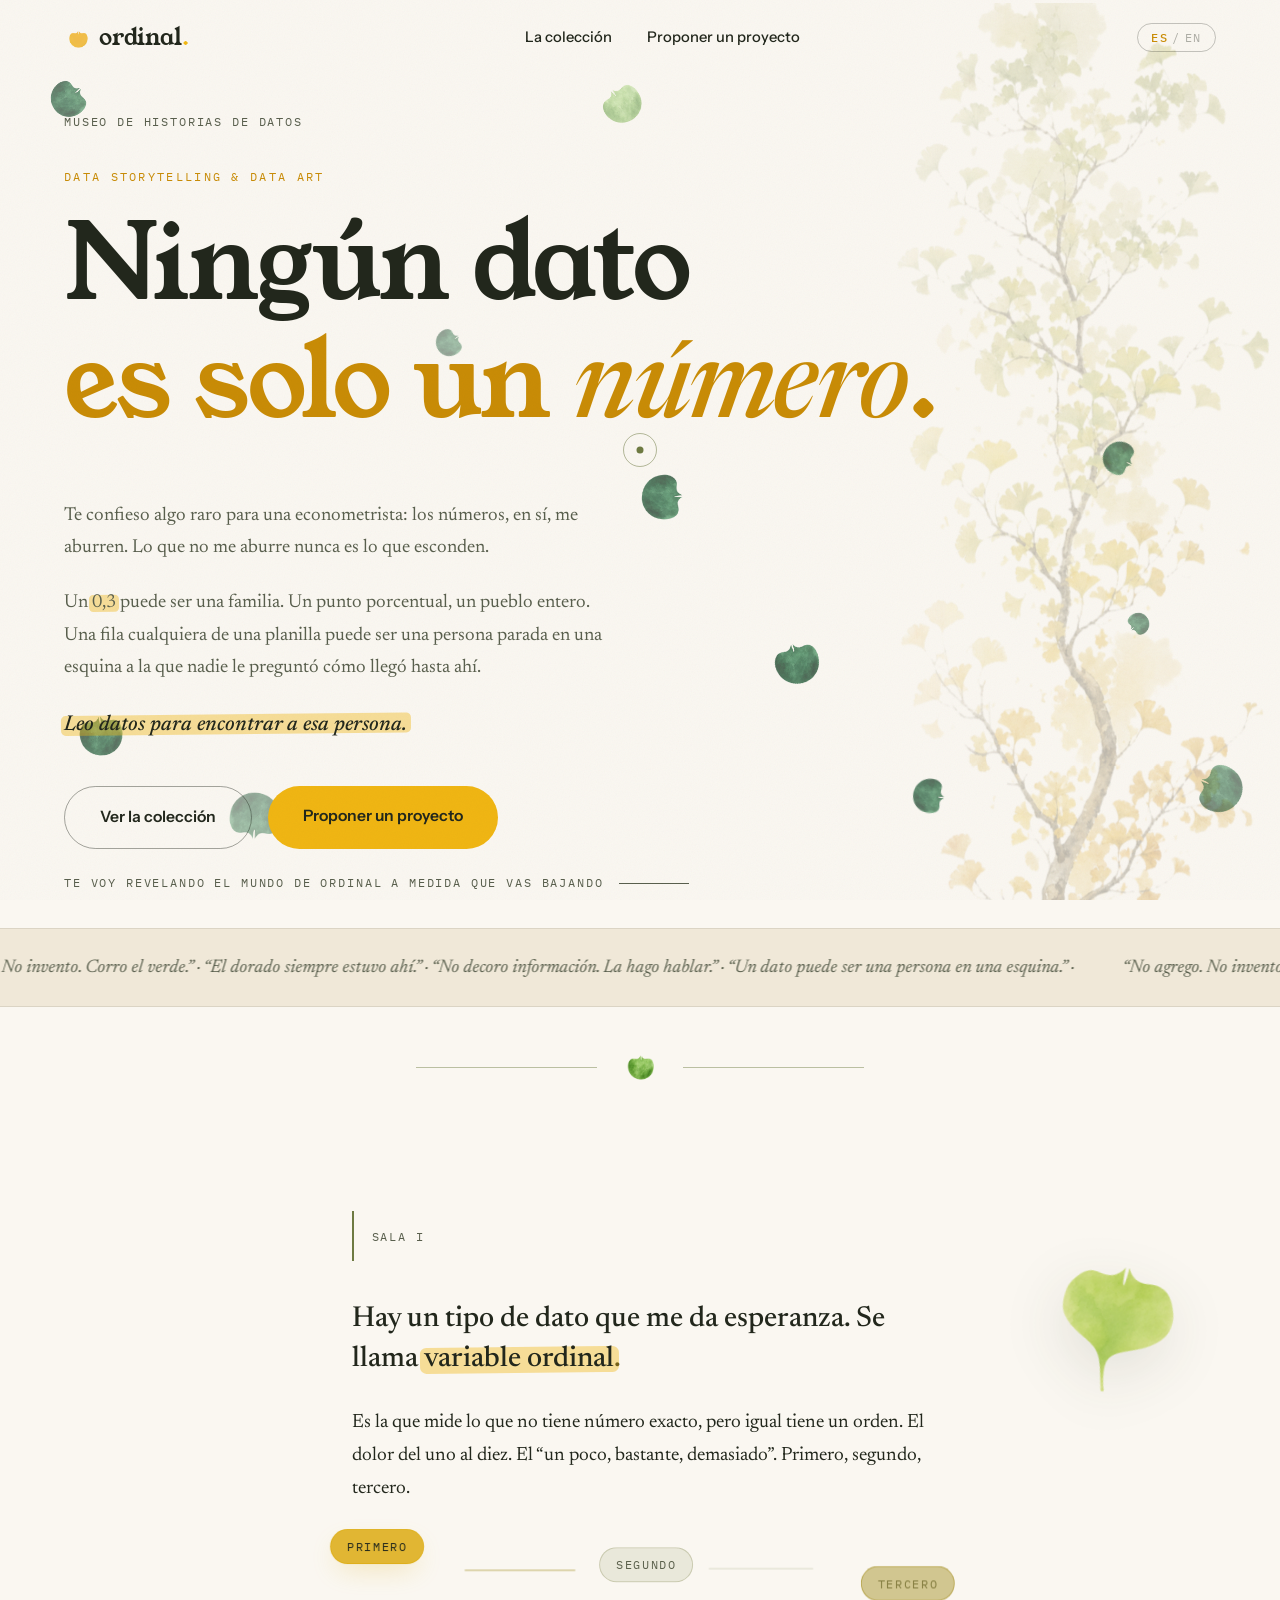
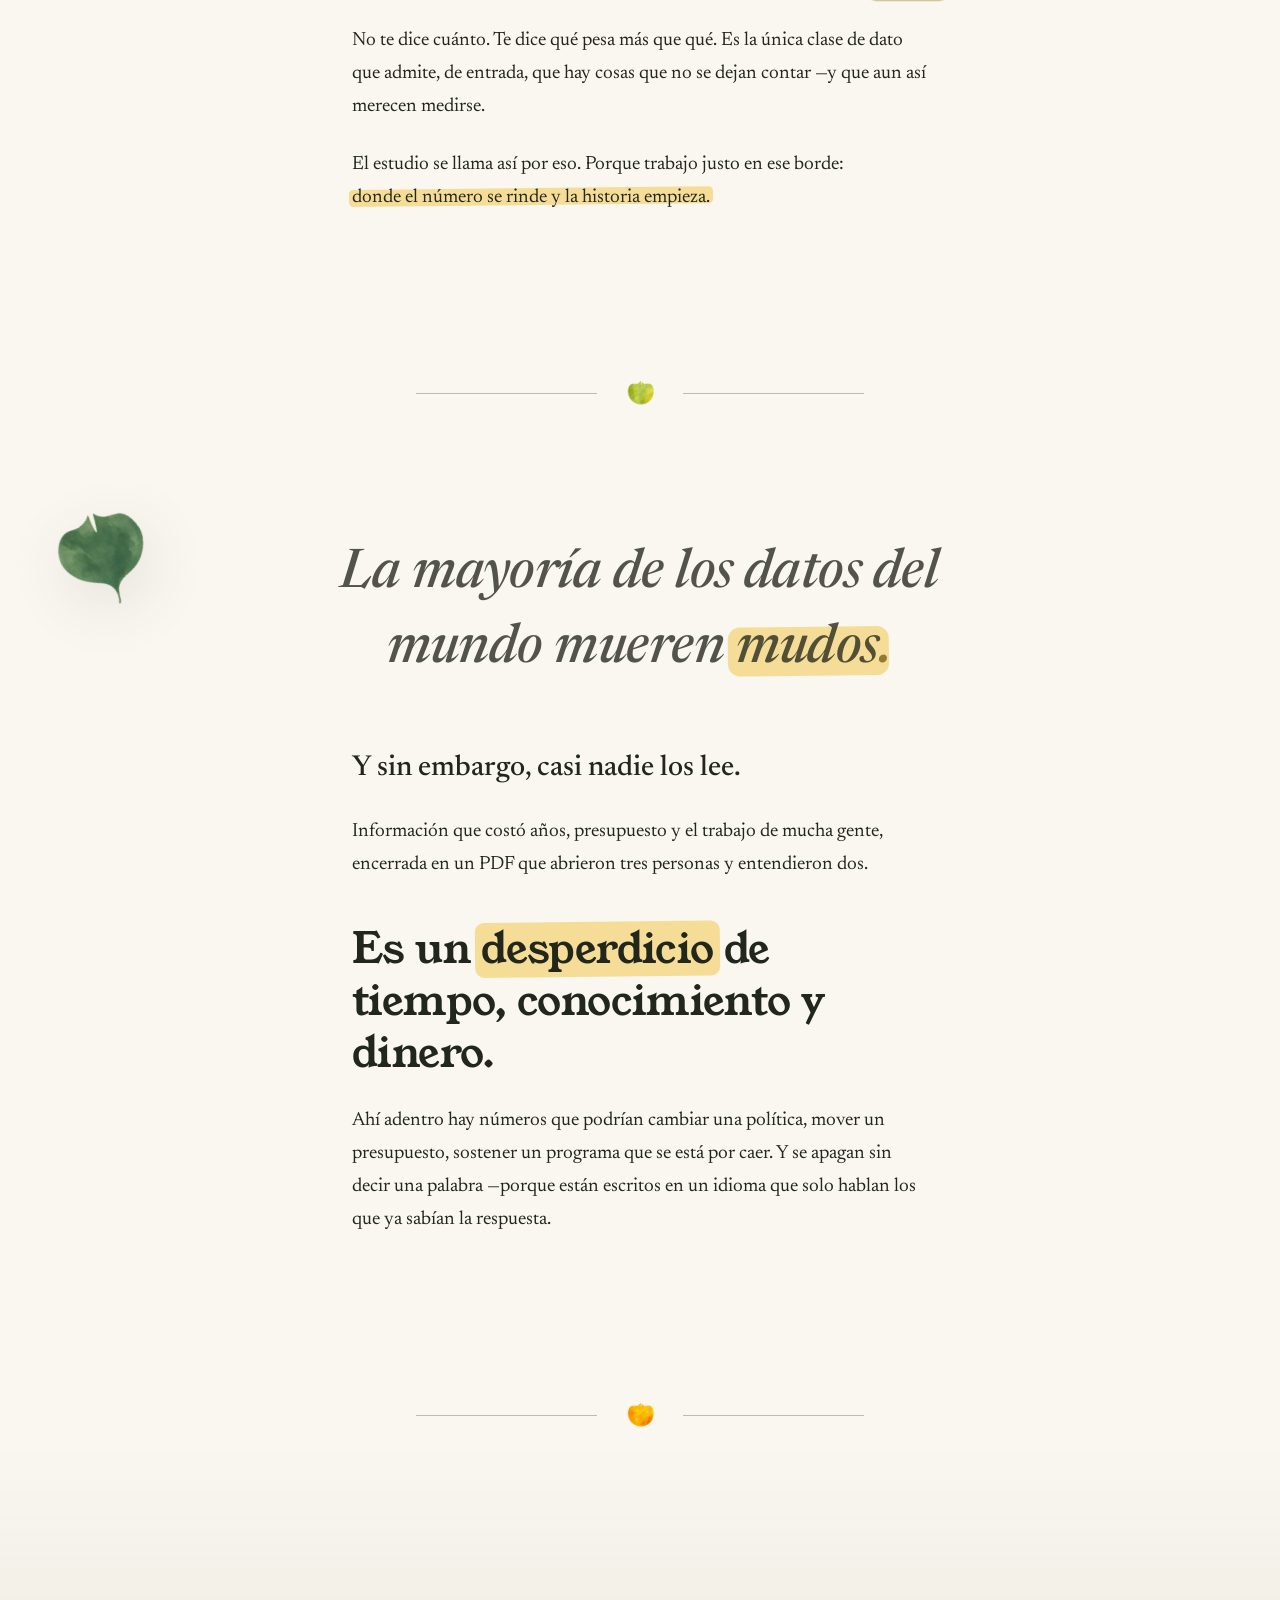
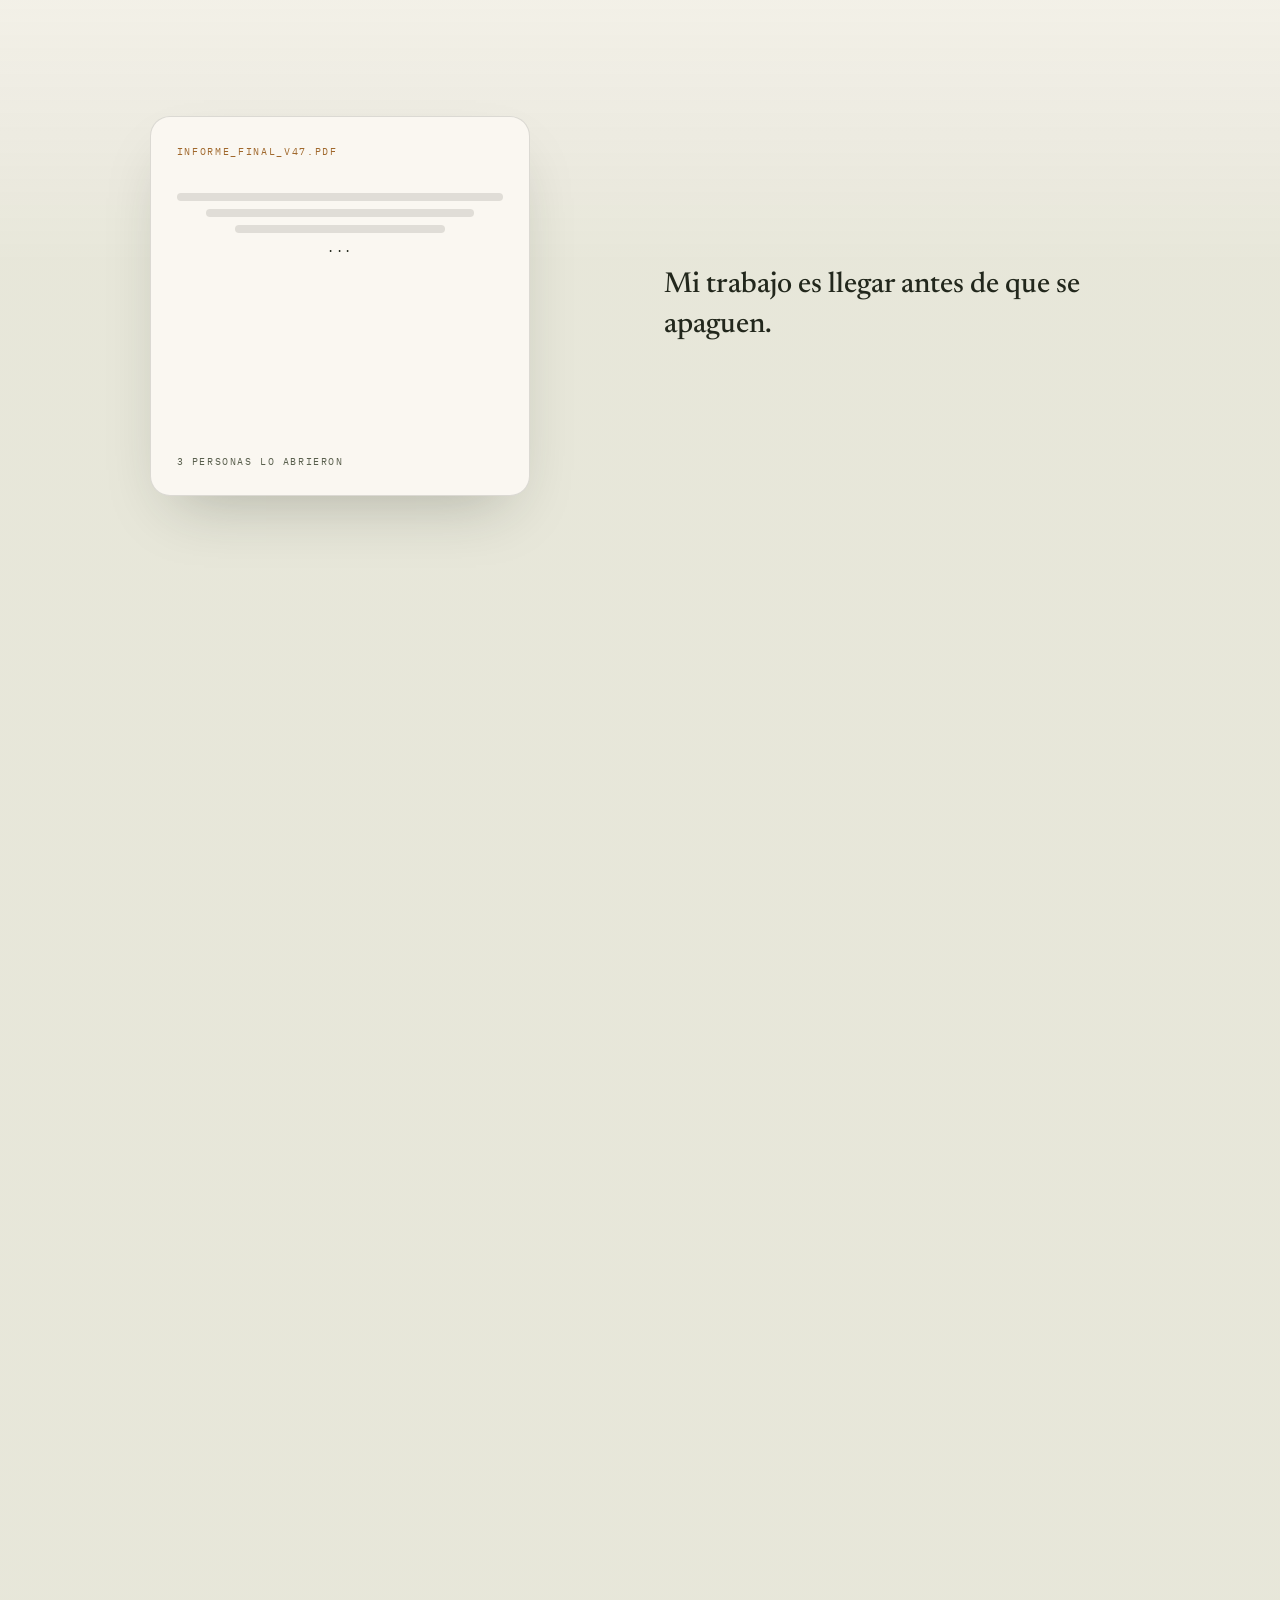
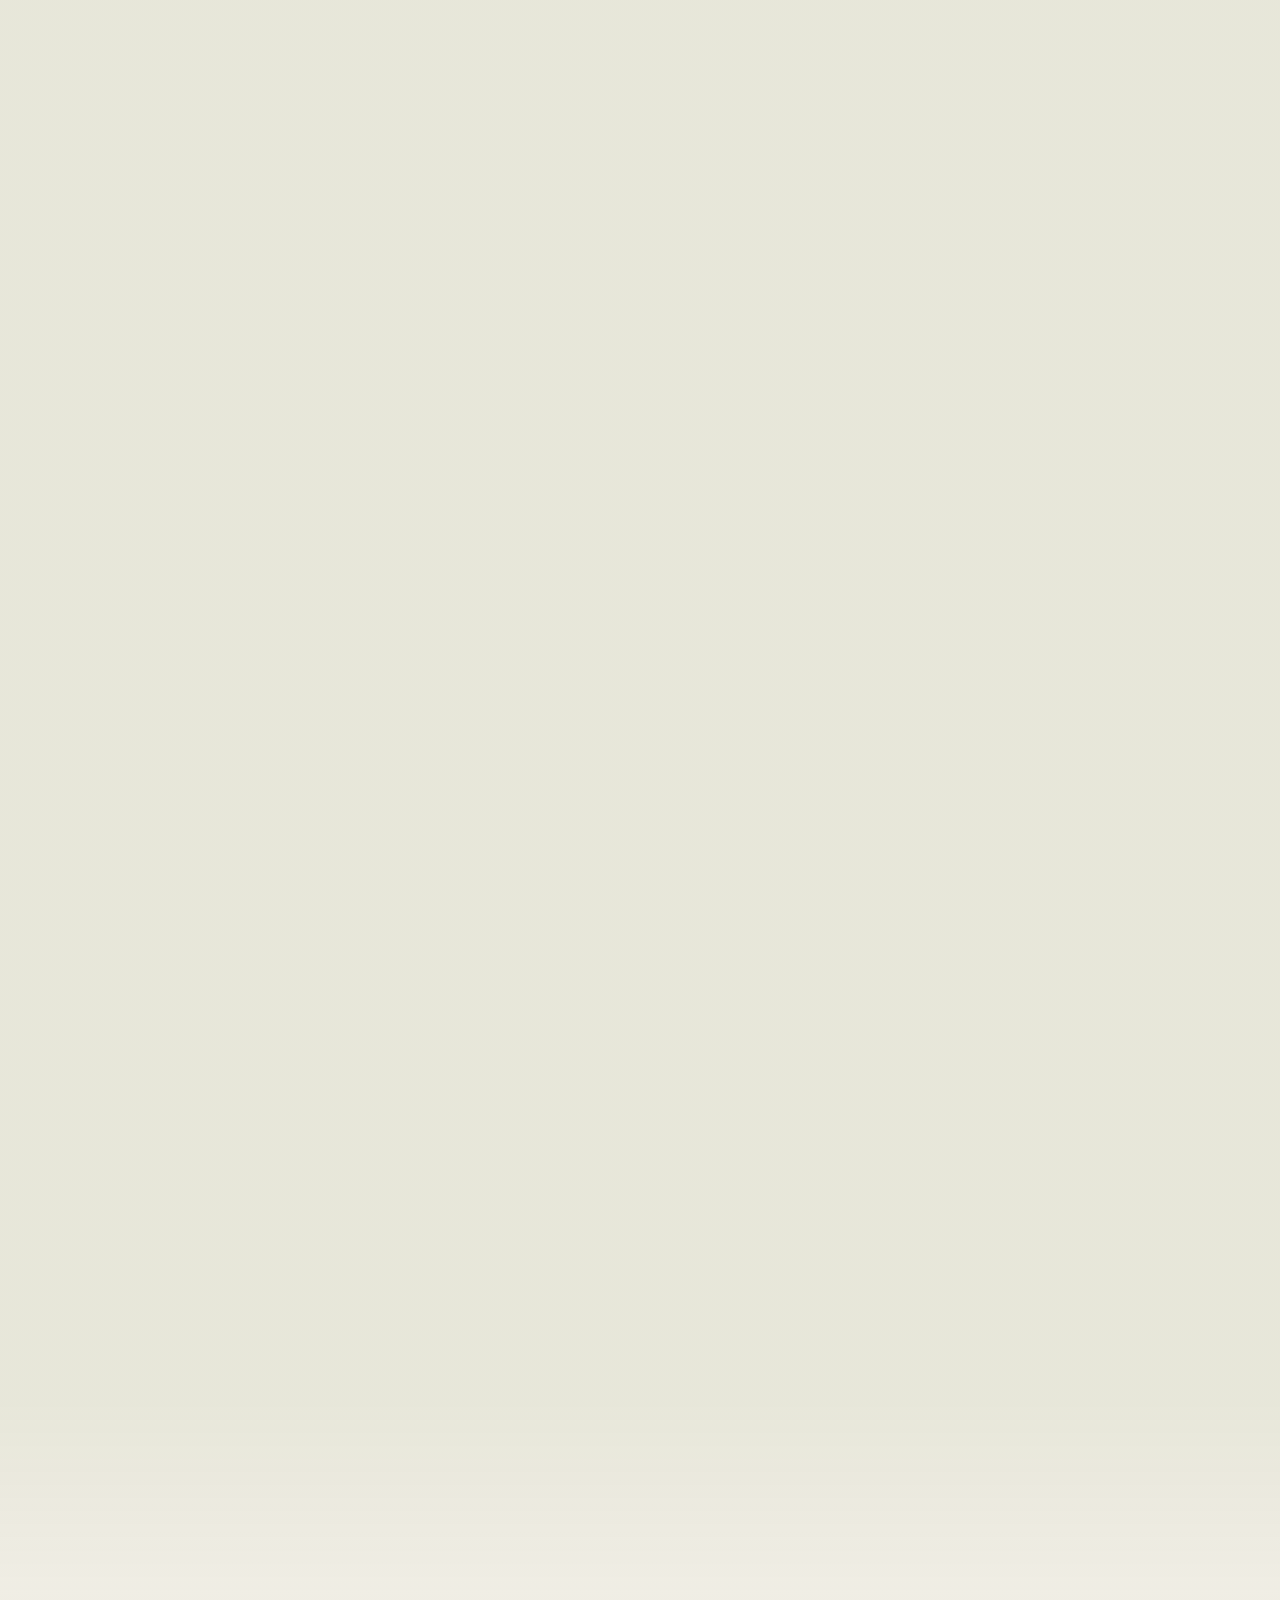
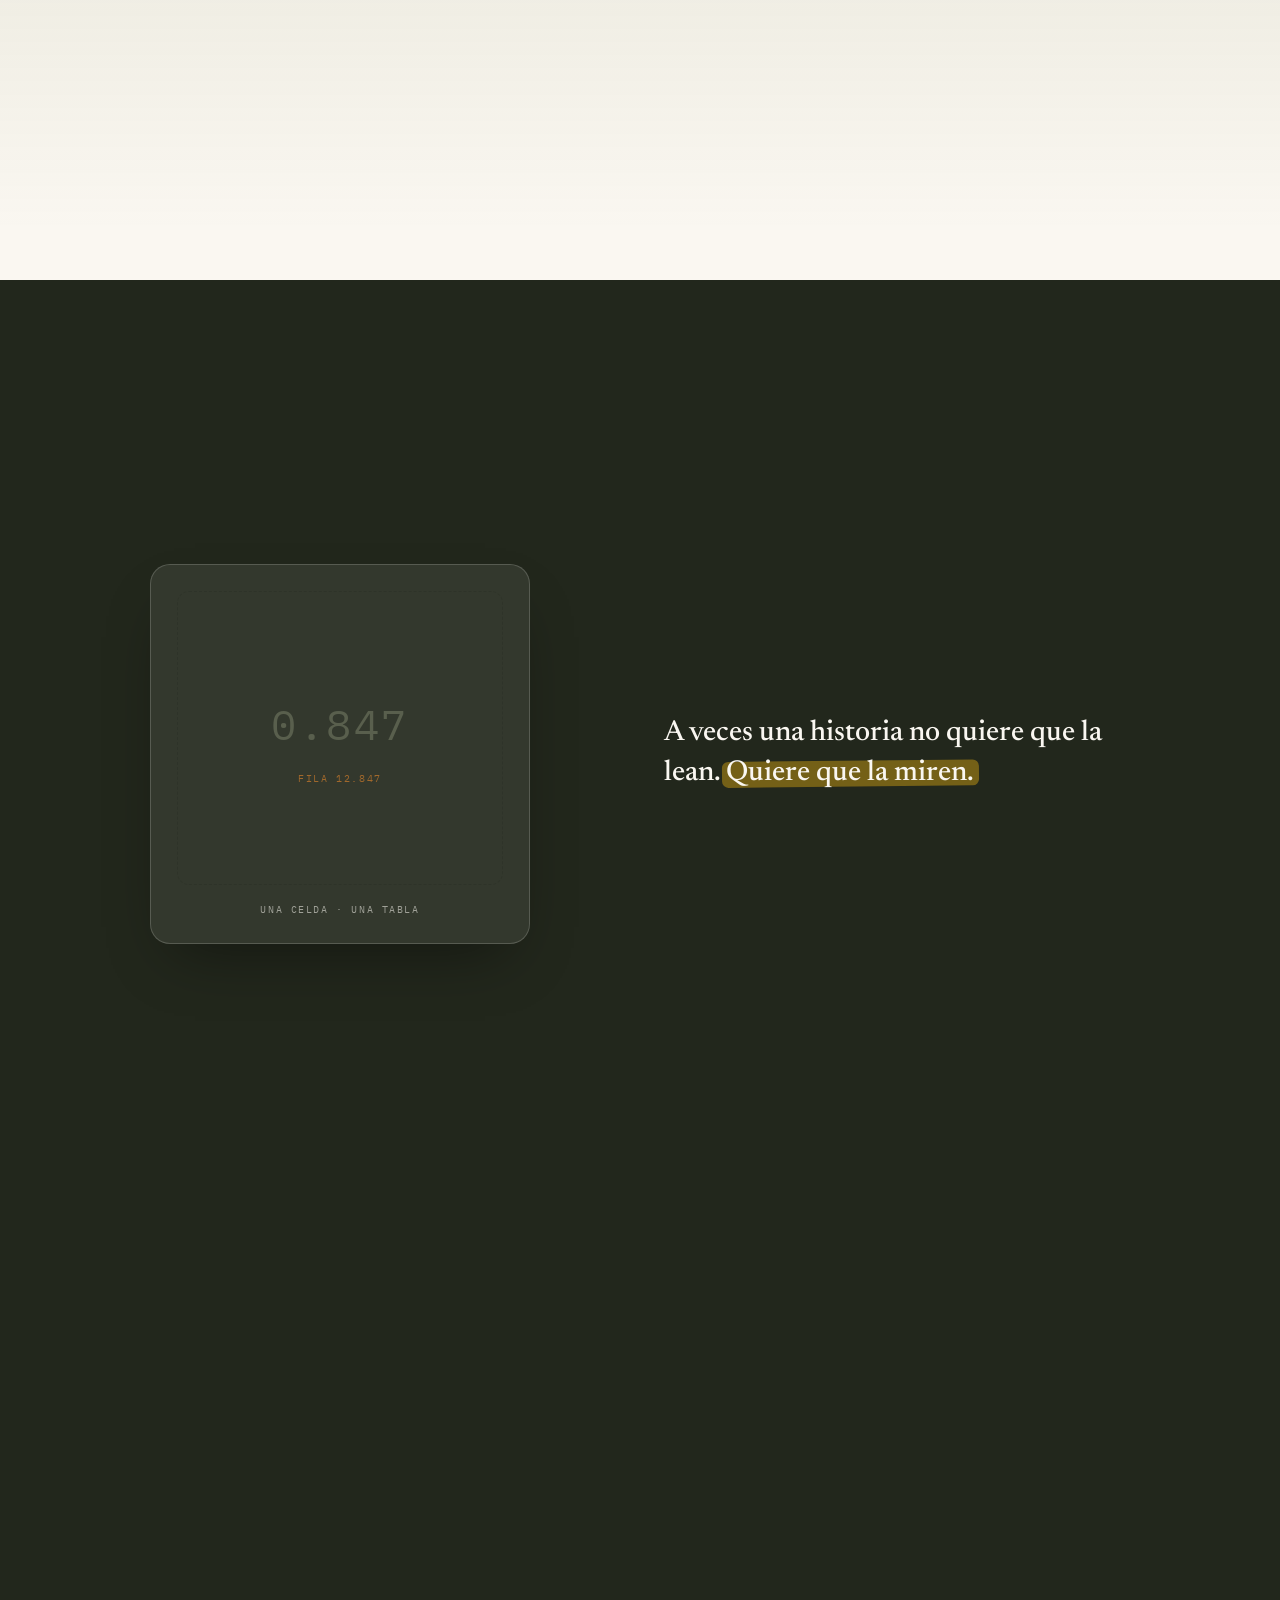
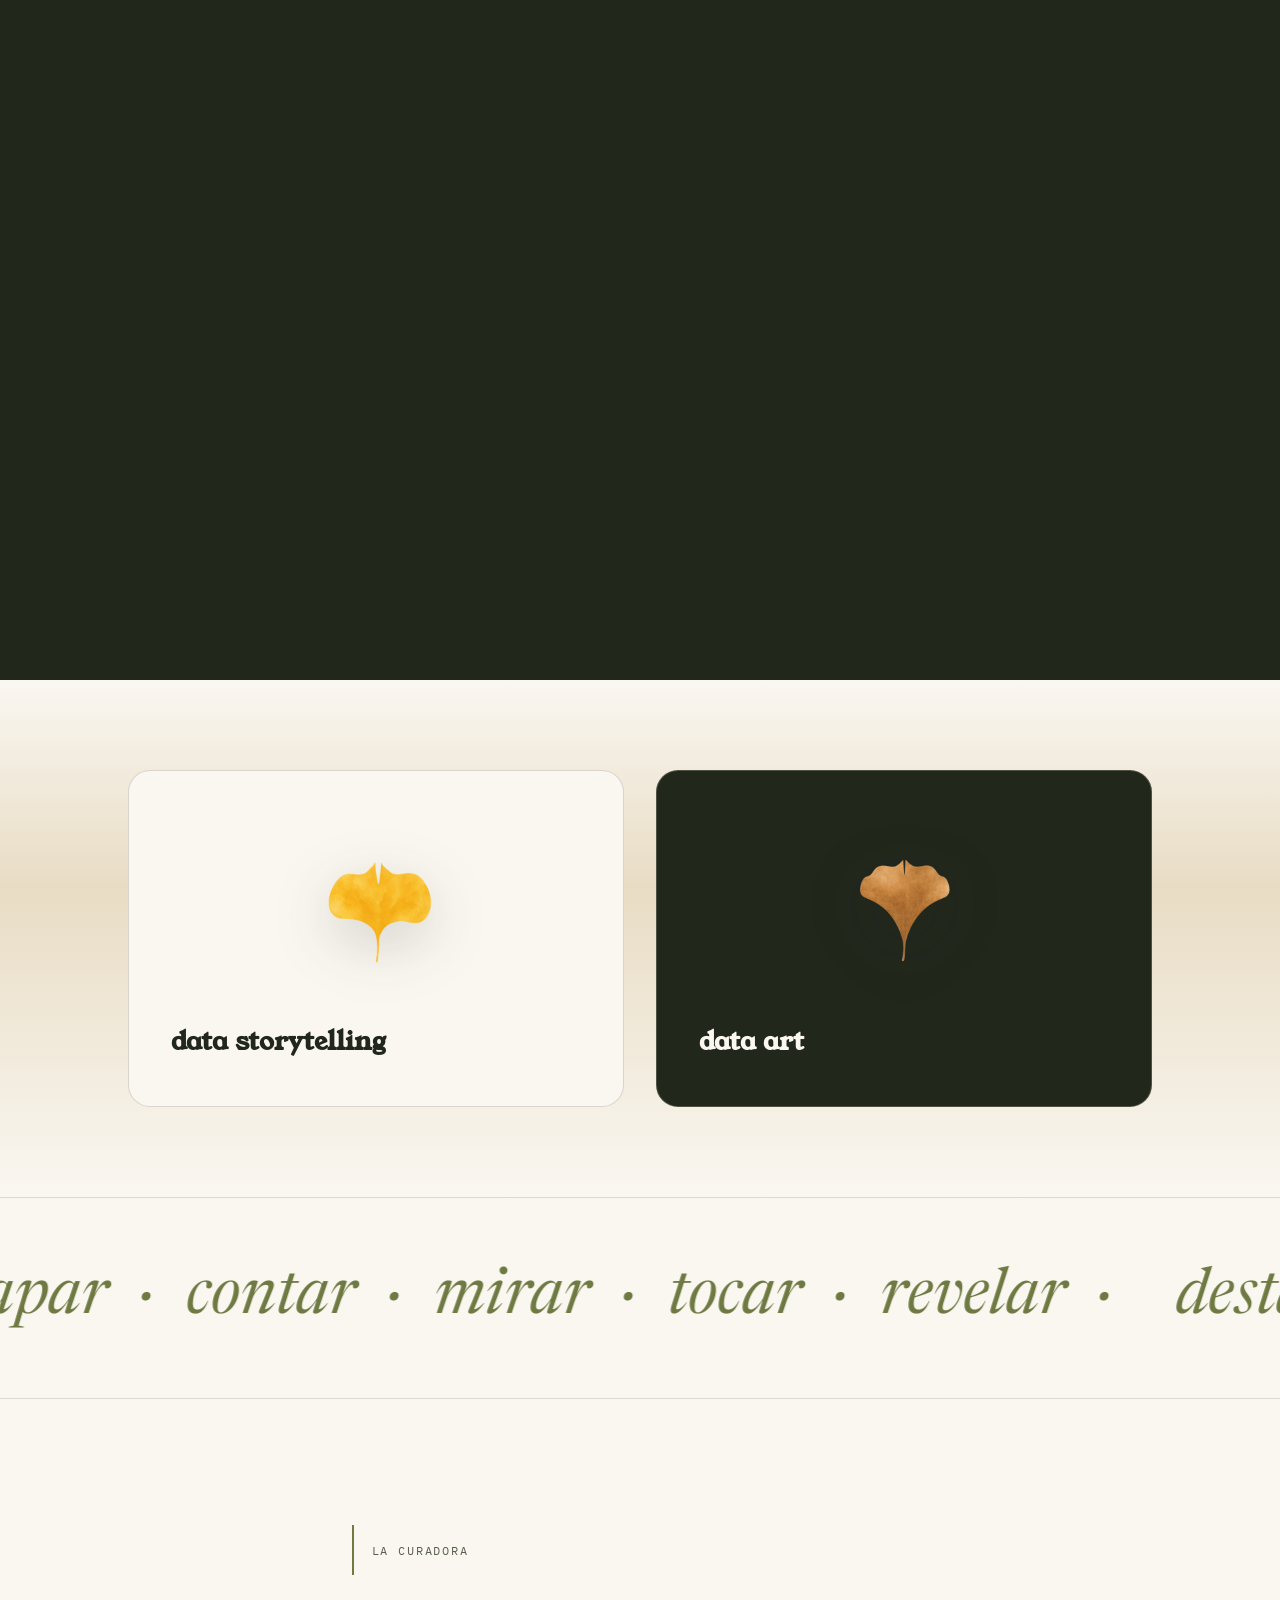
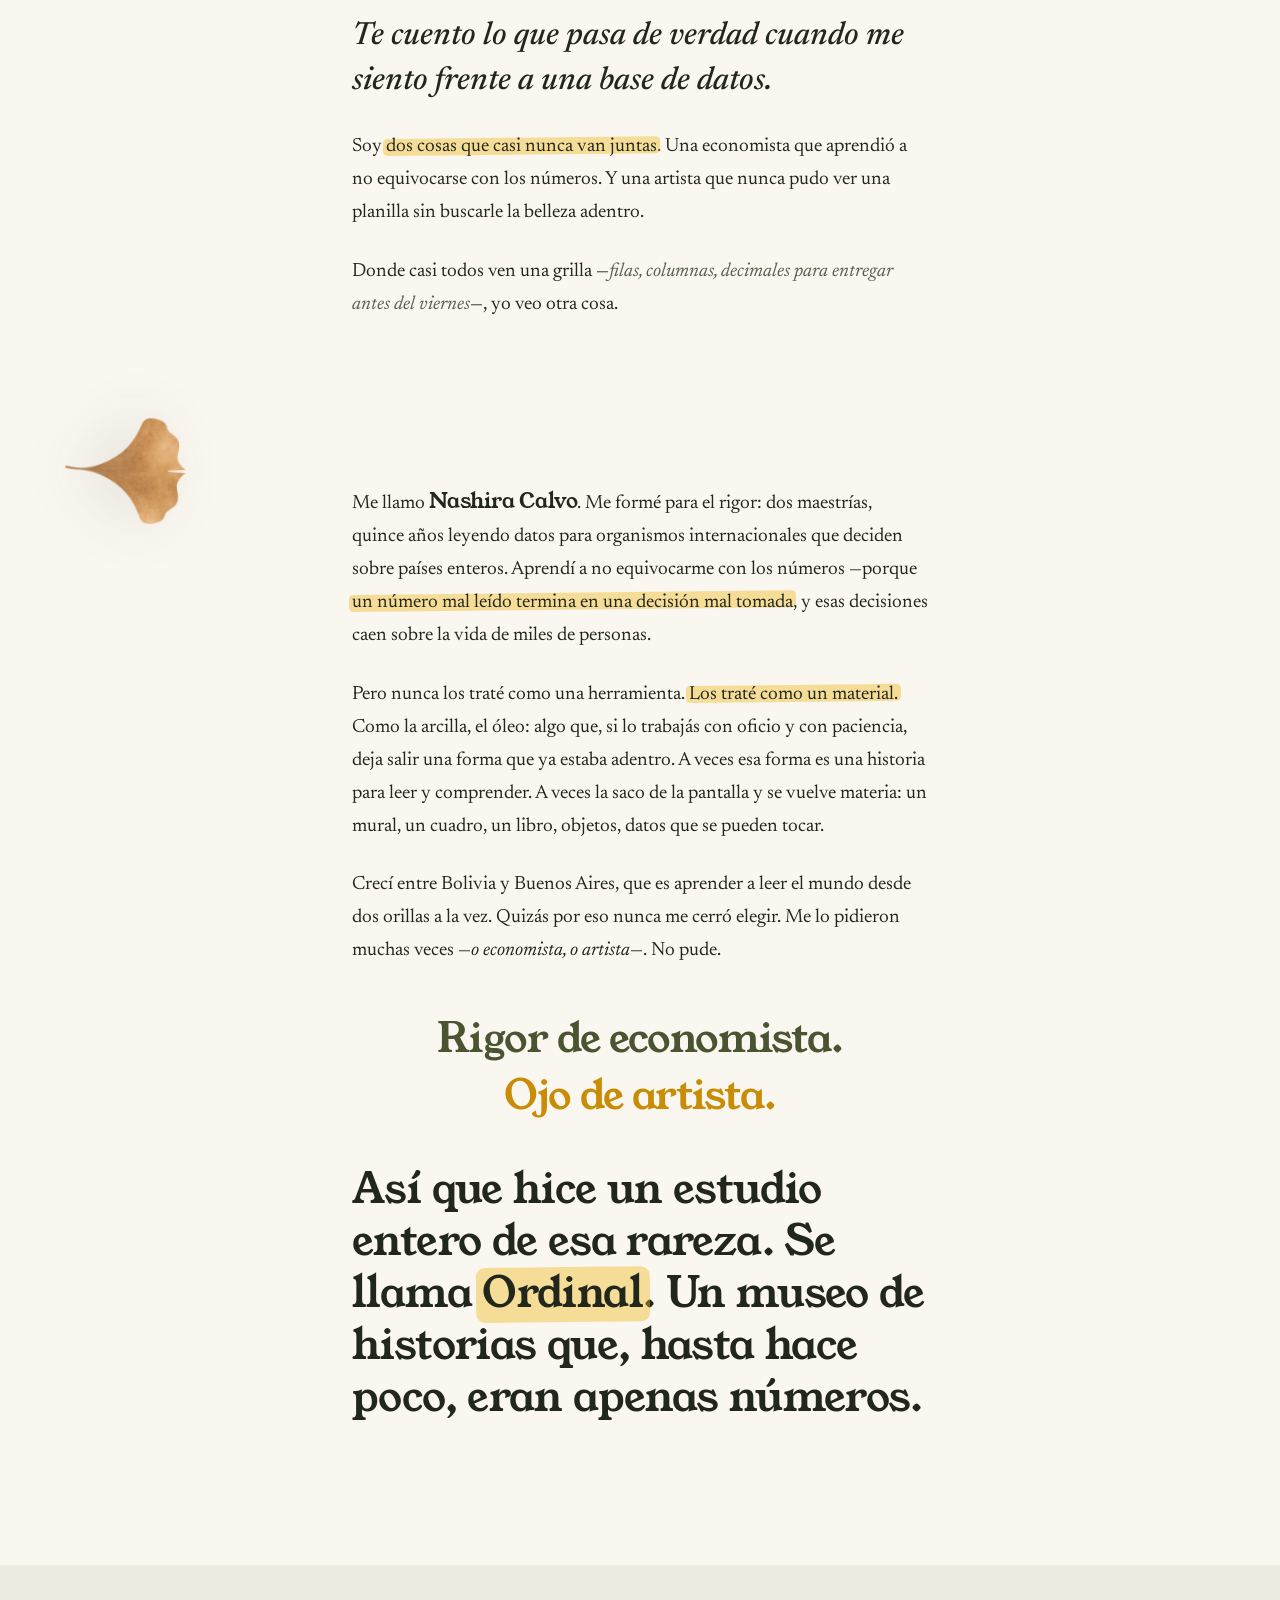
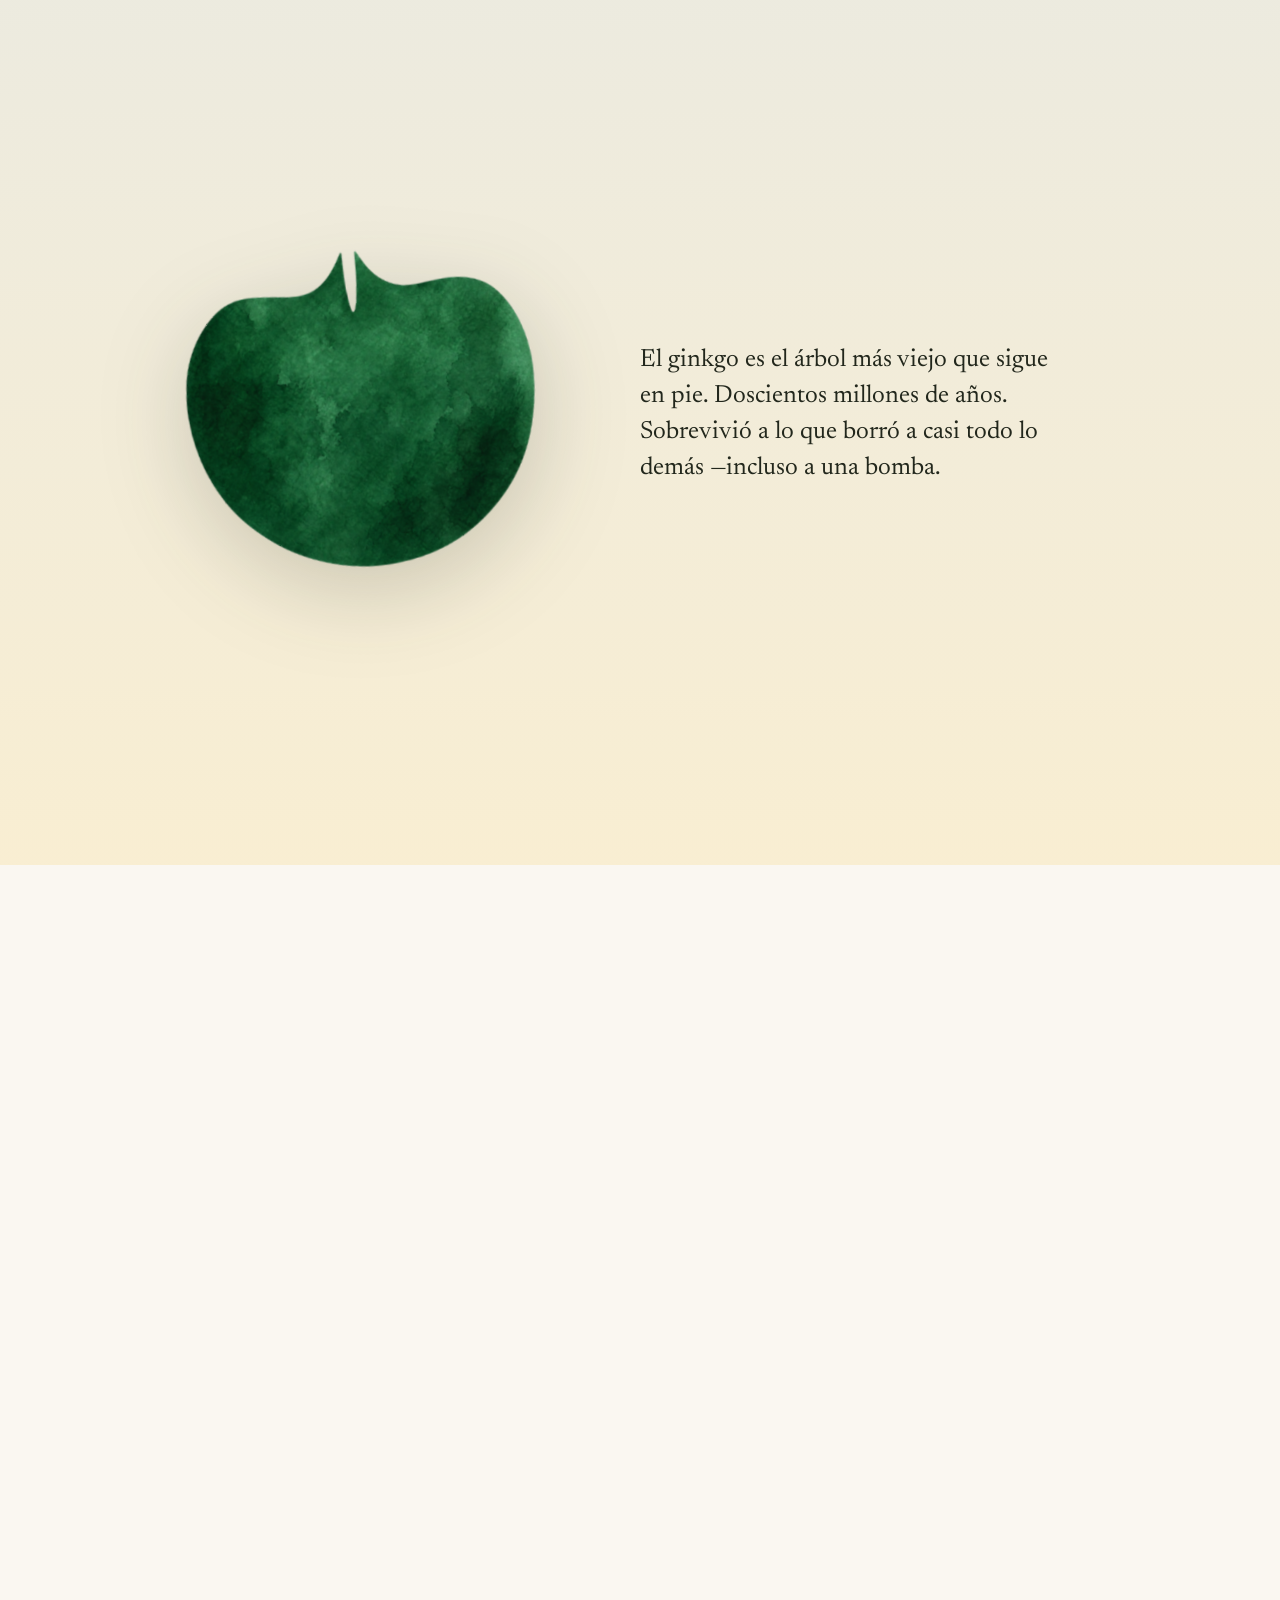
==== index.html @ ff8b252d "Initial commit: sitio Ordinal Studio (museo de historias de datos) Catálogo de colección con tres sa" ====
<!DOCTYPE html>
<html lang="es">
<head>
  <meta charset="UTF-8">
  <meta name="viewport" content="width=device-width, initial-scale=1.0">
  <title>ordinal — museo de historias de datos</title>
  <meta name="description" content="Ordinal es un museo de historias de datos. Data storytelling y data art: destapo lo que los números esconden y lo hago hablar.">
  <link rel="preconnect" href="https://fonts.googleapis.com">
  <link rel="preconnect" href="https://fonts.gstatic.com" crossorigin>
  <link href="https://fonts.googleapis.com/css2?family=Young+Serif&family=Newsreader:ital,opsz,wght@0,6..72,400..600;1,6..72,400..600&family=Instrument+Sans:wght@400;500;600&family=IBM+Plex+Mono:wght@400;500&display=swap" rel="stylesheet">
  <link rel="stylesheet" href="assets/css/main.css">
  <link rel="icon" type="image/svg+xml" href="assets/img/favicon.svg">
</head>
<body data-page="home">

  <div class="noise" aria-hidden="true"></div>
  <div class="tree-backdrop" aria-hidden="true">
    <img id="treeBackdropImg" src="assets/img/tree-transition.png" alt="">
  </div>
  <canvas id="leavesCanvas" aria-hidden="true"></canvas>
  <div class="progress" aria-hidden="true"><div class="progress__bar" id="progressBar"></div></div>
  <div class="cursor" aria-hidden="true"><div class="cursor__dot"></div><div class="cursor__ring"></div></div>

  <header class="nav" id="nav">
    <a class="nav__logo" href="index.html" aria-label="ordinal — inicio">
      <img class="nav__leaf" src="assets/img/logomark.png" alt="" aria-hidden="true">
      <span>ordinal<i>.</i></span>
    </a>
    <nav class="nav__links" id="navLinks">
      <a href="coleccion.html" data-i18n="nav.collection">La colección</a>
      <a href="proponer.html" data-i18n="nav.propose">Proponer un proyecto</a>
    </nav>
    <div class="nav__right">
      <button class="lang" id="langToggle" aria-label="Cambiar idioma / Switch language">
        <span data-lang-opt="es">ES</span><i>/</i><span data-lang-opt="en">EN</span>
      </button>
      <button class="burger" id="burger" aria-label="Menú"><span></span><span></span></button>
    </div>
  </header>

  <main id="main">

    <!-- ═══════════ ENTRADA AL MUSEO ═══════════ -->
    <section class="hero hero--museum" id="hero">
      <div class="hero__inner">
        <p class="hero__eyebrow mono reveal" data-i18n="hero.eyebrow">museo de historias de datos</p>
        <p class="hero__tag mono reveal" data-i18n="hero.tag">Data storytelling &amp; data art</p>
        <h1 class="hero__title">
          <span class="hline"><span class="hline__in" data-i18n="hero.l1">Ningún dato</span></span>
          <span class="hline hline--gold"><span class="hline__in" data-i18n-html="hero.l2">es solo un <em>número</em>.</span></span>
        </h1>
        <div class="hero__prologue reveal">
          <p data-i18n="hero.p1">Te confieso algo raro para una econometrista: los números, en sí, me aburren. Lo que no me aburre nunca es lo que esconden.</p>
          <p data-i18n-html="hero.p2">Un <span class="highlight">0,3</span> puede ser una familia. Un punto porcentual, un pueblo entero. Una fila cualquiera de una planilla puede ser una persona parada en una esquina a la que nadie le preguntó cómo llegó hasta ahí.</p>
          <p class="hero__prologue-end" data-i18n-html="hero.p3"><span class="highlight">Leo datos para encontrar a esa persona.</span></p>
        </div>
        <div class="hero__actions reveal">
          <a class="btn btn--outline-ink" href="coleccion.html" data-magnetic data-i18n="cta.b1">Ver la colección</a>
          <a class="btn btn--gold" href="proponer.html" data-magnetic data-i18n="cta.b2">Proponer un proyecto</a>
        </div>
      </div>
      <div class="hero__scroll mono" aria-hidden="true">
        <span data-i18n="hero.scroll">Te voy revelando el mundo de ordinal a medida que vas bajando</span>
        <span class="hero__scroll-line"></span>
      </div>
    </section>

    <div class="quotes" aria-hidden="true">
      <div class="quotes__track" id="quotesTrack">
        <span data-i18n="quotes">“No agrego. No invento. Corro el verde.” · “El dorado siempre estuvo ahí.” · “No decoro información. La hago hablar.” · “Un dato puede ser una persona en una esquina.” · </span>
      </div>
    </div>

    <!-- ═══════════ variable ordinal ═══════════ -->
    <div class="divider" aria-hidden="true"><span></span><img src="assets/img/leaf-s2.png" alt=""><span></span></div>
    <section class="chapter chapter--museum" id="el-nombre">
      <div class="museum-plaque reveal" aria-hidden="true">
        <span class="mono" data-i18n="plaque.ordinal">Sala I</span>
      </div>
      <div class="fleaf fleaf--lg" data-drift="0.08" data-rot="0.6" style="right: 6vw; top: 4rem; width: clamp(120px, 14vw, 220px); --r0: 10deg; --r1: 22deg; --sway: 10s" aria-hidden="true">
        <img src="assets/img/leaf-green.png" alt="">
      </div>
      <div class="chapter__body">
        <p class="lead reveal" data-i18n-html="c1.p1">Hay un tipo de dato que me da esperanza. Se llama <span class="highlight">variable ordinal</span>.</p>
        <p class="reveal" data-i18n="c1.p2">Es la que mide lo que no tiene número exacto, pero igual tiene un orden. El dolor del uno al diez. El “un poco, bastante, demasiado”. Primero, segundo, tercero.</p>
        <div class="ordinal-scale reveal">
          <span class="ordinal-scale__tick" data-i18n="c1.s1" data-ordinal="0">primero</span>
          <span class="ordinal-scale__line" data-ordinal-line="0"></span>
          <span class="ordinal-scale__tick" data-i18n="c1.s2" data-ordinal="1">segundo</span>
          <span class="ordinal-scale__line" data-ordinal-line="1"></span>
          <span class="ordinal-scale__tick" data-i18n="c1.s3" data-ordinal="2">tercero</span>
        </div>
        <p class="reveal" data-i18n="c1.p3">No te dice cuánto. Te dice qué pesa más que qué. Es la única clase de dato que admite, de entrada, que hay cosas que no se dejan contar —y que aun así merecen medirse.</p>
        <p class="reveal" data-i18n-html="c1.p4">El estudio se llama así por eso. Porque trabajo justo en ese borde: <span class="highlight">donde el número se rinde y la historia empieza.</span></p>
      </div>
    </section>

    <!-- ═══════════ datos mudos ═══════════ -->
    <div class="divider" aria-hidden="true"><span></span><img src="assets/img/leaf-s4.png" alt=""><span></span></div>
    <section class="chapter chapter--tomb" id="el-problema">
      <div class="tomb">
        <p class="tomb__phrase reveal" data-i18n-html="c2.phrase">La mayoría de los datos del mundo mueren <span class="highlight">mudos</span>.</p>
      </div>
      <div class="fleaf" data-drift="-0.1" data-rot="-0.5" style="left: 3vw; top: 30%; width: clamp(90px, 10vw, 170px); --r0: -14deg; --r1: -2deg" aria-hidden="true">
        <img src="assets/img/leaf-dark.png" alt="">
      </div>
      <div class="fleaf" data-drift="0.12" data-rot="0.7" style="right: 4vw; bottom: 8%; width: clamp(100px, 12vw, 190px); --r0: 24deg; --r1: 38deg; --sway: 12s" aria-hidden="true">
        <img src="assets/img/leaf-brown.png" alt="">
      </div>
      <div class="chapter__body">
        <p class="lead reveal" data-i18n="c2.p1">Y sin embargo, casi nadie los lee.</p>
        <p class="reveal" data-i18n="c2.p2">Información que costó años, presupuesto y el trabajo de mucha gente, encerrada en un PDF que abrieron tres personas y entendieron dos.</p>
        <p class="big-serif reveal" data-i18n-html="c2.p3">Es un <span class="highlight">desperdicio</span> de tiempo, conocimiento y dinero.</p>
        <p class="reveal" data-i18n="c2.p4">Ahí adentro hay números que podrían cambiar una política, mover un presupuesto, sostener un programa que se está por caer. Y se apagan sin decir una palabra —porque están escritos en un idioma que solo hablan los que ya sabían la respuesta.</p>
      </div>
    </section>

    <!-- ═══════════ ala de lectura · data storytelling ═══════════ -->
    <div class="divider" aria-hidden="true"><span></span><img src="assets/img/leaf-s6.png" alt=""><span></span></div>
    <section class="story-pin story-pin--tint story-pin--wing" id="ala-lectura" data-steps="4">
      <div class="story-pin__sticky">
        <div class="story-pin__demo" aria-hidden="true">
          <div class="demo demo--pdf is-on" data-demo="0">
            <span class="demo__tag mono" data-i18n="demo.read.t0">informe_final_v47.pdf</span>
            <div class="demo__pdf">
              <i></i><i></i><i></i>
              <p class="mono">···</p>
            </div>
            <span class="demo__meta mono" data-i18n="demo.read.m0">3 personas lo abrieron</span>
          </div>
          <div class="demo demo--sheet" data-demo="1">
            <div class="demo__grid"></div>
            <span class="demo__meta mono" data-i18n="demo.read.m1">denso · técnico · ilegible</span>
          </div>
          <div class="demo demo--split" data-demo="2">
            <div class="demo__half demo__half--gray"><span class="mono">PDF</span></div>
            <div class="demo__half demo__half--gold"><span class="mono" data-i18n="demo.read.t2">historia</span></div>
          </div>
          <div class="demo demo--story" data-demo="3">
            <img src="assets/img/leaf-s6.png" alt="">
            <p data-i18n="demo.read.t3">El dato aprendió a hablar.</p>
          </div>
        </div>
        <div class="story-pin__rail">
          <article class="sstep is-on" data-step="0">
            <p class="lead" data-i18n="c3.p1">Mi trabajo es llegar antes de que se apaguen.</p>
          </article>
          <article class="sstep" data-step="1">
            <p data-i18n="c3.p2">Tomo ese dato —denso, técnico, ilegible— y le encuentro la historia que ya tenía adentro. No la invento. La destapo. Y la cuento de una forma que no necesita diccionario: que se entiende con el cuerpo, que deja ver el impacto que siempre estuvo en los números y que nadie se había detenido a mirar.</p>
          </article>
          <article class="sstep" data-step="2">
            <p class="big-serif" data-i18n-html="c3.p3">No decoro información. <span class="highlight">Hago que cuente una historia.</span></p>
          </article>
          <article class="sstep" data-step="3">
            <p data-i18n="c3.p4">Para organismos, instituciones y multilaterales que tienen algo enorme para decir, y están cansados de que no se escuche.</p>
            <span class="wing-badge mono reveal" data-i18n="c3.badge">data storytelling</span>
          </article>
        </div>
      </div>
    </section>

    <!-- ═══════════ ala de obra · data art ═══════════ -->
    <section class="story-pin story-pin--dark story-pin--wing" id="ala-obra" data-steps="4">
      <div class="story-pin__sticky">
        <div class="story-pin__demo" aria-hidden="true">
          <div class="demo demo--cell is-on" data-demo="0">
            <div class="demo__cell">
              <span class="demo__cell-val">0.847</span>
              <span class="demo__cell-row mono">fila 12.847</span>
            </div>
            <span class="demo__meta mono" data-i18n="demo.art.m0">una celda · una tabla</span>
          </div>
          <div class="demo demo--weight" data-demo="1">
            <div class="demo__weight">
              <span></span><span></span><span></span>
            </div>
            <span class="demo__meta mono" data-i18n="demo.art.m1">trasciende la pantalla</span>
          </div>
          <div class="demo demo--ceramic" data-demo="2">
            <div class="demo__tiles">
              <i></i><i></i><i></i><i></i><i></i><i></i><i></i><i></i><i></i>
            </div>
            <span class="demo__meta mono" data-i18n="demo.art.m2">contemplar · colgar · tocar</span>
          </div>
          <div class="demo demo--still" data-demo="3">
            <div class="demo__still">
              <img src="assets/img/leaf-s8.png" alt="">
            </div>
            <p class="demo__quote" data-i18n="demo.art.t3">abstracto → forma → sentido</p>
          </div>
        </div>
        <div class="story-pin__rail">
          <article class="sstep is-on" data-step="0">
            <p class="lead" data-i18n-html="c4.p1">A veces una historia no quiere que la lean. <span class="highlight">Quiere que la miren.</span></p>
          </article>
          <article class="sstep" data-step="1">
            <p data-i18n="c4.p2">Cuando la información es tan rica que quiere trascender la pantalla o la interactividad, le doy cuerpo. La vuelvo instalación: a veces algo que se contempla en silencio; otras, algo que podés acercar, colgar o tomar en las manos.</p>
          </article>
          <article class="sstep" data-step="2">
            <p class="big-serif" data-i18n="c4.p3">Ahí la econometría y el arte dejan de ser dos cosas distintas.</p>
          </article>
          <article class="sstep" data-step="3">
            <p data-i18n-html="c4.p4">Un conjunto de números que era una tabla deja de ser abstracto. <span class="highlight">Se convierte en forma, en color, en algo que podés observar y admirar</span> —conectando lo que ves con la información que hay detrás. Eso me parece mágico.</p>
            <span class="wing-badge wing-badge--dark mono" data-i18n="c4.badge">data art</span>
          </article>
        </div>
      </div>
    </section>

    <!-- ═══════════ las dos alas ═══════════ -->
    <section class="wings-preview" id="wings">
      <div class="wings-preview__inner">
        <a class="wing-card wing-card--read reveal" href="#ala-lectura">
          <div class="wing-card__frame">
            <img src="assets/img/leaf-gold.png" alt="" aria-hidden="true">
          </div>
          <div class="wing-card__txt">
            <strong data-i18n="c3.badge">data storytelling</strong>
          </div>
        </a>
        <a class="wing-card wing-card--art reveal" href="#ala-obra">
          <div class="wing-card__frame">
            <img src="assets/img/leaf-brown.png" alt="" aria-hidden="true">
          </div>
          <div class="wing-card__txt">
            <strong data-i18n="c4.badge">data art</strong>
          </div>
        </a>
      </div>
    </section>

    <div class="marquee" aria-hidden="true">
      <div class="marquee__track" id="marqueeTrack">
        <span data-i18n="marquee">destapar&ensp;·&ensp;contar&ensp;·&ensp;mirar&ensp;·&ensp;tocar&ensp;·&ensp;revelar&ensp;·&ensp;</span>
      </div>
    </div>

    <!-- ═══════════ la curadora ═══════════ -->
    <section class="chapter chapter--curator" id="quien-lee">
      <div class="museum-plaque reveal" aria-hidden="true">
        <span class="mono" data-i18n="plaque.curator">La curadora</span>
      </div>
      <div class="fleaf fleaf--lg" data-drift="-0.07" data-rot="0.4" style="left: 4vw; bottom: 12%; width: clamp(110px, 13vw, 200px); --r0: -20deg; --r1: -8deg; --sway: 13s" aria-hidden="true">
        <img src="assets/img/leaf-brown.png" alt="">
      </div>
      <div class="chapter__body chapter__body--curator">
        <p class="curator__hook reveal" data-i18n="c5.hook">Te cuento lo que pasa de verdad cuando me siento frente a una base de datos.</p>

        <p class="reveal" data-i18n-html="c5.p1">Soy <span class="highlight">dos cosas que casi nunca van juntas</span>. Una economista que aprendió a no equivocarse con los números. Y una artista que nunca pudo ver una planilla sin buscarle la belleza adentro.</p>

        <p class="reveal" data-i18n-html="c5.p2">Donde casi todos ven una grilla —<span class="curator__muted">filas, columnas, decimales para entregar antes del viernes</span>—, yo veo otra cosa.</p>

        <div class="curator__visions reveal">
          <p data-i18n="c5.v1">Veo a la persona que se fue de su pueblo.</p>
          <p data-i18n="c5.v2">La cosecha que no llegó.</p>
          <p data-i18n="c5.v3">La decisión que cambió mil vidas y terminó encogida en una celda gris.</p>
          <p class="curator__visions-end" data-i18n-html="c5.v4">Veo, casi siempre, <span class="highlight">una historia que alguien dejó a medio contar.</span></p>
        </div>

        <p class="reveal" data-i18n-html="c5.p3">Me llamo <strong>Nashira Calvo</strong>. Me formé para el rigor: dos maestrías, quince años leyendo datos para organismos internacionales que deciden sobre países enteros. Aprendí a no equivocarme con los números —porque <span class="highlight">un número mal leído termina en una decisión mal tomada</span>, y esas decisiones caen sobre la vida de miles de personas.</p>

        <p class="reveal" data-i18n-html="c5.p4">Pero nunca los traté como una herramienta. <span class="highlight">Los traté como un material.</span> Como la arcilla, el óleo: algo que, si lo trabajás con oficio y con paciencia, deja salir una forma que ya estaba adentro. A veces esa forma es una historia para leer y comprender. A veces la saco de la pantalla y se vuelve materia: un mural, un cuadro, un libro, objetos, datos que se pueden tocar.</p>

        <p class="reveal" data-i18n-html="c5.p5">Crecí entre Bolivia y Buenos Aires, que es aprender a leer el mundo desde dos orillas a la vez. Quizás por eso nunca me cerró elegir. Me lo pidieron muchas veces —<em>o economista, o artista</em>—. No pude.</p>

        <div class="curator__duo reveal">
          <span data-i18n="c5.duo1">Rigor de economista.</span>
          <span data-i18n="c5.duo2">Ojo de artista.</span>
        </div>

        <p class="big-serif reveal" data-i18n-html="c5.p6">Así que hice un estudio entero de esa rareza. Se llama <span class="highlight">Ordinal</span>. Un museo de historias que, hasta hace poco, eran apenas números.</p>
      </div>
    </section>

    <!-- ═══════════ ginkgo — scrollytelling de la hoja ═══════════ -->
    <section class="leafstory" id="una-ultima-cosa" data-steps="6">
      <div class="leafstory__sticky">
        <div class="leafstory__leaf" id="storyLeaf" aria-hidden="true">
          <img src="assets/img/leaf-s1.png" class="morph" alt="">
          <img src="assets/img/leaf-s2.png" class="morph" alt="">
          <img src="assets/img/leaf-s3.png" class="morph" alt="">
          <img src="assets/img/leaf-s4.png" class="morph" alt="">
          <img src="assets/img/leaf-s5.png" class="morph" alt="">
          <img src="assets/img/leaf-s6.png" class="morph" alt="">
        </div>
        <div class="leafstory__steps">
          <p class="lstep" data-step="0" data-i18n="c6.s1">El ginkgo es el árbol más viejo que sigue en pie. Doscientos millones de años. Sobrevivió a lo que borró a casi todo lo demás —incluso a una bomba.</p>
          <p class="lstep" data-step="1" data-i18n="c6.s2">Cada otoño se vuelve dorado, entero, casi de un día para el otro. Y casi todos creemos que el otoño le regala ese color.</p>
          <p class="lstep lstep--big" data-step="2" data-i18n="c6.s3">Mentira.</p>
          <p class="lstep" data-step="3" data-i18n="c6.s4">El dorado estuvo ahí siempre, abajo del verde, esperando. El árbol solo dejó de tapar lo que ya era.</p>
          <p class="lstep" data-step="4" data-i18n-html="c6.s5">En un organismo pasa exactamente lo mismo. El informe, la planilla, el PDF —todo ese verde técnico cubriendo lo que importa—. No agrego. No invento. No maquillo.<br><br><em>Corro el verde.</em></p>
          <p class="lstep lstep--final" data-step="5" data-i18n-html="c6.s6">Y aparece lo que siempre estuvo ahí: el impacto detrás de cada número, la historia que costó años reunir y que casi nadie alcanzó a leer.<br><strong>Eso es leer ordinal.</strong></p>
        </div>
      </div>
    </section>

    <!-- ═══════════ CTA ═══════════ -->
    <section class="cta" id="contacto">
      <p class="cta__q reveal" data-i18n="cta.q">¿Tenés un dato con una historia adentro, esperando que alguien la lea antes de que se apague?</p>
      <p class="cta__fav reveal" data-i18n="cta.fav">Esa es, exactamente, mi parte favorita.</p>
      <div class="cta__btns reveal">
        <a class="btn btn--ink" href="coleccion.html" data-magnetic data-i18n="cta.b1">Ver la colección</a>
        <a class="btn btn--gold" href="proponer.html" data-magnetic data-i18n="cta.b2">Proponer un proyecto</a>
      </div>
    </section>

  </main>

  <footer class="footer">
    <div class="footer__top">
      <img class="footer__mark" src="assets/img/logomark.png" alt="" aria-hidden="true">
      <a class="footer__logo" href="index.html">ordinal<i>.</i></a>
      <p class="footer__tag" data-i18n="footer.tag">Un museo de historias de datos. Corre el verde para que veas el dorado que ya tenías.</p>
    </div>
    <div class="footer__cols">
      <nav class="footer__nav">
        <a href="coleccion.html" data-i18n="nav.collection">La colección</a>
        <a href="proponer.html" data-i18n="nav.propose">Proponer un proyecto</a>
        <a href="https://nashiracalvo.com" target="_blank" rel="noopener">nashiracalvo.com</a>
      </nav>
    </div>
    <p class="footer__copy mono">© <span id="year">2026</span> ordinal studio — <span data-i18n="footer.rights">todas las hojas reservadas</span></p>
  </footer>

  <script src="assets/js/i18n.js"></script>
  <script src="assets/js/main.js"></script>
</body>
</html>
---- assets/css/main.css ----
/* ════════════════════════════════════════════════════════════
   ordinal. — museo de historias de datos
   Sistema de diseño inspirado en el ginkgo biloba:
   el verde (clorofila) se corre y revela el dorado.
   ════════════════════════════════════════════════════════════ */

/* ── Tokens ───────────────────────────────────────────────── */
:root {
  /* Paleta oficial ordinal */
  --paper: #faf7f1;      /* fondo · papel */
  --tan: #e8dcc4;        /* panel · tan */
  --ink: #22271c;        /* tinta · corteza */
  --ink-soft: #595f4d;
  --green: #6e7a42;      /* secundario · verano */
  --green-deep: #4b5430;
  --gold: #f0b613;       /* primario · otoño */
  --gold-bright: #f6c937;
  --gold-deep: #c98c06;  /* énfasis · otoño profundo */
  --amber: #b97f35;
  --rust: #a0682c;       /* hoja marrón */

  /* JS interpola estas según el scroll (verde → dorado) */
  --accent: #6e7a42;
  --accent-soft: rgba(110, 122, 66, 0.14);

  /* Tipografía: Young Serif (display, hermana del wordmark) +
     Newsreader (texto editorial e itálicas) + Instrument Sans (UI) */
  --serif: "Young Serif", "Iowan Old Style", Georgia, serif;
  --text: "Newsreader", "Iowan Old Style", Georgia, serif;
  --sans: "Instrument Sans", -apple-system, sans-serif;
  --mono: "IBM Plex Mono", monospace;

  --measure: 36rem;
  --pad: clamp(1.25rem, 5vw, 5rem);
  --ease-out: cubic-bezier(0.22, 1, 0.36, 1);
}

/* ── Reset ────────────────────────────────────────────────── */
*, *::before, *::after { box-sizing: border-box; margin: 0; padding: 0; }
html { scroll-behavior: smooth; }
body {
  font-family: var(--text);
  font-size: clamp(1.05rem, 1rem + 0.3vw, 1.2rem);
  line-height: 1.72;
  color: var(--ink);
  background: var(--paper);
  overflow-x: hidden;
  -webkit-font-smoothing: antialiased;
}
img, svg { display: block; max-width: 100%; }
a { color: inherit; }
em { font-family: var(--text); font-style: italic; }
::selection { background: var(--gold); color: var(--ink); }

.mono {
  font-family: var(--mono);
  font-size: 0.72rem;
  letter-spacing: 0.16em;
  text-transform: uppercase;
}

/* Young Serif solo existe en 400: nada de negritas sintéticas */
.nav__logo, .chapter__title, .path-card__txt strong, .card__t, .pstep__t,
.signal__t, .episode__t, .footer__logo, .section__title, .stat__n,
.hero__title, .phero__title, .cta__q, .pcta__t, .big-serif { font-weight: 400 !important; }

/* ── Textura de papel ─────────────────────────────────────── */
.noise {
  position: fixed; inset: 0; z-index: 80; pointer-events: none;
  opacity: 0.05; mix-blend-mode: multiply;
  background-image: url("data:image/svg+xml,%3Csvg xmlns='http://www.w3.org/2000/svg' width='180' height='180'%3E%3Cfilter id='n'%3E%3CfeTurbulence type='fractalNoise' baseFrequency='0.85' numOctaves='3' stitchTiles='stitch'/%3E%3C/filter%3E%3Crect width='100%25' height='100%25' filter='url(%23n)'/%3E%3C/svg%3E");
}

/* ── Canvas de hojas que caen ─────────────────────────────── */
#leavesCanvas {
  position: fixed; inset: 0; z-index: 1;
  pointer-events: none; width: 100%; height: 100%;
}

/* ── Barra de progreso (clorofila → dorado) ───────────────── */
.progress {
  position: fixed; top: 0; left: 0; right: 0; height: 3px;
  z-index: 110; background: transparent;
}
.progress__bar {
  height: 100%; width: 0%;
  background: linear-gradient(90deg, var(--green) 0%, var(--gold) 100%);
  transition: width 80ms linear;
}

/* ── Cursor ───────────────────────────────────────────────── */
.cursor { display: none; }
@media (hover: hover) and (pointer: fine) {
  .cursor { display: block; position: fixed; inset: 0; z-index: 120; pointer-events: none; }
  .cursor__dot, .cursor__ring {
    position: absolute; top: 0; left: 0; border-radius: 50%;
    transform: translate(-50%, -50%);
  }
  .cursor__dot { width: 7px; height: 7px; background: var(--accent); }
  .cursor__ring {
    width: 34px; height: 34px;
    border: 1px solid var(--accent); opacity: 0.5;
    transition: width 0.3s var(--ease-out), height 0.3s var(--ease-out), opacity 0.3s;
  }
  .cursor.is-hover .cursor__ring { width: 56px; height: 56px; opacity: 0.9; }
  body.has-cursor, body.has-cursor a, body.has-cursor button { cursor: none; }
}

/* ── Navegación ───────────────────────────────────────────── */
.nav {
  position: fixed; top: 0; left: 0; right: 0; z-index: 100;
  display: flex; align-items: center; justify-content: space-between;
  padding: 1.1rem var(--pad);
  transition: transform 0.45s var(--ease-out), background 0.3s, box-shadow 0.3s;
}
.nav.is-scrolled {
  background: color-mix(in srgb, var(--paper) 82%, transparent);
  backdrop-filter: blur(14px);
  -webkit-backdrop-filter: blur(14px);
  box-shadow: 0 1px 0 rgba(27, 33, 23, 0.08);
}
.nav.is-hidden { transform: translateY(-110%); }
.nav__logo {
  display: flex; align-items: center; gap: 0.5rem;
  font-family: var(--serif); font-weight: 500; font-size: 1.45rem;
  text-decoration: none; letter-spacing: -0.01em;
}
.nav__logo i { font-style: normal; color: var(--gold); }
.nav__leaf { width: 1.7rem; height: auto; transition: transform 0.5s var(--ease-out); }
.nav__logo:hover .nav__leaf { transform: rotate(-18deg); }
.nav__links { display: flex; gap: 2.2rem; }
.nav__links a {
  font-family: var(--sans);
  font-size: 0.92rem; font-weight: 500; text-decoration: none;
  position: relative; padding: 0.2rem 0;
}
.nav__links a::after {
  content: ""; position: absolute; left: 0; bottom: 0;
  width: 100%; height: 1.5px; background: var(--gold);
  transform: scaleX(0); transform-origin: right;
  transition: transform 0.35s var(--ease-out);
}
.nav__links a:hover::after, .nav__links a.is-active::after { transform: scaleX(1); transform-origin: left; }
.nav__podcast { font-family: var(--text) !important; font-style: italic; font-size: 1rem !important; }
.nav__dot {
  display: inline-block; width: 6px; height: 6px; border-radius: 50%;
  background: var(--rust); margin-left: 2px; vertical-align: super;
  animation: pulse 2.4s ease-in-out infinite;
}
@keyframes pulse { 0%,100% { opacity: 1; transform: scale(1);} 50% { opacity: 0.35; transform: scale(0.7);} }
.nav__right { display: flex; align-items: center; gap: 1.2rem; }
.lang {
  font-family: var(--mono); font-size: 0.72rem; letter-spacing: 0.12em;
  background: none; border: 1px solid color-mix(in srgb, var(--ink) 25%, transparent);
  border-radius: 99px; padding: 0.38rem 0.85rem; cursor: pointer;
  color: var(--ink); transition: border-color 0.3s;
}
.lang:hover { border-color: var(--gold); }
.lang i { font-style: normal; opacity: 0.35; margin: 0 0.25rem; }
.lang [data-lang-opt] { opacity: 0.35; transition: opacity 0.3s, color 0.3s; }
.lang [data-lang-opt].is-on { opacity: 1; color: var(--gold-deep); font-weight: 500; }
.burger { display: none; }

/* ── El árbol de fondo (home): se recorre con el scroll ───── */
.tree-backdrop {
  position: fixed; top: 0; bottom: 0; right: clamp(-12rem, -6vw, -2rem);
  z-index: 0; pointer-events: none; overflow: hidden;
  width: clamp(340px, 44vw, 760px);
}
.tree-backdrop img {
  width: 100%; height: auto;
  opacity: var(--tree-opacity, 0.32);
  will-change: transform, opacity;
  transition: opacity 0.45s ease;
  /* se desvanece hacia el texto para no pelear con la lectura */
  -webkit-mask-image: linear-gradient(90deg, transparent, #000 38%);
  mask-image: linear-gradient(90deg, transparent, #000 38%);
}

/* ── Anotaciones a mano (tinta sobre el texto) ────────────── */
.circled { position: relative; white-space: nowrap; }
.circled::after {
  content: ""; position: absolute; inset: -0.42em -0.55em -0.5em;
  background: url("../img/chart-2.png") center / 100% 100% no-repeat;
  opacity: 0; transform: scale(0.65) rotate(-4deg);
  transition: opacity 0.6s var(--ease-out), transform 0.6s var(--ease-out);
  transition-delay: 0.7s; pointer-events: none;
}
.reveal.is-in .circled::after { opacity: 0.9; transform: scale(1) rotate(0); }

.highlight { position: relative; z-index: 0; white-space: nowrap; }
.highlight::before {
  content: ""; position: absolute; z-index: -1;
  inset: 0.1em -0.18em 0 -0.14em;
  background: var(--gold);
  opacity: 0.4; border-radius: 0.22em;
  transform: scaleX(0) rotate(-0.6deg); transform-origin: left center;
  transition: transform 0.8s var(--ease-out) 0.55s;
}
.reveal.is-in .highlight::before { transform: scaleX(1) rotate(-0.6deg); }
.sstep.is-on .highlight::before { transform: scaleX(1) rotate(-0.6deg); }

/* ── Hojas acuarela flotantes ─────────────────────────────── */
.fleaf {
  position: absolute; pointer-events: none; z-index: 0;
  will-change: transform;
}
.fleaf img {
  width: 100%; height: auto;
  animation: leafSway var(--sway, 9s) ease-in-out infinite alternate;
  filter: drop-shadow(0 18px 28px rgba(34, 39, 28, 0.12));
}
@keyframes leafSway {
  from { transform: rotate(var(--r0, -6deg)) translateY(0); }
  to   { transform: rotate(var(--r1, 7deg)) translateY(-14px); }
}
.chapter .fleaf, .section .fleaf { opacity: 0.85; }

/* ── Hero ─────────────────────────────────────────────────── */
.hero {
  min-height: 100svh; position: relative; z-index: 2;
  display: flex; flex-direction: column; justify-content: center;
  padding: 7rem var(--pad) 5rem;
  overflow: hidden;
}
.hero__inner { position: relative; z-index: 1; }
.hero__inner { max-width: 64rem; }
.hero__eyebrow { color: var(--ink-soft); margin-bottom: 2.2rem; }
.hero__title {
  font-family: var(--serif); font-weight: 400;
  font-size: clamp(2.6rem, 8.2vw, 7.2rem);
  line-height: 1.04; letter-spacing: -0.025em;
}
.hline { display: block; overflow: hidden; padding-bottom: 0.08em; }
.hline__in {
  display: block; transform: translateY(115%);
  animation: riseUp 1.1s var(--ease-out) forwards;
}
.hline:nth-child(2) .hline__in { animation-delay: 0.16s; }
.hline:nth-child(3) .hline__in { animation-delay: 0.34s; }
@keyframes riseUp { to { transform: translateY(0); } }
.hline--gold .hline__in { color: var(--gold-deep); }
.hline em { font-weight: 500; }
.hero__sub {
  margin-top: 2.4rem; max-width: 30rem;
  font-size: 1.05rem; color: var(--ink-soft);
}
.hero__scroll {
  position: absolute; bottom: 2.2rem; left: var(--pad);
  display: flex; align-items: center; gap: 1rem; color: var(--ink-soft);
}
.hero__scroll-line {
  width: 70px; height: 1px; background: var(--ink-soft);
  position: relative; overflow: hidden;
}
.hero__scroll-line::after {
  content: ""; position: absolute; inset: 0;
  background: var(--gold); transform: translateX(-100%);
  animation: slideLine 2.2s ease-in-out infinite;
}
@keyframes slideLine { 40%, 100% { transform: translateX(100%); } }

.hero__actions {
  display: flex; flex-wrap: wrap; gap: 1rem; margin-top: 2.6rem;
}

/* ── Hero museo ───────────────────────────────────────────── */
.hero--museum .hero__tag {
  color: var(--gold-deep); margin-bottom: 1.4rem;
  letter-spacing: 0.2em;
}
.hero__prologue {
  margin-top: 2.8rem; max-width: 34rem;
  display: flex; flex-direction: column; gap: 1.4rem;
  font-size: clamp(1.05rem, 1.8vw, 1.18rem); line-height: 1.72;
  color: var(--ink-soft);
}
.hero__prologue-end {
  font-family: var(--text); font-style: italic; font-weight: 500;
  color: var(--ink); font-size: clamp(1.15rem, 2vw, 1.35rem);
}

/* ── Placas del museo ─────────────────────────────────────── */
.museum-plaque {
  max-width: var(--measure); margin: 0 auto 2.4rem;
  padding: 0.55rem 1.1rem;
  border-left: 2px solid var(--accent);
  color: var(--ink-soft);
}
.chapter--museum { padding-top: clamp(4rem, 10vh, 7rem); }

/* ── Sala de datos mudos ──────────────────────────────────── */
.chapter--tomb { overflow: hidden; }
.tomb {
  display: flex; justify-content: center; align-items: center;
  max-width: 52rem; margin: 0 auto clamp(2.5rem, 7vh, 5rem);
  padding: 0 var(--pad);
}
.tomb__phrase {
  font-family: var(--text); font-style: italic; font-weight: 500;
  font-size: clamp(1.55rem, 4.8vw, 3.4rem);
  line-height: 1.38; text-align: center; letter-spacing: -0.01em;
  color: color-mix(in srgb, var(--ink) 78%, transparent);
  will-change: transform, opacity;
  max-width: 46rem;
}
.tomb__phrase .highlight {
  font-style: italic;
  white-space: nowrap;
}

/* ── Alas del museo (scrollytelling) ──────────────────────── */
.story-pin--wing { position: relative; }
.wing-label {
  position: absolute; top: clamp(5rem, 10vh, 7rem); left: var(--pad);
  z-index: 3; color: var(--gold-deep);
  writing-mode: vertical-rl; transform: rotate(180deg);
  letter-spacing: 0.22em; opacity: 0.7;
}
.wing-label--dark { color: var(--gold-bright); opacity: 0.55; }
.wing-badge {
  display: inline-block; margin-top: 2rem;
  border: 1px solid color-mix(in srgb, var(--ink) 30%, transparent);
  border-radius: 99px; padding: 0.5rem 1.2rem;
  color: var(--gold-deep); letter-spacing: 0.18em;
}
.wing-badge--dark {
  border-color: color-mix(in srgb, var(--paper) 35%, transparent);
  color: var(--gold-bright);
}

/* ── Preview de las dos alas ──────────────────────────────── */
.wings-preview {
  position: relative; z-index: 2;
  padding: clamp(4rem, 10vh, 7rem) var(--pad);
  background: linear-gradient(180deg, var(--paper), var(--tan) 40%, var(--paper));
}
.wings-preview__inner {
  max-width: 64rem; margin: 0 auto;
  display: grid; grid-template-columns: repeat(2, 1fr);
  gap: clamp(1rem, 3vw, 2rem);
}
.wing-card {
  display: flex; flex-direction: column; gap: 1.6rem;
  padding: clamp(1.8rem, 4vw, 2.6rem);
  border-radius: 22px; text-decoration: none;
  border: 1.5px solid color-mix(in srgb, var(--ink) 16%, transparent);
  background: var(--paper);
  transition: transform 0.5s var(--ease-out), box-shadow 0.5s, border-color 0.4s, background 0.4s;
  overflow: hidden; position: relative;
}
.wing-card::before {
  content: ""; position: absolute; inset: 0;
  background: radial-gradient(circle at 80% 20%, var(--accent-soft), transparent 55%);
  opacity: 0; transition: opacity 0.5s;
}
.wing-card:hover {
  transform: translateY(-10px);
  box-shadow: 0 28px 60px -20px rgba(34, 39, 28, 0.28);
  border-color: var(--gold);
}
.wing-card:hover::before { opacity: 1; }
.wing-card--art { background: var(--ink); color: var(--paper); border-color: color-mix(in srgb, var(--paper) 20%, transparent); }
.wing-card--art:hover { background: color-mix(in srgb, var(--ink) 92%, var(--gold)); border-color: var(--gold); }
.wing-card__frame {
  position: relative; z-index: 1;
  display: flex; justify-content: center; align-items: center;
  min-height: clamp(120px, 18vw, 180px);
}
.wing-card__frame img {
  width: clamp(90px, 14vw, 140px); height: auto;
  transition: transform 0.6s var(--ease-out);
  filter: drop-shadow(0 16px 28px rgba(34, 39, 28, 0.18));
}
.wing-card:hover .wing-card__frame img { transform: rotate(-12deg) scale(1.1); }
.wing-card__txt {
  position: relative; z-index: 1;
  display: flex; flex-direction: column; gap: 0.35rem;
}
.wing-card__txt .mono { color: var(--ink-soft); font-size: 0.65rem; }
.wing-card--art .wing-card__txt .mono { color: color-mix(in srgb, var(--paper) 60%, transparent); }
.wing-card__txt strong {
  font-family: var(--serif); font-size: clamp(1.2rem, 2.4vw, 1.65rem);
}

/* ── Demos ala de obra ────────────────────────────────────── */
.demo--cell { align-items: center; text-align: center; }
.demo__cell {
  flex: 1; display: flex; flex-direction: column; align-items: center;
  justify-content: center; gap: 0.6rem;
  border: 1px dashed color-mix(in srgb, var(--ink) 22%, transparent);
  border-radius: 12px; padding: 2rem 1rem; width: 100%;
}
.demo__cell-val {
  font-family: var(--mono); font-size: clamp(1.8rem, 4vw, 2.6rem);
  color: var(--ink-soft); letter-spacing: 0.06em;
}
.demo__cell-row { font-size: 0.62rem; color: var(--rust); }
.demo--weight { align-items: center; }
.demo__weight {
  flex: 1; display: flex; flex-direction: column; align-items: center;
  justify-content: center; gap: 0.5rem; width: 100%;
}
.demo__weight span {
  display: block; border-radius: 99px;
  background: color-mix(in srgb, var(--ink) 12%, transparent);
  animation: weightPulse 2.4s ease-in-out infinite;
}
.demo__weight span:nth-child(1) { width: 72%; height: 10px; animation-delay: 0s; }
.demo__weight span:nth-child(2) { width: 88%; height: 14px; animation-delay: 0.3s; }
.demo__weight span:nth-child(3) { width: 100%; height: 18px; animation-delay: 0.6s; }
@keyframes weightPulse {
  0%, 100% { opacity: 0.35; transform: scaleX(0.96); }
  50% { opacity: 0.85; transform: scaleX(1); }
}
.demo--ceramic { align-items: center; }
.demo__tiles {
  flex: 1; display: grid; grid-template-columns: repeat(3, 1fr);
  gap: 0.45rem; width: 100%; padding: 0.5rem 0;
}
.demo__tiles i {
  aspect-ratio: 0.72; border-radius: 6px;
  background: linear-gradient(145deg,
    color-mix(in srgb, var(--gold) 70%, var(--paper)),
    color-mix(in srgb, var(--amber) 55%, var(--tan)));
  box-shadow: inset 0 1px 0 rgba(255,255,255,0.35), 0 4px 12px rgba(34,39,28,0.12);
  animation: tileGlow 3s ease-in-out infinite;
}
.demo__tiles i:nth-child(odd) { animation-delay: 0.4s; }
.demo__tiles i:nth-child(3n) { background: linear-gradient(145deg, var(--tan), var(--amber)); }
@keyframes tileGlow {
  0%, 100% { transform: translateY(0); filter: brightness(1); }
  50% { transform: translateY(-3px); filter: brightness(1.08); }
}
.demo--still { align-items: center; text-align: center; background: color-mix(in srgb, var(--gold) 8%, var(--ink)) !important; }
.demo__still {
  flex: 1; display: flex; align-items: center; justify-content: center;
}
.demo__still img {
  width: 130px; animation: leafSway 11s ease-in-out infinite alternate;
  filter: drop-shadow(0 20px 40px rgba(0,0,0,0.35));
}
.story-pin--dark .demo--still .demo__quote {
  font-size: 1.05rem; margin-top: 0.5rem;
}

/* ── Curadora ─────────────────────────────────────────────── */
.chapter--curator { padding-top: clamp(5rem, 12vh, 9rem); }
.chapter__body--curator { max-width: 38rem; }
.chapter__body--curator > * + * { margin-top: 1.75rem; }
.chapter__body--curator strong {
  font-family: var(--serif); font-weight: 400;
  font-size: 1.08em; letter-spacing: -0.01em;
}
.curator__hook {
  font-family: var(--text); font-style: italic; font-weight: 500;
  font-size: clamp(1.4rem, 2.8vw, 2rem);
  line-height: 1.42; color: var(--ink);
  margin-bottom: 0.5rem !important;
}
.curator__muted {
  color: var(--ink-soft);
  font-style: italic;
}
.curator__visions {
  margin: 0.35rem 0 0.25rem !important;
  padding: 0;
  display: flex; flex-direction: column; gap: 0.4rem;
}
.curator__visions p {
  font-family: var(--text); font-style: italic;
  font-size: clamp(1.08rem, 2vw, 1.28rem);
  line-height: 1.48; color: var(--ink-soft);
  opacity: 0; transform: translateX(-12px);
  transition: opacity 0.7s var(--ease-out), transform 0.7s var(--ease-out);
}
.reveal.is-in .curator__visions p:nth-child(1) { opacity: 1; transform: none; transition-delay: 0.1s; }
.reveal.is-in .curator__visions p:nth-child(2) { opacity: 1; transform: none; transition-delay: 0.28s; }
.reveal.is-in .curator__visions p:nth-child(3) { opacity: 1; transform: none; transition-delay: 0.46s; }
.reveal.is-in .curator__visions p:nth-child(4) { opacity: 1; transform: none; transition-delay: 0.64s; }
.curator__visions-end {
  color: var(--ink) !important; font-weight: 500;
  font-size: clamp(1.12rem, 2.1vw, 1.32rem) !important;
  margin-bottom: 0 !important;
}
.chapter__body--curator .curator__visions + .reveal { margin-top: 0.85rem !important; }
.chapter__body--curator .reveal + .curator__visions { margin-top: 0.5rem !important; }
.curator__duo {
  display: flex; flex-wrap: wrap; gap: 0.6rem 2.8rem;
  justify-content: center; align-items: baseline;
  margin: 3rem 0 1rem !important;
  text-align: center;
}
.curator__duo span {
  font-family: var(--serif);
  font-size: clamp(1.55rem, 3.8vw, 2.55rem);
  letter-spacing: -0.025em; line-height: 1.15;
}
.curator__duo span:first-child { color: var(--green-deep); }
.curator__duo span:last-child { color: var(--gold-deep); }
.chapter__body--curator .big-serif { margin-top: 2.8rem !important; }

/* ── Citas en movimiento (estilo Cora) ────────────────────── */
.quotes {
  position: relative; z-index: 2; overflow: hidden;
  padding: 1.4rem 0; margin-bottom: 0.5rem;
  border-top: 1px solid color-mix(in srgb, var(--ink) 10%, transparent);
  border-bottom: 1px solid color-mix(in srgb, var(--ink) 10%, transparent);
  background: color-mix(in srgb, var(--tan) 55%, var(--paper));
}
.quotes__track {
  display: flex; white-space: nowrap; width: max-content;
  font-family: var(--text); font-style: italic;
  font-size: clamp(0.95rem, 1.8vw, 1.15rem); color: var(--ink-soft);
  will-change: transform;
}
.quotes__track span { padding-right: 3rem; }

/* ── Scrollytelling con panel fijo (estilo Cora) ──────────── */
.story-pin { position: relative; z-index: 2; height: 400vh; }
.story-pin--tint { background: linear-gradient(180deg, transparent, var(--accent-soft) 12%, var(--accent-soft) 88%, transparent); }
.story-pin--dark { background: var(--ink); color: var(--paper); margin-top: 3rem; }
.story-pin--dark .big-serif, .story-pin--dark .lead--gold { color: var(--gold-bright); }
.story-pin--dark ::selection { background: var(--gold); color: var(--ink); }
.story-pin__sticky {
  position: sticky; top: 0; height: 100svh; overflow: hidden;
  display: grid; grid-template-columns: minmax(0, 1fr) minmax(0, 1fr);
  align-items: center; gap: clamp(1.5rem, 4vw, 3rem);
  padding: 6rem var(--pad) 3rem;
}
.story-pin__demo {
  position: relative; min-height: min(52vh, 420px);
  display: flex; align-items: center; justify-content: center;
}
.demo {
  position: absolute; inset: 0; margin: auto;
  width: min(100%, 380px); height: min(100%, 380px);
  border-radius: 20px; padding: 1.6rem;
  background: var(--paper); border: 1px solid color-mix(in srgb, var(--ink) 14%, transparent);
  box-shadow: 0 28px 60px -24px rgba(34, 39, 28, 0.28);
  opacity: 0; transform: translateY(28px) scale(0.96);
  transition: opacity 0.55s var(--ease-out), transform 0.55s var(--ease-out);
  display: flex; flex-direction: column; justify-content: center; gap: 1rem;
}
.story-pin--dark .demo {
  background: color-mix(in srgb, var(--paper) 8%, var(--ink));
  border-color: color-mix(in srgb, var(--paper) 18%, transparent);
  box-shadow: 0 28px 60px -24px rgba(0, 0, 0, 0.45);
}
.demo.is-on { opacity: 1; transform: translateY(0) scale(1); }
.demo__tag { color: var(--rust); font-size: 0.65rem; }
.demo__meta { color: var(--ink-soft); font-size: 0.62rem; margin-top: auto; }
.story-pin--dark .demo__meta { color: color-mix(in srgb, var(--paper) 55%, transparent); }
.demo__pdf { display: flex; flex-direction: column; gap: 0.5rem; align-items: center; padding: 1rem 0; }
.demo__pdf i { display: block; height: 8px; border-radius: 4px; background: color-mix(in srgb, var(--ink) 12%, transparent); width: 100%; }
.demo__pdf i:nth-child(2) { width: 82%; }
.demo__pdf i:nth-child(3) { width: 64%; }
.demo__grid {
  flex: 1; border-radius: 8px; overflow: hidden;
  background:
    linear-gradient(90deg, color-mix(in srgb, var(--ink) 8%, transparent) 1px, transparent 1px),
    linear-gradient(color-mix(in srgb, var(--ink) 8%, transparent) 1px, transparent 1px);
  background-size: 24px 24px;
  opacity: 0.7;
}
.demo__split { flex-direction: row; padding: 0; overflow: hidden; gap: 0; }
.demo__half {
  flex: 1; display: flex; align-items: center; justify-content: center;
  font-size: 0.72rem; min-height: 100%;
}
.demo__half--gray { background: color-mix(in srgb, var(--ink) 10%, var(--paper)); color: var(--ink-soft); }
.demo__half--gold { background: var(--gold); color: var(--ink); }
.demo--story { align-items: center; text-align: center; }
.demo--story img { width: 120px; margin: 0 auto; animation: leafSway 9s ease-in-out infinite alternate; }
.demo--story p { font-family: var(--serif); font-size: 1.15rem; line-height: 1.35; }
.demo__bars { display: flex; align-items: flex-end; gap: 6px; height: 140px; flex: 1; }
.demo__bars i { flex: 1; height: var(--h, 50%); background: color-mix(in srgb, var(--paper) 25%, transparent); border-radius: 4px 4px 0 0; }
.demo__metrics { display: grid; grid-template-columns: repeat(3, 1fr); gap: 0.5rem; flex: 1; align-content: center; }
.demo__metrics span {
  aspect-ratio: 1; display: flex; align-items: center; justify-content: center;
  border: 1px dashed color-mix(in srgb, var(--paper) 30%, transparent);
  border-radius: 10px; font-family: var(--mono); opacity: 0.45;
}
.demo--signals { flex-direction: row; gap: 0.6rem; padding: 1rem; }
.demo__sig { flex: 1; display: flex; flex-direction: column; gap: 0.5rem; align-items: center; }
.demo__sig canvas { width: 100%; height: 56px; }
.demo__sig .mono { font-size: 0.58rem; color: var(--gold-bright); }
.demo--calm { align-items: center; text-align: center; background: color-mix(in srgb, var(--gold) 12%, var(--ink)) !important; }
.demo__quote { font-family: var(--text); font-style: italic; font-size: 1.25rem; color: var(--gold-bright); }
.story-pin__rail { position: relative; min-height: 16rem; }
.sstep {
  position: absolute; inset: 0; margin: auto 0; height: fit-content;
  max-width: 28rem;
  opacity: 0; transform: translateY(32px);
  transition: opacity 0.55s var(--ease-out), transform 0.55s var(--ease-out);
  pointer-events: none;
}
.sstep.is-on { opacity: 1; transform: translateY(0); pointer-events: auto; }
.sstep > * + * { margin-top: 1.4rem; }
.sstep .path-card { margin-top: 2rem !important; }

/* ── Separador de partes (línea · hoja · línea) ───────────── */
.divider {
  position: relative; z-index: 2;
  display: flex; align-items: center; gap: 1.6rem;
  max-width: 36rem; margin: 0 auto;
  padding: clamp(1.5rem, 4vh, 3rem) var(--pad) 0;
}
.divider span {
  flex: 1; height: 1px;
  background: color-mix(in srgb, var(--accent) 45%, transparent);
  transition: background 0.4s;
}
.divider img {
  width: 34px; height: auto; flex-shrink: 0;
  animation: leafSway 9s ease-in-out infinite alternate;
  --r0: -8deg; --r1: 8deg;
}

/* ── Capítulos ────────────────────────────────────────────── */
.chapter { position: relative; z-index: 2; padding: clamp(6rem, 14vh, 11rem) var(--pad); }
.chapter--tint { background: linear-gradient(180deg, transparent, var(--accent-soft) 18%, var(--accent-soft) 82%, transparent); }
.chapter__head {
  position: relative; z-index: 1; max-width: 72rem; margin: 0 auto 3.2rem;
}
.chapter__title {
  position: relative;
  font-family: var(--serif); font-weight: 500;
  font-size: clamp(1.9rem, 4.4vw, 3.4rem); letter-spacing: -0.02em; line-height: 1.1;
}
.chapter__title small {
  display: block; font-family: var(--mono); font-weight: 400; font-style: normal;
  font-size: 0.72rem; letter-spacing: 0.16em; text-transform: uppercase;
  color: var(--ink-soft); margin-top: 0.9rem;
}
.chapter__body { max-width: var(--measure); margin: 0 auto; position: relative; z-index: 1; }
.chapter__body > * + * { margin-top: 1.6rem; }
.lead {
  font-family: var(--text); font-size: clamp(1.35rem, 2.4vw, 1.8rem);
  line-height: 1.4; font-weight: 500;
}
.lead--gold { color: var(--gold-deep); font-style: italic; }
.big-serif {
  font-family: var(--serif); font-size: clamp(1.6rem, 3.4vw, 2.6rem);
  line-height: 1.25; font-weight: 400; letter-spacing: -0.015em;
  margin-top: 2.6rem !important; margin-bottom: 1rem;
}

/* Capítulo oscuro (los datos que mirás de noche) */
.chapter--dark {
  background: var(--ink); color: var(--paper);
  margin-top: 4rem;
}
.chapter--dark .chapter__title small, .chapter--dark .lead--gold { color: var(--gold-bright); }
.chapter--dark .big-serif { color: var(--gold-bright); }
.chapter--dark ::selection { background: var(--gold); color: var(--ink); }

/* ── Escala ordinal ───────────────────────────────────────── */
.ordinal-scale {
  display: flex; align-items: center; gap: 0.9rem;
  margin: 2.6rem 0 !important; flex-wrap: wrap;
  position: relative;
}
.ordinal-scale__tick {
  font-family: var(--mono); font-size: 0.72rem; letter-spacing: 0.14em;
  text-transform: uppercase;
  border-radius: 99px; padding: 0.42rem 1rem; white-space: nowrap;
  will-change: transform, background-color, border-color, color, box-shadow;
  border: 1px solid color-mix(in srgb, var(--ink) 22%, transparent);
  color: var(--ink-soft);
  background: transparent;
  transition: box-shadow 0.35s var(--ease-out);
}
.ordinal-scale.is-live .ordinal-scale__tick {
  transition: none;
}
.ordinal-scale__tick:hover { transform: translateY(-3px) !important; }
.ordinal-scale__line {
  flex: 1; min-width: 28px; height: 2px; border-radius: 99px;
  background: color-mix(in srgb, var(--ink) 25%, transparent);
  will-change: transform, background-color, opacity;
  transform-origin: center;
}

/* ── lejos / cerca (capítulo ii) ──────────────────────────── */
.distance {
  display: flex; justify-content: space-between; align-items: center;
  max-width: 78rem; margin: clamp(3rem, 9vh, 6rem) auto;
  padding: 0 var(--pad); overflow: hidden;
}
.distance__word {
  font-family: var(--text); font-style: italic; font-weight: 400;
  font-size: clamp(3.4rem, 11vw, 9.5rem); line-height: 1;
  color: var(--green); will-change: transform;
}
.distance__word--gold { color: var(--gold); }

/* ── Tarjetas de camino ───────────────────────────────────── */
.path-card {
  display: flex; align-items: center; gap: 1.4rem;
  margin-top: 3.4rem !important; padding: 1.6rem 1.8rem;
  border: 1.5px solid var(--ink); border-radius: 18px;
  text-decoration: none; background: var(--paper);
  transition: transform 0.4s var(--ease-out), box-shadow 0.4s var(--ease-out), background 0.4s;
  will-change: transform;
}
.path-card:hover {
  background: var(--gold);
  box-shadow: 0 14px 40px -12px rgba(27, 33, 23, 0.35);
}
.path-card__leaf { width: 58px; flex-shrink: 0; }
.path-card__leaf img { width: 100%; height: auto; transition: transform 0.5s var(--ease-out); }
.path-card:hover .path-card__leaf img { transform: rotate(-16deg) scale(1.12); }
.path-card__txt { display: flex; flex-direction: column; gap: 0.3rem; flex: 1; }
.path-card__txt .mono { color: var(--ink-soft); }
.path-card:hover .path-card__txt .mono { color: var(--ink); }
.path-card__txt strong { font-family: var(--serif); font-size: clamp(1.15rem, 2vw, 1.5rem); font-weight: 500; }
.path-card__arrow {
  font-size: 1.6rem; transition: transform 0.35s var(--ease-out);
}
.path-card:hover .path-card__arrow { transform: translateX(8px); }
.path-card--dark { background: transparent; border-color: var(--paper); color: var(--paper); }
.path-card--dark .path-card__txt .mono { color: color-mix(in srgb, var(--paper) 65%, transparent); }
.path-card--dark:hover { background: var(--gold); color: var(--ink); border-color: var(--gold); }
.path-card--dark:hover .path-card__txt .mono { color: var(--ink); }

/* ── El cambio (empresas) ─────────────────────────────────── */
.shift {
  display: flex; flex-wrap: wrap; align-items: center; gap: 0.8rem 1.4rem;
  margin: 2.8rem 0 !important; font-family: var(--text);
  font-size: clamp(1.1rem, 2vw, 1.4rem);
}
.shift__arrow img { width: clamp(54px, 6vw, 90px); height: auto; }
.chapter--dark .shift__arrow img, .section--dark .shift__arrow img {
  filter: invert(0.88) sepia(0.45) saturate(2.2) hue-rotate(-12deg);
}
.shift__from { opacity: 0.5; text-decoration: line-through; text-decoration-color: var(--rust); text-decoration-thickness: 1px; }
.shift__arrow { color: var(--gold); font-size: 1.3em; }
.shift__to { color: var(--gold-bright); font-style: italic; font-weight: 500; }
.chapter:not(.chapter--dark) .shift__to { color: var(--gold-deep); }

/* ── Marquee ──────────────────────────────────────────────── */
.marquee {
  overflow: hidden; padding: clamp(2rem, 5vh, 3.4rem) 0;
  border-top: 1px solid color-mix(in srgb, var(--ink) 14%, transparent);
  border-bottom: 1px solid color-mix(in srgb, var(--ink) 14%, transparent);
  position: relative; z-index: 2; background: var(--paper);
}
.marquee__track {
  display: flex; white-space: nowrap; width: max-content;
  font-family: var(--text); font-style: italic; font-weight: 400;
  font-size: clamp(2rem, 5vw, 4rem); color: var(--accent);
  will-change: transform;
}
.marquee__track span { padding-right: 0.5em; }

/* ── El ciclo: 4 hojas acuarela ───────────────────────────── */
.cycle {
  position: relative; z-index: 2;
  padding: clamp(5rem, 12vh, 9rem) var(--pad);
  background: var(--tan);
  overflow: hidden;
}
.cycle__inner { max-width: 64rem; margin: 0 auto; text-align: center; }
.cycle__title {
  font-family: var(--text); font-style: italic; font-weight: 400;
  font-size: clamp(1.4rem, 2.8vw, 2.1rem); margin-bottom: 3.4rem;
}
.cycle__row {
  display: grid; grid-template-columns: repeat(4, 1fr);
  gap: clamp(1rem, 3vw, 2.5rem); align-items: end;
}
.cycle__hint { color: var(--ink-soft); margin: -2.2rem 0 3rem; }
.cycle__item {
  display: flex; flex-direction: column; align-items: center; gap: 1.1rem;
  background: none; border: none; padding: 0; cursor: pointer;
  font: inherit; color: inherit;
  opacity: 0; transform: translateY(44px) rotate(-5deg);
  transition: opacity 0.9s var(--ease-out), transform 0.9s var(--ease-out);
}
.cycle__item:nth-child(2) { transition-delay: 0.15s; }
.cycle__item:nth-child(3) { transition-delay: 0.3s; }
.cycle__item:nth-child(4) { transition-delay: 0.45s; }
.cycle.is-in .cycle__item { opacity: 1; transform: translateY(0) rotate(0); }
.cycle__item img {
  width: 100%; max-width: 170px; height: auto;
  filter: drop-shadow(0 16px 26px rgba(34, 39, 28, 0.16));
  transition: transform 0.5s var(--ease-out), filter 0.4s;
}
.cycle__item:hover img { transform: rotate(-8deg) translateY(-8px) scale(1.05); }
.cycle__item .mono {
  color: var(--ink-soft);
  border-bottom: 2px solid transparent; padding-bottom: 0.3rem;
  transition: color 0.3s, border-color 0.3s;
}
.cycle__item.is-active .mono { color: var(--gold-deep); border-color: var(--gold); }
.cycle__item.is-active img {
  filter: drop-shadow(0 22px 34px rgba(201, 140, 6, 0.35));
}
.cycle__item.is-pop img { animation: leafPop 0.7s var(--ease-out); }
@keyframes leafPop {
  0% { transform: scale(1) rotate(0); }
  35% { transform: scale(1.16) rotate(-9deg) translateY(-14px); }
  70% { transform: scale(0.97) rotate(4deg); }
  100% { transform: scale(1) rotate(0); }
}
.cycle__desc { position: relative; min-height: 6.5rem; margin-top: 3rem; }
.cycle__desc p {
  position: absolute; inset: 0; margin: 0 auto; height: fit-content;
  max-width: 32rem;
  font-family: var(--text); font-style: italic;
  font-size: clamp(1.05rem, 2vw, 1.3rem); line-height: 1.55;
  opacity: 0; transform: translateY(16px);
  transition: opacity 0.5s var(--ease-out), transform 0.5s var(--ease-out);
  pointer-events: none;
}
.cycle__desc p.is-on { opacity: 1; transform: translateY(0); }

/* ── Figura editorial (árbol enmarcado) ───────────────────── */
.figure {
  max-width: 30rem; margin: 4rem auto 0;
  border: 1px solid color-mix(in srgb, var(--ink) 18%, transparent);
  background: var(--paper); padding: 1rem 1rem 1.4rem;
  box-shadow: 0 24px 60px -28px rgba(34, 39, 28, 0.35);
  transform: rotate(-1.2deg);
  transition: transform 0.5s var(--ease-out);
}
.figure:hover { transform: rotate(0deg) scale(1.015); }
.figure__frame { overflow: hidden; }
.figure__frame img { width: 100%; height: auto; will-change: transform; }
.figure figcaption {
  font-family: var(--mono); font-size: 0.68rem; letter-spacing: 0.14em;
  text-transform: uppercase; color: var(--ink-soft);
  margin-top: 1rem; text-align: center;
}

/* ── Stats (capítulo v) ───────────────────────────────────── */
.stats {
  display: grid; grid-template-columns: repeat(2, 1fr); gap: 1.4rem;
  margin: 3rem 0 !important;
}
.stat {
  border-top: 2px solid var(--accent); padding-top: 1rem;
  display: flex; flex-direction: column; gap: 0.3rem;
  transition: border-color 0.4s;
}
.stat__n { font-family: var(--serif); font-size: clamp(2.4rem, 5vw, 3.8rem); line-height: 1; }
.stat__l { color: var(--ink-soft); }

/* ── Scrollytelling de la hoja (ginkgo) ───────────────────── */
.leafstory { position: relative; z-index: 2; height: 580vh; }
.leafstory__sticky {
  position: sticky; top: 0; height: 100svh; overflow: hidden;
  display: grid;
  grid-template-columns: minmax(0, 1fr) minmax(0, 1fr);
  align-items: center;
  padding: 0 var(--pad);
  background: linear-gradient(180deg,
    color-mix(in srgb, var(--green) 10%, var(--paper)),
    color-mix(in srgb, var(--gold) 14%, var(--paper)));
}
.leafstory__head {
  position: absolute; top: clamp(4.6rem, 9vh, 7rem); left: var(--pad); right: var(--pad);
}
.leafstory__head .chapter__title { font-size: clamp(1.6rem, 3.4vw, 2.6rem); }
.leafstory__leaf {
  position: relative;
  width: min(44vw, 56vh); aspect-ratio: 1; margin: 0 auto;
  will-change: transform;
}
.leafstory__leaf img {
  position: absolute; inset: 0; width: 100%; height: 100%;
  object-fit: contain;
  filter: drop-shadow(0 26px 50px rgba(34, 39, 28, 0.2));
  transition: opacity 0.1s linear;
}
/* la primera acuarela es ~3.5% más grande que el resto: se normaliza */
.leafstory__leaf img:first-child { transform: scale(0.962) translate(-0.4%, -0.2%); }
.leafstory__steps { position: relative; min-height: 16rem; }
.lstep {
  position: absolute; inset: 0; margin: auto 0; height: fit-content;
  max-width: 26rem;
  font-family: var(--text); font-size: clamp(1.15rem, 2.1vw, 1.55rem);
  line-height: 1.45;
  opacity: 0; transform: translateY(28px);
  transition: opacity 0.55s var(--ease-out), transform 0.55s var(--ease-out);
  pointer-events: none;
}
.lstep.is-on { opacity: 1; transform: translateY(0); }
.lstep--big { font-size: clamp(2.2rem, 5vw, 3.6rem); font-style: italic; }
.lstep--final strong { display: inline-block; margin-top: 0.5rem; color: var(--gold-deep); font-weight: 600; }
.lstep em { color: var(--green-deep); }

/* ── CTA ──────────────────────────────────────────────────── */
.cta {
  position: relative; z-index: 2; text-align: center;
  padding: clamp(7rem, 16vh, 12rem) var(--pad);
  background: var(--ink); color: var(--paper);
}
.cta__q {
  font-family: var(--serif); font-weight: 400;
  font-size: clamp(1.7rem, 4.2vw, 3.2rem); line-height: 1.25;
  max-width: 46rem; margin: 0 auto; letter-spacing: -0.015em;
}
.cta__fav {
  font-family: var(--text); font-style: italic;
  color: var(--gold-bright); font-size: clamp(1.1rem, 2vw, 1.5rem);
  margin-top: 1.6rem;
}
.cta__btns {
  display: flex; gap: 1.2rem; justify-content: center;
  margin-top: 3.2rem; flex-wrap: wrap;
}
.btn {
  display: inline-block; text-decoration: none;
  font-family: var(--sans); font-weight: 600; font-size: 0.98rem;
  padding: 1.05rem 2.2rem; border-radius: 99px;
  transition: transform 0.35s var(--ease-out), box-shadow 0.35s, background 0.3s, color 0.3s;
  will-change: transform;
}
.btn--gold { background: var(--gold); color: var(--ink); }
.btn--gold:hover { background: var(--gold-bright); box-shadow: 0 12px 34px -10px rgba(217, 166, 39, 0.55); }
.btn--ink { background: transparent; color: var(--paper); border: 1.5px solid color-mix(in srgb, var(--paper) 55%, transparent); }
.btn--ink:hover { border-color: var(--gold); color: var(--gold-bright); }
.btn--green { background: var(--green); color: var(--paper); }
.btn--green:hover { background: var(--green-deep); box-shadow: 0 12px 34px -10px rgba(47, 93, 58, 0.5); }
.btn--outline-ink { background: transparent; color: var(--ink); border: 1.5px solid color-mix(in srgb, var(--ink) 40%, transparent); }
.btn--outline-ink:hover { border-color: var(--gold-deep); color: var(--gold-deep); }

/* ── Footer ───────────────────────────────────────────────── */
.footer {
  position: relative; z-index: 2;
  background: var(--ink); color: var(--paper);
  padding: 4rem var(--pad) 2.4rem;
  border-top: 1px solid color-mix(in srgb, var(--paper) 12%, transparent);
}
.footer__top { display: flex; flex-wrap: wrap; gap: 1.4rem 3rem; align-items: center; margin-bottom: 3rem; }
.footer__mark { width: 46px; height: auto; animation: leafSway 8s ease-in-out infinite alternate; }
.footer__logo {
  font-family: var(--serif); font-size: 2rem; font-weight: 500; text-decoration: none;
}
.footer__logo i { font-style: normal; color: var(--gold); }
.footer__tag { font-family: var(--text); font-style: italic; opacity: 0.6; max-width: 28rem; }
.footer__cols { display: flex; flex-wrap: wrap; gap: 1.2rem 3rem; justify-content: space-between; margin-bottom: 2.6rem; }
.footer__nav { display: flex; gap: 1.8rem; flex-wrap: wrap; }
.footer__nav a { text-decoration: none; font-size: 0.92rem; opacity: 0.75; transition: opacity 0.3s, color 0.3s; }
.footer__nav a:hover { opacity: 1; color: var(--gold-bright); }
.footer__copy { opacity: 0.4; font-size: 0.68rem; }

/* ── Reveals genéricos ────────────────────────────────────── */
.reveal {
  opacity: 0; transform: translateY(34px);
  transition: opacity 0.9s var(--ease-out), transform 0.9s var(--ease-out);
}
.reveal.is-in { opacity: 1; transform: translateY(0); }

/* ════════════════════════════════════════════════════════════
   Páginas interiores
   ════════════════════════════════════════════════════════════ */
.phero {
  min-height: 86svh; position: relative; z-index: 2;
  display: flex; flex-direction: column; justify-content: flex-end;
  padding: 8rem var(--pad) 4.5rem;
  overflow: hidden;
}
.phero > *:not(.fleaf):not(.phero__canvas) { position: relative; z-index: 1; }
.pcta { overflow: hidden; }
.pcta > *:not(.fleaf) { position: relative; z-index: 1; }
.phero__eyebrow { color: var(--ink-soft); margin-bottom: 1.6rem; }
.phero__title {
  font-family: var(--serif); font-weight: 400;
  font-size: clamp(2.6rem, 8vw, 6.6rem); line-height: 1.03; letter-spacing: -0.025em;
  max-width: 60rem;
}
.phero__title em { color: var(--gold-deep); }
.phero__sub { margin-top: 2rem; max-width: 32rem; color: var(--ink-soft); font-size: 1.05rem; }
.phero__canvas { position: absolute; inset: 0; pointer-events: none; }
.phero--pattern::before {
  content: ""; position: absolute; inset: 0;
  background: url("../img/pattern.png") center / 640px repeat;
  opacity: 0.1; pointer-events: none;
  animation: patternDrift 60s linear infinite;
}
@keyframes patternDrift { to { background-position: 640px 640px; } }
.phero--dark { background: var(--ink); color: var(--paper); }
.phero--dark .phero__eyebrow, .phero--dark .phero__sub { color: color-mix(in srgb, var(--paper) 65%, transparent); }
.phero--dark .phero__title em { color: var(--gold-bright); }

.section { position: relative; z-index: 2; padding: clamp(5rem, 12vh, 9rem) var(--pad); }
.section--dark { background: var(--ink); color: var(--paper); }
.section--tint { background: var(--accent-soft); }
.section__inner { max-width: 72rem; margin: 0 auto; position: relative; z-index: 1; }
.section__kicker { color: var(--gold-deep); margin-bottom: 1.2rem; display: block; }
.section--dark .section__kicker { color: var(--gold-bright); }
.section__title {
  font-family: var(--serif); font-weight: 500;
  font-size: clamp(1.8rem, 4vw, 3rem); letter-spacing: -0.02em; line-height: 1.15;
  max-width: 38rem; margin-bottom: 1.8rem;
}
.section__txt { max-width: var(--measure); }
.section__txt > * + * { margin-top: 1.5rem; }

/* Servicios / qué hago */
.cards3 {
  display: grid; grid-template-columns: repeat(3, 1fr); gap: 1.4rem;
  margin-top: 3.4rem;
}
.card {
  border: 1px solid color-mix(in srgb, currentColor 18%, transparent);
  border-radius: 20px; padding: 2rem 1.7rem;
  display: flex; flex-direction: column; gap: 1rem;
  transition: transform 0.45s var(--ease-out), border-color 0.45s, background 0.45s;
  background: transparent;
}
.card:hover { transform: translateY(-8px); border-color: var(--gold); background: color-mix(in srgb, var(--gold) 7%, transparent); }
.card__num { font-family: var(--text); font-style: italic; font-size: 1.2rem; color: var(--gold-deep); }
.section--dark .card__num { color: var(--gold-bright); }
.card__t { font-family: var(--serif); font-size: 1.35rem; font-weight: 500; line-height: 1.25; }
.card__d { font-size: 0.95rem; line-height: 1.65; opacity: 0.78; }

/* Proceso */
.process { margin-top: 3.4rem; display: flex; flex-direction: column; }
.pstep {
  display: grid; grid-template-columns: 5rem 1fr 2fr; gap: 1.6rem; align-items: baseline;
  padding: 1.9rem 0; border-top: 1px solid color-mix(in srgb, currentColor 15%, transparent);
  transition: background 0.3s, padding-left 0.4s var(--ease-out);
}
.pstep:hover { padding-left: 1rem; background: color-mix(in srgb, var(--gold) 6%, transparent); }
.pstep__n { font-family: var(--mono); font-size: 0.78rem; letter-spacing: 0.15em; color: var(--gold-deep); }
.section--dark .pstep__n { color: var(--gold-bright); }
.pstep__t { font-family: var(--serif); font-size: clamp(1.3rem, 2.4vw, 1.8rem); font-weight: 500; }
.pstep__d { opacity: 0.78; font-size: 0.98rem; line-height: 1.65; }

/* Lista de confianza */
.trust { display: flex; flex-wrap: wrap; gap: 0.8rem; margin-top: 2.4rem; }
.trust span {
  font-family: var(--mono); font-size: 0.72rem; letter-spacing: 0.14em; text-transform: uppercase;
  border: 1px solid color-mix(in srgb, currentColor 25%, transparent);
  border-radius: 99px; padding: 0.5rem 1.1rem;
  transition: all 0.35s var(--ease-out);
}
.trust span:hover { border-color: var(--gold); color: var(--gold-deep); transform: translateY(-3px); }
.section--dark .trust span:hover { color: var(--gold-bright); }

/* Señales (empresas) */
.signals { display: grid; grid-template-columns: repeat(3, 1fr); gap: 1.4rem; margin-top: 3.4rem; }
.signal {
  border: 1px solid color-mix(in srgb, currentColor 16%, transparent);
  border-radius: 20px; padding: 1.7rem;
  transition: transform 0.45s var(--ease-out), border-color 0.45s;
}
.signal:hover { transform: translateY(-8px); border-color: var(--gold); }
.signal canvas { width: 100%; height: 74px; margin-bottom: 1.1rem; }
.signal__t { font-family: var(--serif); font-size: 1.2rem; font-weight: 500; margin-bottom: 0.4rem; }
.signal__d { font-size: 0.92rem; opacity: 0.75; line-height: 1.6; }

/* CTA interior */
.pcta {
  position: relative; z-index: 2; text-align: center;
  padding: clamp(6rem, 14vh, 10rem) var(--pad);
}
.pcta--gold { background: var(--gold); color: var(--ink); }
.pcta--gold ::selection { background: var(--ink); color: var(--gold); }
.pcta__t {
  font-family: var(--serif); font-size: clamp(1.8rem, 4.4vw, 3.4rem);
  line-height: 1.2; letter-spacing: -0.02em; max-width: 44rem; margin: 0 auto 2.6rem;
}
.pcta__t em { font-style: italic; }
.pcta .btn--ink { background: var(--ink); color: var(--paper); border: none; }
.pcta .btn--ink:hover { transform: translateY(-3px); box-shadow: 0 14px 36px -10px rgba(27,33,23,0.4); color: var(--gold-bright); }
.pcta__mail { display: block; margin-top: 1.6rem; font-family: var(--mono); font-size: 0.75rem; letter-spacing: 0.12em; opacity: 0.65; color: inherit; }

/* ════════════════════════════════════════════════════════════
   Podcast — With Purpose
   ════════════════════════════════════════════════════════════ */
.wave { display: flex; align-items: flex-end; gap: 5px; height: 110px; margin: 2.6rem 0 0; }
.wave i {
  flex: 1; max-width: 14px; background: var(--gold);
  border-radius: 99px; height: 18%;
  animation: waveMove 1.5s ease-in-out infinite;
  transform-origin: bottom;
}
.wave i:nth-child(4n)   { background: var(--green); animation-duration: 1.9s; }
.wave i:nth-child(4n+2) { background: var(--amber); animation-duration: 1.3s; }
.wave i:nth-child(4n+3) { background: var(--gold-deep); animation-duration: 2.2s; }
@keyframes waveMove { 0%, 100% { height: 16%; } 50% { height: var(--h, 80%); } }

.episodes { margin-top: 3rem; }
.episode {
  display: grid; grid-template-columns: 4.4rem 1fr auto; gap: 1.6rem; align-items: center;
  padding: 1.8rem 0; border-top: 1px solid color-mix(in srgb, currentColor 14%, transparent);
  transition: padding-left 0.4s var(--ease-out), background 0.3s;
}
.episode:hover { padding-left: 1rem; background: color-mix(in srgb, var(--gold) 6%, transparent); }
.episode__n { font-family: var(--text); font-style: italic; font-size: 1.7rem; color: var(--gold-deep); }
.episode__t { font-family: var(--serif); font-size: clamp(1.15rem, 2.2vw, 1.5rem); font-weight: 500; }
.episode__d { font-size: 0.9rem; opacity: 0.7; margin-top: 0.25rem; }
.episode__soon {
  font-family: var(--mono); font-size: 0.68rem; letter-spacing: 0.14em; text-transform: uppercase;
  border: 1px dashed color-mix(in srgb, currentColor 35%, transparent);
  border-radius: 99px; padding: 0.45rem 1rem; white-space: nowrap;
}

/* ════════════════════════════════════════════════════════════
   La Colección — catálogo de museo
   ════════════════════════════════════════════════════════════ */

/* ── Entrada al catálogo ──────────────────────────────────── */
.cat-entry {
  position: relative; z-index: 2;
  min-height: 78svh;
  display: flex; flex-direction: column; justify-content: flex-end;
  padding: 9rem var(--pad) 4rem;
  overflow: hidden;
}
.cat-entry__canvas { position: absolute; inset: 0; pointer-events: none; }
.cat-entry > *:not(.cat-entry__canvas) { position: relative; z-index: 1; }
.cat-entry__eyebrow { color: var(--gold-deep); margin-bottom: 1.6rem; }
.cat-entry__title {
  font-family: var(--serif); font-weight: 400;
  font-size: clamp(3rem, 11vw, 8rem); line-height: 0.96; letter-spacing: -0.03em;
}
.cat-entry__sub {
  margin-top: 1.2rem; max-width: 34rem;
  font-family: var(--text); font-style: italic;
  font-size: clamp(1.15rem, 2.2vw, 1.55rem); line-height: 1.45;
  color: var(--ink-soft);
}
.cat-entry__intro {
  margin-top: 2.4rem; max-width: 38rem;
  display: flex; flex-direction: column; gap: 1.3rem;
  font-size: clamp(1.02rem, 1.6vw, 1.15rem); line-height: 1.7; color: var(--ink-soft);
}
.cat-entry__q {
  font-family: var(--text); font-style: italic;
  color: var(--ink); font-size: clamp(1.1rem, 2vw, 1.35rem); line-height: 1.5;
}

/* ── Las tres puertas ─────────────────────────────────────── */
.doors {
  position: relative; z-index: 2;
  max-width: 78rem; margin: 0 auto;
  padding: clamp(3rem, 7vh, 5rem) var(--pad);
  display: grid; grid-template-columns: repeat(3, 1fr);
  gap: clamp(0.8rem, 2vw, 1.4rem);
}
.door {
  position: relative; isolation: isolate;
  display: flex; flex-direction: column;
  padding: clamp(1.6rem, 2.6vw, 2.2rem);
  min-height: clamp(13rem, 22vw, 17rem);
  border: 1px solid color-mix(in srgb, var(--ink) 16%, transparent);
  border-radius: 16px; text-decoration: none; background: var(--paper);
  transition: transform 0.45s var(--ease-out), box-shadow 0.45s, border-color 0.4s, background 0.4s;
  overflow: hidden;
}
.door::before {
  content: ""; position: absolute; inset: 0; z-index: -1;
  background: linear-gradient(160deg, var(--accent-soft), transparent 60%);
  opacity: 0; transition: opacity 0.5s;
}
.door:hover {
  transform: translateY(-7px);
  border-color: var(--gold);
  box-shadow: 0 26px 56px -22px rgba(34, 39, 28, 0.3);
}
.door:hover::before { opacity: 1; }
.door__kicker { color: var(--gold-deep); }
.door__name {
  font-family: var(--serif); font-size: clamp(1.4rem, 2.6vw, 2rem);
  line-height: 1.1; letter-spacing: -0.015em; margin-top: 1.4rem;
}
.door__sub {
  font-family: var(--text); font-style: italic; color: var(--ink-soft);
  font-size: clamp(0.98rem, 1.6vw, 1.12rem); margin-top: 0.5rem;
}
.door__count {
  margin-top: auto; padding-top: 1.6rem;
  color: var(--ink-soft); font-size: 0.66rem;
}
.door__arrow {
  position: absolute; top: clamp(1.6rem, 2.6vw, 2.2rem); right: clamp(1.6rem, 2.6vw, 2.2rem);
  font-size: 1.4rem; color: var(--gold-deep);
  transform: translateX(-4px); opacity: 0; transition: transform 0.4s var(--ease-out), opacity 0.4s;
}
.door:hover .door__arrow { transform: translateX(0); opacity: 1; }

/* ── Salas ────────────────────────────────────────────────── */
.room {
  position: relative; z-index: 2;
  padding: clamp(4.5rem, 11vh, 8rem) var(--pad);
  scroll-margin-top: 4rem;
  overflow: hidden;
}
.room--tint { background: var(--accent-soft); }
.room--earth {
  background: linear-gradient(180deg, #f1e7d3 0%, var(--tan) 100%);
}
.room--dark { background: var(--ink); color: var(--paper); }
.room--dark ::selection { background: var(--gold); color: var(--ink); }
.room__head { max-width: 46rem; margin: 0 auto 3.4rem; position: relative; z-index: 1; }
.room__label { color: var(--gold-deep); display: block; margin-bottom: 1.1rem; }
.room--dark .room__label { color: var(--gold-bright); }
.room__title {
  font-family: var(--serif); font-weight: 400;
  font-size: clamp(2rem, 5vw, 3.4rem); line-height: 1.08; letter-spacing: -0.025em;
}
.room__desc {
  margin-top: 1.4rem; max-width: 40rem;
  font-size: clamp(1rem, 1.6vw, 1.12rem); line-height: 1.68; color: var(--ink-soft);
}
.room--dark .room__desc { color: color-mix(in srgb, var(--paper) 72%, transparent); }

/* ── Lista de cartelas ────────────────────────────────────── */
.room__list { max-width: 46rem; margin: 0 auto; position: relative; z-index: 1; }
.cartela {
  display: grid; grid-template-columns: 4.5rem 1fr; gap: 0 1.6rem;
  padding: 2.4rem 0;
  border-top: 1px solid color-mix(in srgb, currentColor 16%, transparent);
}
.cartela:last-child { border-bottom: 1px solid color-mix(in srgb, currentColor 16%, transparent); }
.cartela__num {
  font-size: 0.82rem; color: var(--ink-soft); letter-spacing: 0.1em;
  padding-top: 0.35rem;
}
.room--dark .cartela__num { color: color-mix(in srgb, var(--paper) 55%, transparent); }
.cartela__body { display: flex; flex-direction: column; gap: 0.6rem; }
.cartela__title {
  font-family: var(--serif); font-weight: 400;
  font-size: clamp(1.3rem, 2.4vw, 1.7rem); line-height: 1.15; letter-spacing: -0.01em;
}
.cartela__tech {
  color: var(--gold-deep); font-size: 0.64rem; letter-spacing: 0.16em;
}
.room--dark .cartela__tech { color: var(--gold-bright); }
.cartela__desc {
  font-family: var(--sans); font-size: 0.94rem; line-height: 1.62;
  color: var(--ink-soft); max-width: 34rem;
}
.room--dark .cartela__desc { color: color-mix(in srgb, var(--paper) 75%, transparent); }
.cartela__state {
  align-self: flex-start; margin-top: 0.5rem;
  font-size: 0.62rem; letter-spacing: 0.16em;
  padding: 0.4rem 0.9rem; border-radius: 99px;
  border: 1px solid currentColor;
  display: inline-flex; align-items: center; gap: 0.55rem;
}
.cartela__state::before {
  content: ""; width: 6px; height: 6px; border-radius: 50%;
  background: currentColor;
}
.cartela__state--available { color: var(--green); }
.cartela__state--travel { color: var(--amber); }
.cartela__state--process {
  color: var(--ink-soft); border-style: dashed;
}
.room--dark .cartela__state--process { color: color-mix(in srgb, var(--paper) 55%, transparent); }
.cartela__cta {
  align-self: flex-start; margin-top: 0.4rem;
  font-family: var(--sans); font-weight: 600; font-size: 0.9rem;
  color: var(--gold-deep); text-decoration: none;
  display: inline-flex; align-items: center; gap: 0.5rem;
  transition: gap 0.3s var(--ease-out), color 0.3s;
}
.cartela__cta:hover { gap: 0.85rem; color: var(--gold); }
.cartela--available .cartela__title { position: relative; }

/* ── Obra destacada · Colección permanente ────────────────── */
.room--opera .room__head { margin-bottom: 1.5rem; }
.opera { max-width: 52rem; margin: 0 auto; position: relative; z-index: 1; }
.opus {
  position: relative;
  display: grid; grid-template-columns: 6.5rem 1fr; gap: 0 2.4rem;
  padding: clamp(1.8rem, 4vh, 2.8rem) 0;
  border-top: 1px solid color-mix(in srgb, var(--ink) 14%, transparent);
  transition: padding 0.55s var(--ease-out);
}
.opus.is-open { padding: clamp(3rem, 7vh, 5rem) 0; }
.opus:last-child { border-bottom: 1px solid color-mix(in srgb, var(--ink) 14%, transparent); }
.opus__ghost {
  position: absolute; z-index: 0; top: clamp(1.4rem, 5vh, 3.4rem); right: -0.5rem;
  font-size: clamp(6rem, 21vw, 15rem); line-height: 0.78; font-weight: 500;
  letter-spacing: -0.05em; pointer-events: none; user-select: none;
  color: color-mix(in srgb, var(--gold) 13%, transparent);
}
.opus__aside {
  position: sticky; top: 6rem; align-self: start; z-index: 1;
  display: flex; flex-direction: column; gap: 0.9rem;
}
.opus__num {
  font-size: 0.9rem; letter-spacing: 0.16em; color: var(--ink-soft);
}
.opus__main { position: relative; z-index: 1; min-width: 0; }
.opus__title {
  font-family: var(--serif); font-weight: 400;
  font-size: clamp(2.1rem, 6.4vw, 4.2rem); line-height: 0.96; letter-spacing: -0.03em;
}
.opus__title em { font-style: normal; color: var(--gold-deep); }
.opus__tech {
  margin-top: 1.5rem; color: var(--gold-deep);
  font-size: 0.64rem; letter-spacing: 0.16em; line-height: 1.5;
}
.opus__prose {
  margin-top: 1.9rem; display: flex; flex-direction: column; gap: 1.2rem;
}
.opus__prose p {
  font-family: var(--text); font-size: clamp(1.02rem, 1.5vw, 1.16rem);
  line-height: 1.74; color: var(--ink-soft);
}
.opus__note {
  position: relative; margin: 2.6rem 0 0; padding: 0.2rem 0 0.2rem 1.9rem;
}
.opus__note::before {
  content: ""; position: absolute; left: 0; top: 0; bottom: 0; width: 2px;
  background: var(--gold); transform: scaleY(0); transform-origin: top;
  transition: transform 1.1s var(--ease-out) 0.25s;
}
.opus__note.reveal.is-in::before { transform: scaleY(1); }
.opus__note-label {
  display: block; margin-bottom: 0.85rem;
  color: var(--gold-deep); font-size: 0.6rem; letter-spacing: 0.2em;
}
.opus__quote {
  margin: 0; font-family: var(--text); font-style: italic;
  font-size: clamp(1.15rem, 2.1vw, 1.5rem); line-height: 1.46; color: var(--ink);
}

/* obra desplegable: cabecera clickeable */
.opus__head {
  display: flex; align-items: flex-start; justify-content: space-between; gap: 1.4rem;
  width: 100%; padding: 0; background: none; border: none; cursor: pointer;
  color: inherit; text-align: left; font: inherit;
}
.opus__head .opus__title { transition: color 0.4s; }
.opus__head:hover .opus__title { color: var(--gold-deep); }
.room--dark .opus__head:hover .opus__title { color: var(--gold-bright); }
.opus__toggle {
  position: relative; flex: none; width: 2.5rem; height: 2.5rem; margin-top: 0.5rem;
  border-radius: 50%; border: 1px solid color-mix(in srgb, currentColor 28%, transparent);
  transition: border-color 0.4s, background 0.4s, transform 0.5s var(--ease-out);
}
.opus__toggle::before, .opus__toggle::after {
  content: ""; position: absolute; top: 50%; left: 50%;
  width: 0.8rem; height: 1.5px; background: currentColor;
  transform: translate(-50%, -50%); transition: opacity 0.35s, transform 0.5s var(--ease-out);
}
.opus__toggle::after { transform: translate(-50%, -50%) rotate(90deg); }
.opus__head:hover .opus__toggle { border-color: var(--gold); color: var(--gold-deep); }
.room--dark .opus__head:hover .opus__toggle { color: var(--gold-bright); }
.opus.is-open .opus__toggle { border-color: var(--gold); transform: rotate(180deg); }
.opus.is-open .opus__toggle::after { opacity: 0; }

/* contenedor desplegable */
.opus__detail {
  display: grid; grid-template-rows: 0fr;
  opacity: 0; transition: grid-template-rows 0.6s var(--ease-out), opacity 0.5s var(--ease-out);
}
.opus.is-open .opus__detail { grid-template-rows: 1fr; opacity: 1; }
.opus__detail-in { overflow: hidden; min-height: 0; }
.opus__detail-in > .opus__tech { margin-top: 1.6rem; }

/* el número fantasma sólo cuando la obra está abierta */
.opus__ghost { opacity: 0; transition: opacity 0.6s var(--ease-out); }
.opus.is-open .opus__ghost { opacity: 1; }

/* frases-manifiesto dentro de una obra */
.opus__break {
  margin: 2.4rem 0; font-family: var(--serif); font-weight: 400;
  font-size: clamp(1.5rem, 3.4vw, 2.4rem); line-height: 1.18; letter-spacing: -0.02em;
  color: var(--gold-deep); max-width: 30rem;
}
.room--dark .opus__break { color: var(--gold-bright); }

/* especies — chips con color de otoño */
.species {
  list-style: none; display: flex; flex-wrap: wrap; gap: 0.7rem;
  margin: 2.6rem 0 0;
}
.species__item {
  display: inline-flex; align-items: center; gap: 0.6rem;
  font-family: var(--mono); font-size: 0.66rem; letter-spacing: 0.12em;
  padding: 0.5rem 0.95rem; border-radius: 99px;
  border: 1px solid color-mix(in srgb, var(--sp) 55%, transparent);
  color: color-mix(in srgb, var(--sp) 80%, var(--paper));
  background: color-mix(in srgb, var(--sp) 12%, transparent);
  transition: transform 0.4s var(--ease-out), background 0.4s, box-shadow 0.4s;
}
.species__item:hover {
  transform: translateY(-3px);
  background: color-mix(in srgb, var(--sp) 22%, transparent);
  box-shadow: 0 10px 26px -12px color-mix(in srgb, var(--sp) 70%, transparent);
}
.species__dot {
  width: 9px; height: 9px; border-radius: 50%;
  background: var(--sp); box-shadow: 0 0 12px color-mix(in srgb, var(--sp) 70%, transparent);
  animation: speciesPulse 3.4s var(--ease-out) infinite;
}
.species__item:nth-child(2) .species__dot { animation-delay: 0.5s; }
.species__item:nth-child(3) .species__dot { animation-delay: 1s; }
.species__item:nth-child(4) .species__dot { animation-delay: 1.5s; }
@keyframes speciesPulse {
  0%, 100% { transform: scale(1); opacity: 0.85; }
  50% { transform: scale(1.35); opacity: 1; }
}

/* ficha técnica */
.specs {
  margin: 2.6rem 0 0; border-top: 1px solid color-mix(in srgb, currentColor 18%, transparent);
}
.specs__row {
  display: grid; grid-template-columns: 8.5rem 1fr; gap: 0 1.4rem;
  padding: 1rem 0; align-items: baseline;
  border-bottom: 1px solid color-mix(in srgb, currentColor 12%, transparent);
}
.specs dt {
  font-size: 0.62rem; letter-spacing: 0.16em; padding-top: 0.15rem;
  color: var(--gold-deep);
}
.room--dark .specs dt { color: var(--gold-bright); }
.specs dd {
  font-family: var(--text); font-size: clamp(0.98rem, 1.4vw, 1.08rem);
  line-height: 1.55; color: var(--ink-soft);
}
.room--dark .specs dd { color: color-mix(in srgb, var(--paper) 80%, transparent); }

/* obra sobre sala oscura */
.room--dark .opus { border-top-color: color-mix(in srgb, var(--paper) 16%, transparent); }
.room--dark .opus:last-child { border-bottom-color: color-mix(in srgb, var(--paper) 16%, transparent); }
.room--dark .opus__num { color: color-mix(in srgb, var(--paper) 60%, transparent); }
.room--dark .opus__title em { color: var(--gold-bright); }
.room--dark .opus__prose p { color: color-mix(in srgb, var(--paper) 80%, transparent); }
.room--dark .opus__quote { color: var(--paper); }

/* nota de sala — interludio entre obras */
.opera__interlude {
  max-width: 34rem; margin: 0 auto; text-align: center;
  padding: clamp(2.6rem, 7vh, 4.5rem) 0;
}
.opera__interlude-label {
  display: block; margin-bottom: 1rem;
  color: var(--gold-deep); font-size: 0.6rem; letter-spacing: 0.2em;
}
.opera__interlude p {
  font-family: var(--text); font-style: italic;
  font-size: clamp(1.1rem, 2vw, 1.4rem); line-height: 1.52; color: var(--ink-soft);
}

/* ════════════════════════════════════════════════════════════
   Proponer un proyecto — formulario
   ════════════════════════════════════════════════════════════ */
.propose {
  position: relative; z-index: 2;
  padding: clamp(7rem, 14vh, 11rem) var(--pad) clamp(4rem, 10vh, 7rem);
  overflow: hidden;
}
.propose__inner {
  max-width: 72rem; margin: 0 auto;
  display: grid; grid-template-columns: 0.85fr 1.15fr;
  gap: clamp(2.5rem, 6vw, 6rem); align-items: start;
}
.propose__aside { position: sticky; top: 6rem; }
.propose__eyebrow { color: var(--gold-deep); }
.propose__title {
  font-family: var(--serif); font-weight: 400; margin-top: 1.4rem;
  font-size: clamp(2.4rem, 5.5vw, 4rem); line-height: 1; letter-spacing: -0.03em;
}
.propose__title em { font-style: normal; color: var(--gold-deep); }
.propose__intro {
  margin-top: 1.6rem; max-width: 26rem;
  font-family: var(--text); font-size: clamp(1rem, 1.5vw, 1.14rem);
  line-height: 1.72; color: var(--ink-soft);
}
.propose__how { margin-top: 2.8rem; }
.propose__how-title { display: block; color: var(--gold-deep); margin-bottom: 1.5rem; }
.steps {
  list-style: none; margin: 0; counter-reset: step;
  display: flex; flex-direction: column; gap: 1.5rem;
}
.steps li { position: relative; padding-left: 2.6rem; }
.steps li::before {
  counter-increment: step; content: counter(step, lower-roman);
  position: absolute; left: 0; top: 0.3rem;
  font-family: var(--mono); font-size: 0.78rem; letter-spacing: 0.08em; color: var(--gold-deep);
}
.steps strong {
  display: block; font-family: var(--serif); font-weight: 400;
  font-size: 1.18rem; line-height: 1.2; margin-bottom: 0.25rem;
}
.steps span { color: var(--ink-soft); font-size: 0.96rem; line-height: 1.55; }
.propose__mail {
  display: inline-block; margin-top: 2.6rem;
  font-family: var(--mono); font-size: 0.72rem; letter-spacing: 0.12em;
  color: var(--ink-soft); text-decoration: none;
  border-bottom: 1px solid color-mix(in srgb, currentColor 45%, transparent);
  padding-bottom: 3px; transition: color 0.3s, border-color 0.3s;
}
.propose__mail:hover { color: var(--gold-deep); border-color: var(--gold); }

/* encabezado del formulario */
.pform__head { margin-bottom: 1.9rem; }
.pform__kicker { display: block; color: var(--gold-deep); margin-bottom: 0.9rem; }
.pform__title {
  font-family: var(--serif); font-weight: 400;
  font-size: clamp(1.55rem, 3.2vw, 2.2rem); line-height: 1.08; letter-spacing: -0.02em;
}
.pform__sub {
  margin-top: 1rem; max-width: 30rem;
  font-family: var(--text); font-size: 1rem; line-height: 1.62; color: var(--ink-soft);
}
.pform__head .propose__mail { margin-top: 1.3rem; }

/* tarjeta del formulario */
.pform {
  background: var(--paper);
  border: 1px solid color-mix(in srgb, var(--ink) 12%, transparent);
  border-radius: 22px; padding: clamp(1.6rem, 3.5vw, 2.9rem);
  box-shadow: 0 34px 80px -46px rgba(34, 39, 28, 0.45);
}
.field { margin-bottom: 1.6rem; }
.field label, .field__legend {
  display: block; margin-bottom: 0.6rem;
  font-family: var(--mono); font-size: 0.6rem; letter-spacing: 0.18em; text-transform: uppercase;
  color: var(--ink-soft);
}
.field label i, .field__legend i { font-style: normal; opacity: 0.6; text-transform: none; letter-spacing: 0.04em; }
.field input, .field textarea {
  width: 100%; font-family: var(--text); font-size: 1.05rem; color: var(--ink);
  background: transparent; border: none;
  border-bottom: 1.5px solid color-mix(in srgb, var(--ink) 18%, transparent);
  padding: 0.6rem 0; transition: border-color 0.3s;
}
.field textarea { resize: vertical; min-height: 7rem; line-height: 1.6; }
.field input:focus, .field textarea:focus { outline: none; border-bottom-color: var(--gold); }
.field input::placeholder, .field textarea::placeholder {
  color: color-mix(in srgb, var(--ink) 34%, transparent);
}
.field input:user-invalid, .field textarea:user-invalid { border-bottom-color: var(--rust); }

/* elección de tipo (radios) */
.choices { display: flex; flex-wrap: wrap; gap: 0.6rem; }
.choice { position: relative; }
.choice input { position: absolute; inset: 0; opacity: 0; cursor: pointer; }
.choice span {
  display: inline-block; padding: 0.6rem 1.15rem; border-radius: 99px;
  border: 1px solid color-mix(in srgb, var(--ink) 20%, transparent);
  font-family: var(--sans); font-size: 0.9rem; cursor: pointer;
  transition: background 0.3s, color 0.3s, border-color 0.3s;
}
.choice:hover span { border-color: var(--gold); }
.choice input:checked + span { background: var(--ink); color: var(--paper); border-color: var(--ink); }
.choice input:focus-visible + span { outline: 2px solid var(--gold); outline-offset: 2px; }

.pform__submit {
  width: 100%; margin-top: 0.6rem; border: none; cursor: pointer;
  position: relative; text-align: center;
}
.pform__submit-sending { display: none; }
.pform.is-sending .pform__submit { opacity: 0.65; pointer-events: none; }
.pform.is-sending .pform__submit-label { display: none; }
.pform.is-sending .pform__submit-sending { display: inline; }
.pform__note {
  margin-top: 1.3rem; text-align: center;
  font-family: var(--mono); font-size: 0.6rem; letter-spacing: 0.08em;
  color: color-mix(in srgb, var(--ink) 45%, transparent);
}
.pform__error {
  display: none; margin-bottom: 1.2rem; padding: 0.9rem 1.1rem;
  border-radius: 12px; background: color-mix(in srgb, var(--rust) 12%, transparent);
  color: var(--rust); font-size: 0.9rem; line-height: 1.5;
}
.pform.is-error .pform__error { display: block; }

/* honeypot */
.hp { position: absolute; left: -9999px; width: 1px; height: 1px; overflow: hidden; }

/* éxito */
.form-success { display: none; text-align: center; padding: clamp(2rem, 5vw, 3.5rem) 1rem; }
.pform.is-done { display: none; }
.form-success.is-on { display: block; animation: successIn 0.7s var(--ease-out) both; }
@keyframes successIn { from { opacity: 0; transform: translateY(20px); } to { opacity: 1; transform: none; } }
.form-success__leaf { display: block; width: clamp(70px, 12vw, 110px); margin: 0 auto 1.6rem; }
.form-success__leaf img { width: 100%; height: auto; }
.form-success__t {
  font-family: var(--serif); font-weight: 400;
  font-size: clamp(1.6rem, 3.5vw, 2.4rem); line-height: 1.1; letter-spacing: -0.02em;
}
.form-success__d {
  margin: 1rem auto 2rem; max-width: 26rem;
  color: var(--ink-soft); font-size: 1.05rem; line-height: 1.6;
}

/* ── Responsive ───────────────────────────────────────────── */
@media (max-width: 900px) {
  .cards3, .signals, .wings-preview__inner { grid-template-columns: 1fr; }
  .doors { grid-template-columns: 1fr; }
  .door { min-height: auto; }
  .door__arrow { opacity: 1; transform: none; }
  .wing-label { writing-mode: horizontal-tb; transform: none; top: 1.2rem; }
  .pstep { grid-template-columns: 3.4rem 1fr; }
  .pstep__d { grid-column: 2; }
  .leafstory__sticky { grid-template-columns: 1fr; align-content: center; gap: 1.5rem; }
  .leafstory__leaf { width: min(52vw, 34vh); }
  .lstep { max-width: 100%; text-align: center; margin: 0 auto; }
  .leafstory__steps { min-height: 13rem; }
  .leafstory__head { text-align: left; }
  .story-pin { height: auto; }
  .story-pin__sticky {
    position: relative; height: auto; min-height: auto;
    grid-template-columns: 1fr; gap: 0; padding: 5rem var(--pad);
  }
  .story-pin__demo { display: none; }
  .story-pin__rail { min-height: auto; }
  .sstep {
    position: relative; opacity: 1 !important; transform: none !important;
    pointer-events: auto !important; margin-bottom: 2.8rem;
  }
}
@media (max-width: 720px) {
  .nav__links {
    position: fixed; inset: 0; z-index: -1;
    flex-direction: column; justify-content: center; align-items: center; gap: 2.4rem;
    background: var(--paper);
    opacity: 0; pointer-events: none; transition: opacity 0.4s;
  }
  .nav__links a { font-family: var(--serif); font-size: 1.7rem; }
  .nav.menu-open .nav__links { opacity: 1; pointer-events: auto; }
  .burger {
    display: flex; flex-direction: column; gap: 5px;
    background: none; border: none; cursor: pointer; padding: 0.4rem;
  }
  .burger span { width: 24px; height: 2px; background: var(--ink); transition: transform 0.35s, opacity 0.35s; display: block; }
  .nav.menu-open .burger span:first-child { transform: translateY(3.5px) rotate(45deg); }
  .nav.menu-open .burger span:last-child { transform: translateY(-3.5px) rotate(-45deg); }
  .episode { grid-template-columns: 3rem 1fr; }
  .episode__soon { grid-column: 2; justify-self: start; }
  .hero__scroll span:first-child { font-size: 0.6rem; }
  .cycle__row { grid-template-columns: repeat(2, 1fr); gap: 2.4rem 1.6rem; }
  .fleaf--lg { display: none; }
  .tree-backdrop { width: 86vw; right: -18vw; }
  .tree-backdrop img { opacity: calc(var(--tree-opacity, 0.32) * 0.7); }
  .cartela { grid-template-columns: 1fr; gap: 0.7rem; }
  .cartela__num { padding-top: 0; }
  .opus { grid-template-columns: 1fr; gap: 1.2rem 0; }
  .opus__aside { position: static; flex-direction: row; align-items: center; gap: 1rem; }
  .opus__ghost { font-size: clamp(5rem, 30vw, 9rem); top: 0.5rem; opacity: 0.7; }
  .propose__inner { grid-template-columns: 1fr; gap: 3rem; }
  .propose__aside { position: static; }
  .specs__row { grid-template-columns: 1fr; gap: 0.25rem; }
}

/* ── Movimiento reducido ──────────────────────────────────── */
@media (prefers-reduced-motion: reduce) {
  html { scroll-behavior: auto; }
  *, *::before, *::after { animation-duration: 0.001s !important; transition-duration: 0.001s !important; }
  .reveal, .lstep { opacity: 1 !important; transform: none !important; }
  .curator__visions p { opacity: 1 !important; transform: none !important; }
  .hline__in { transform: none; animation: none; }
  #leavesCanvas { display: none; }
}
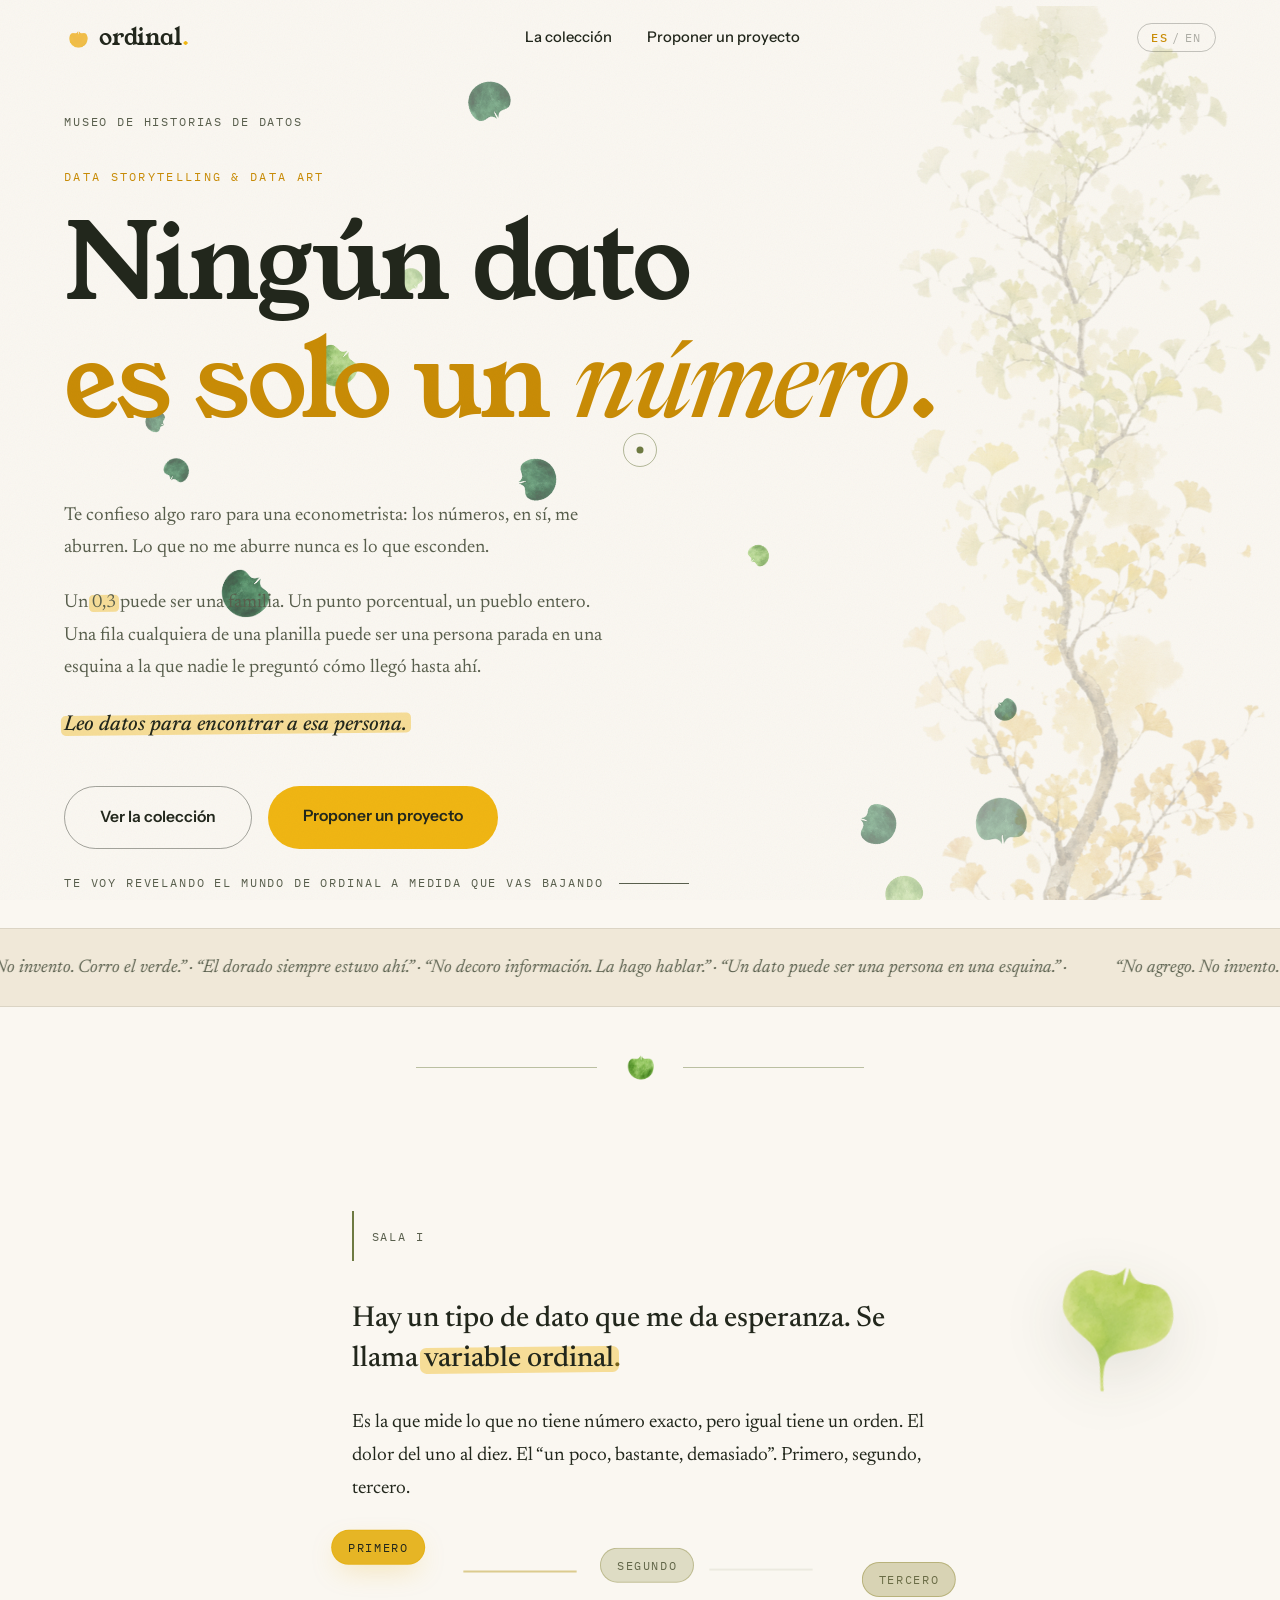
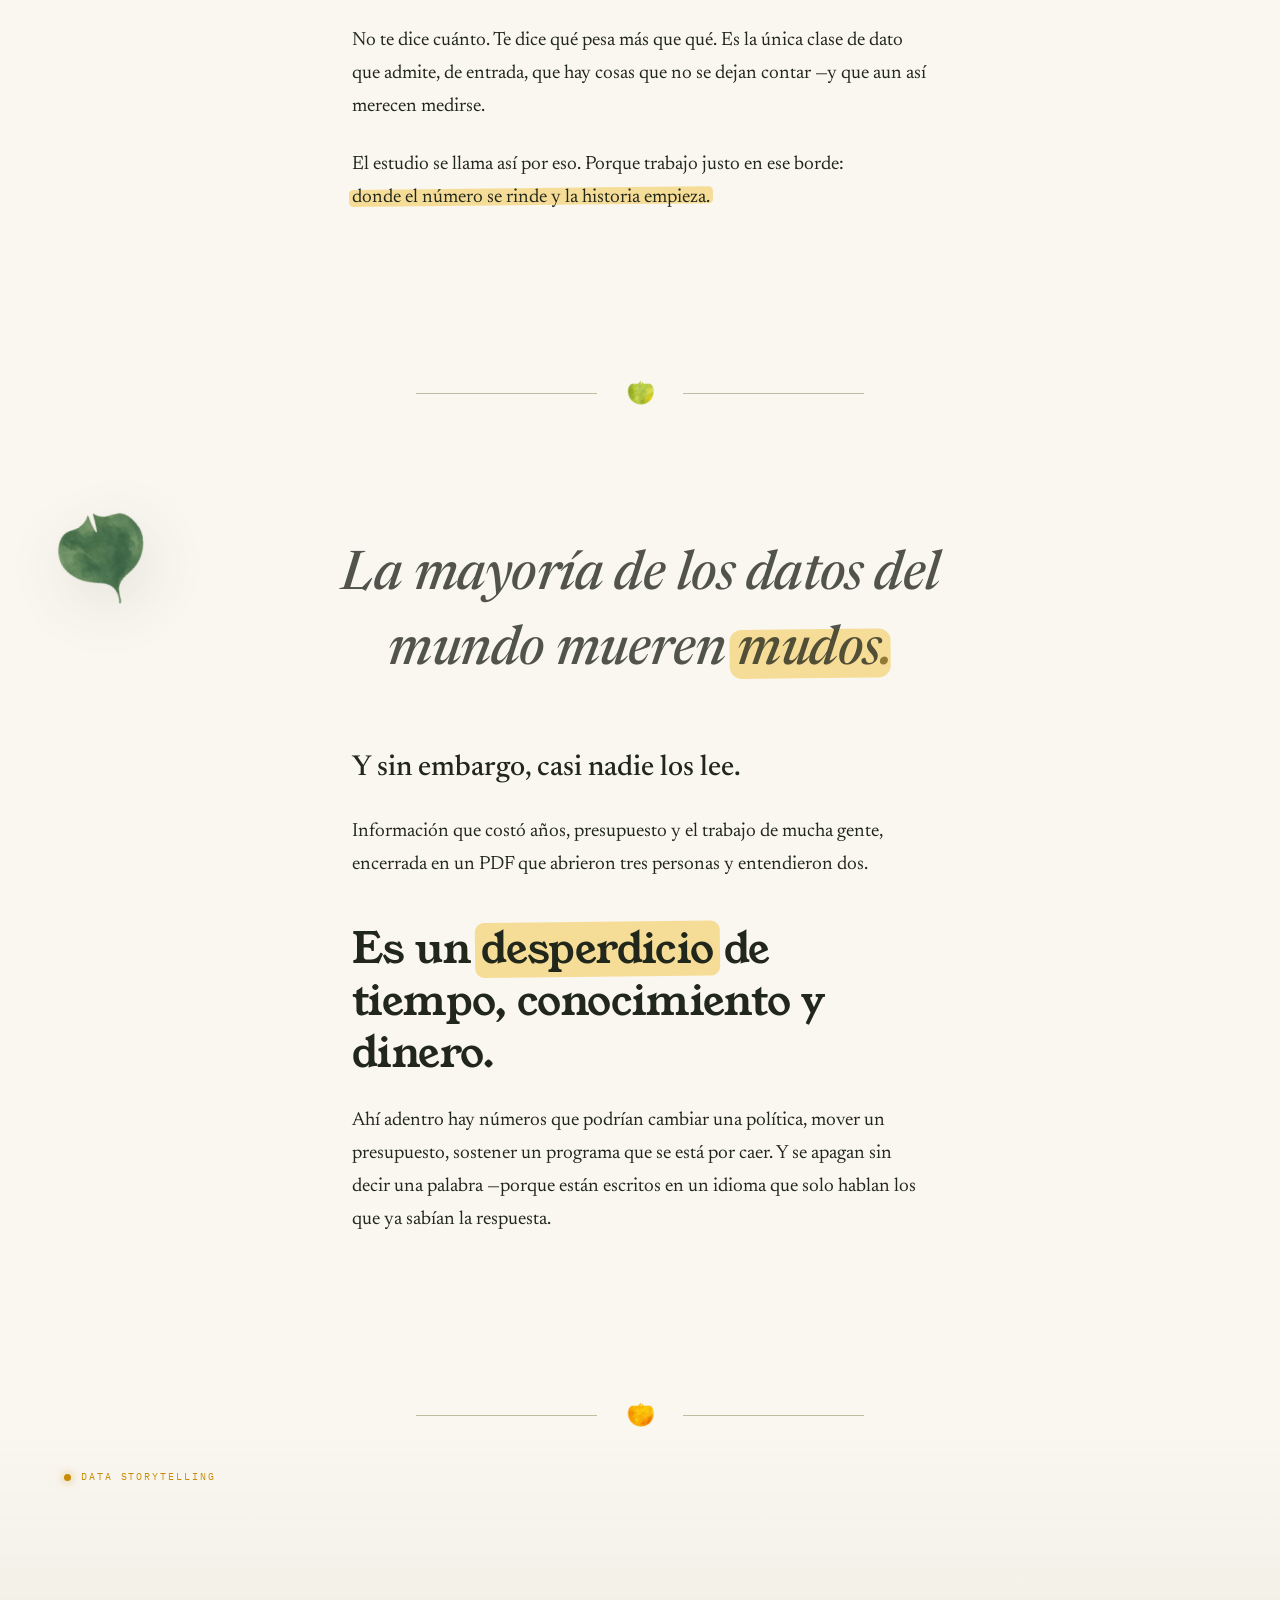
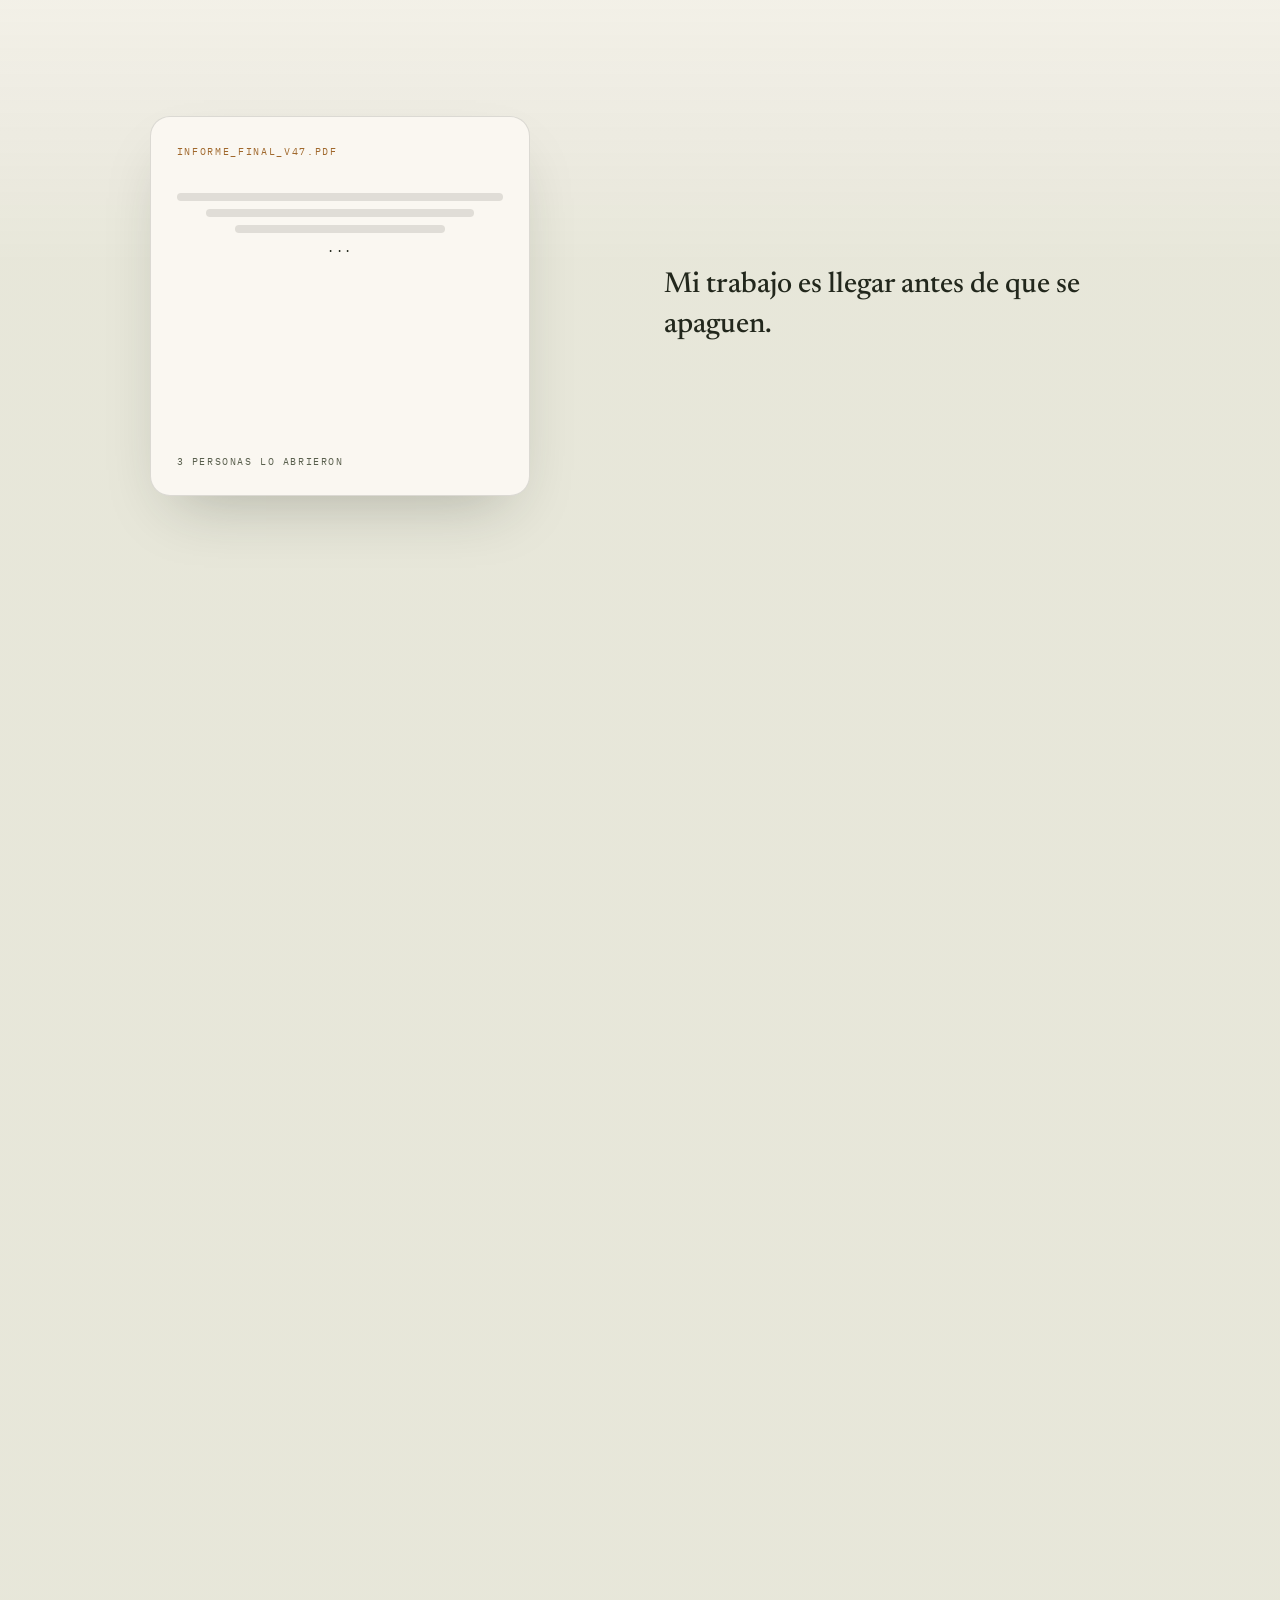
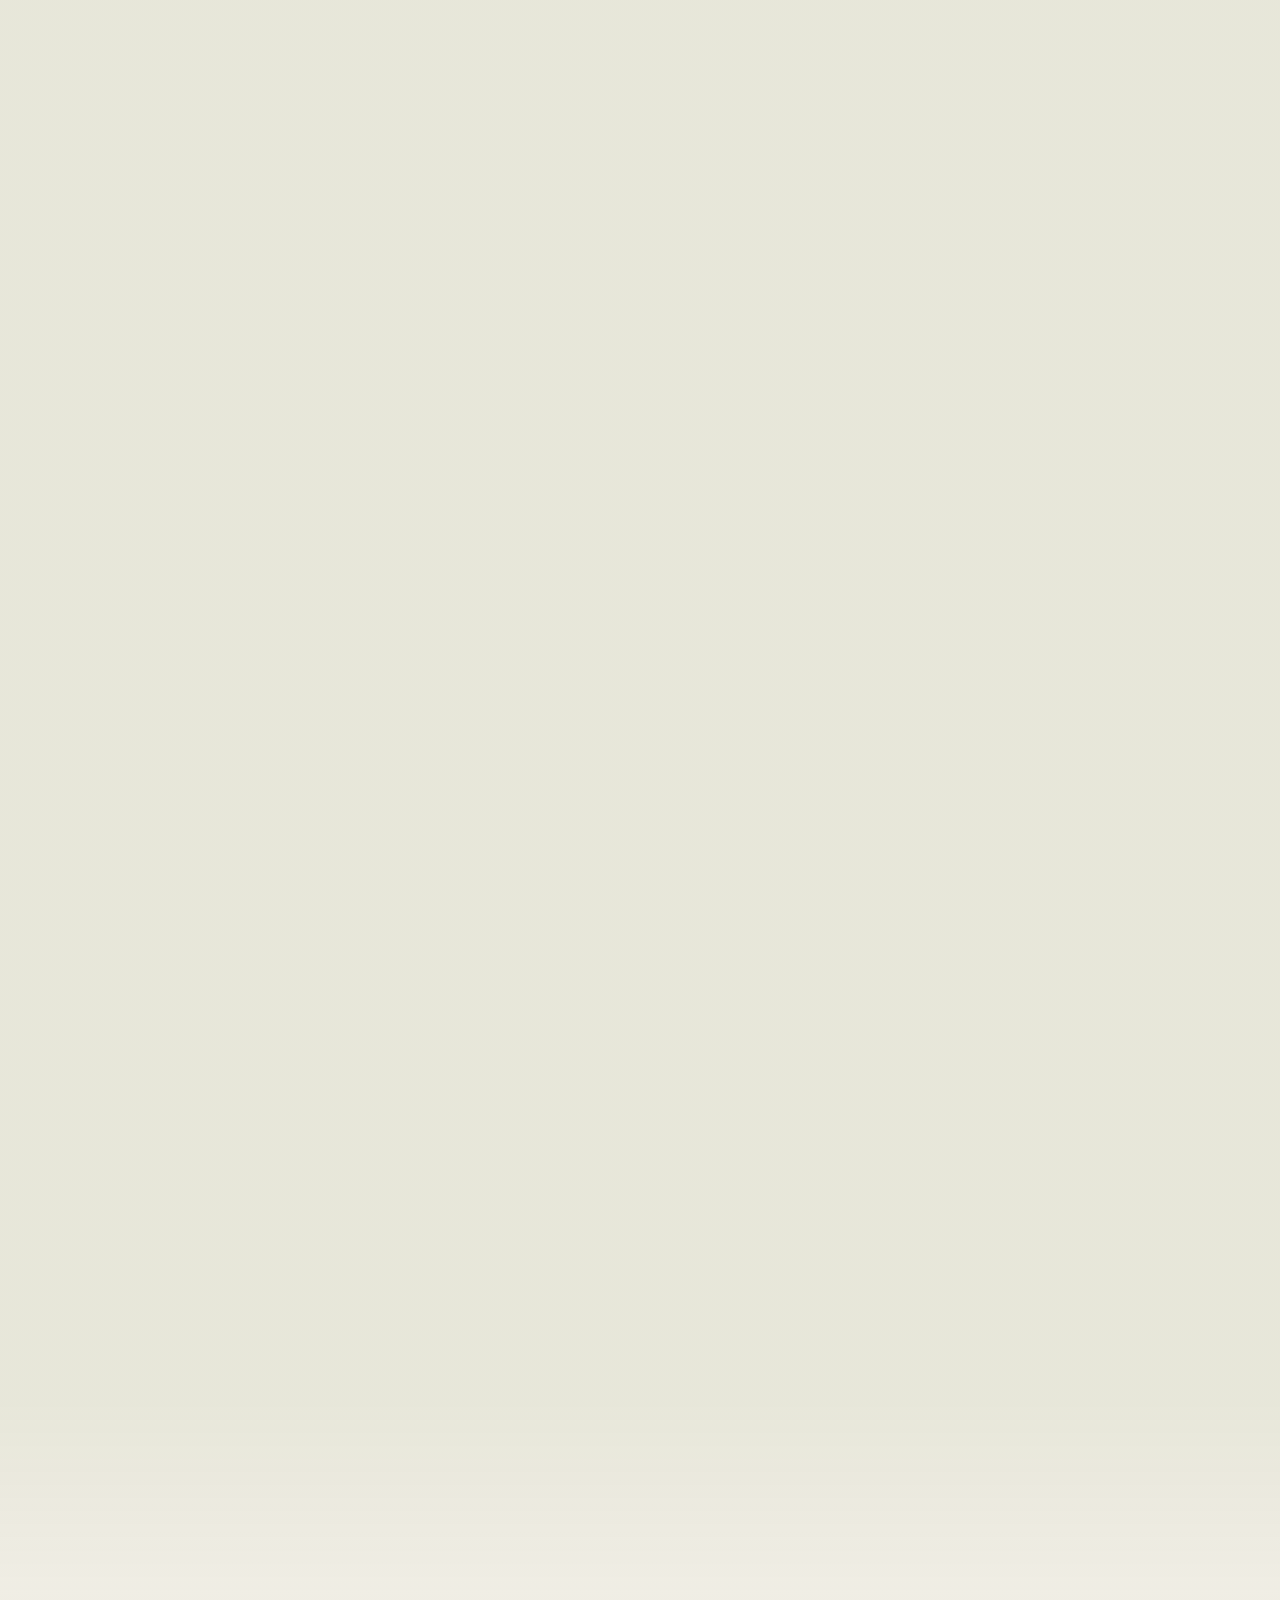
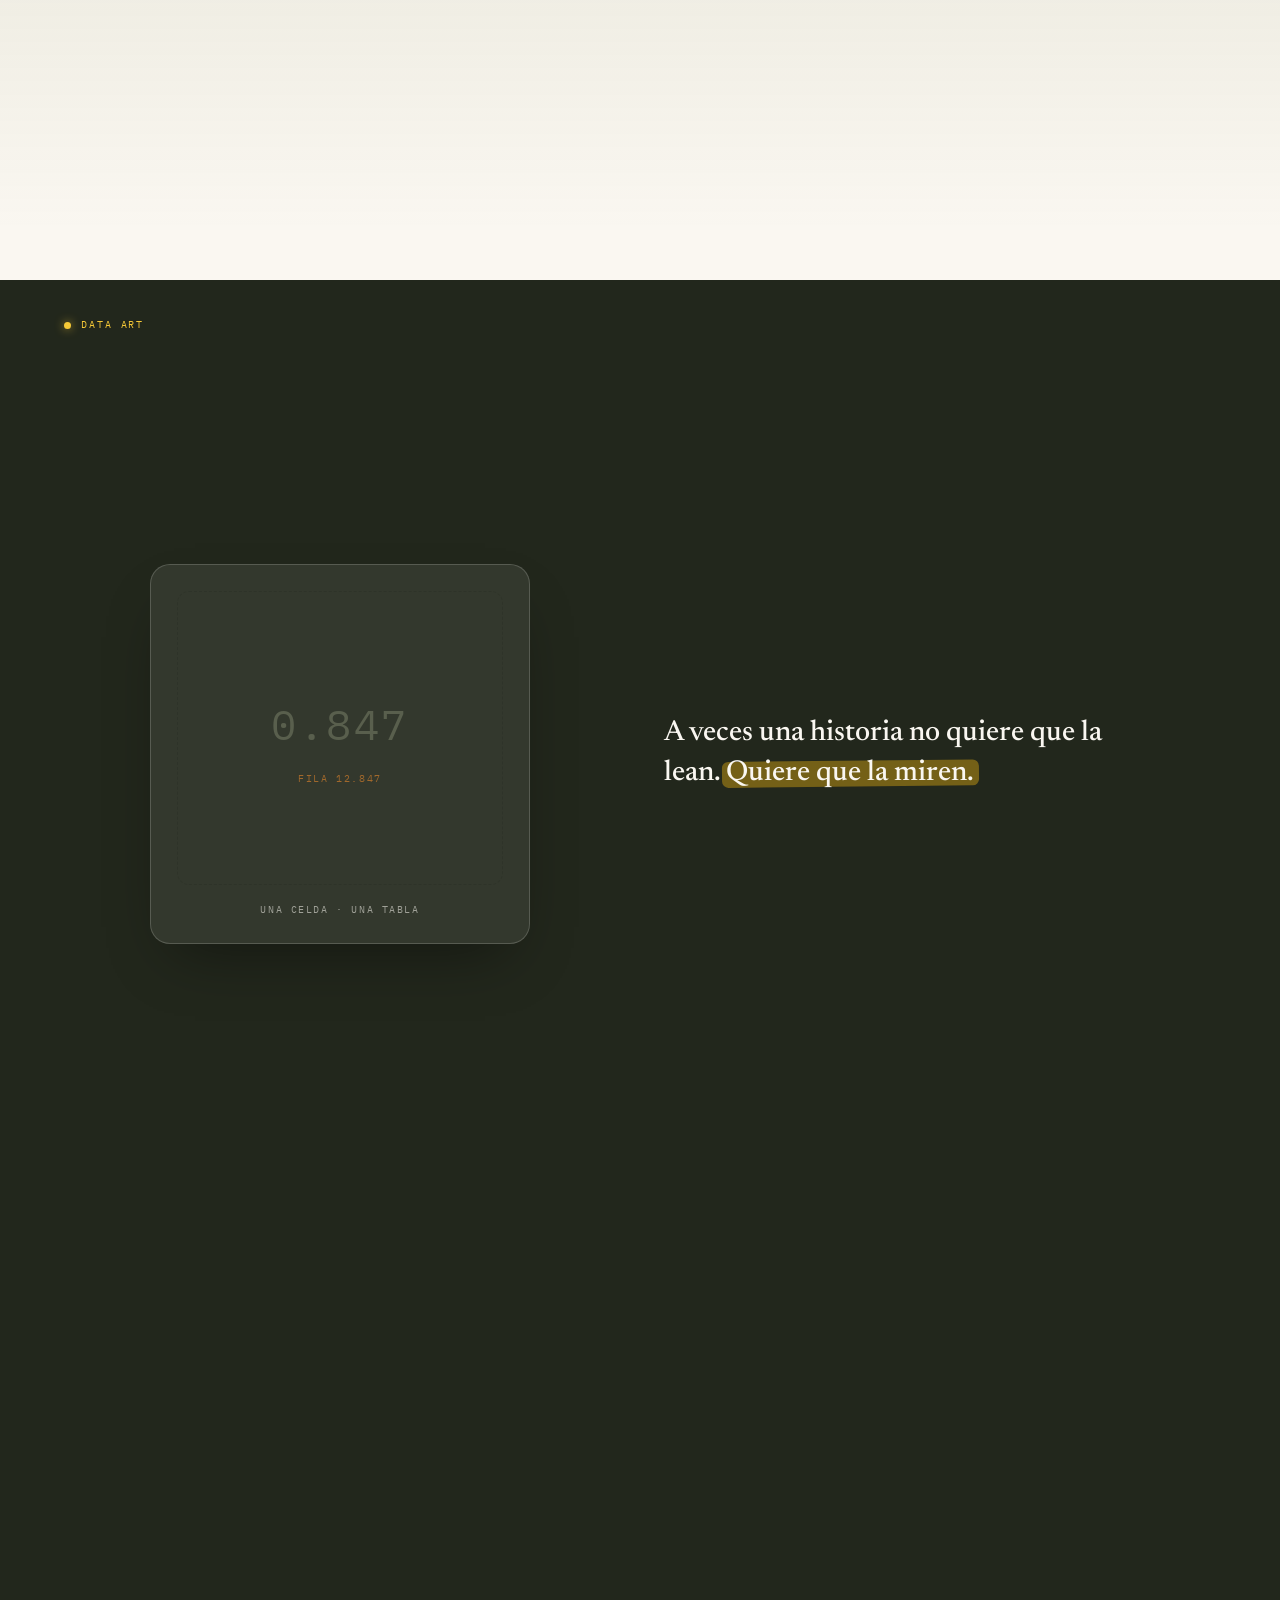
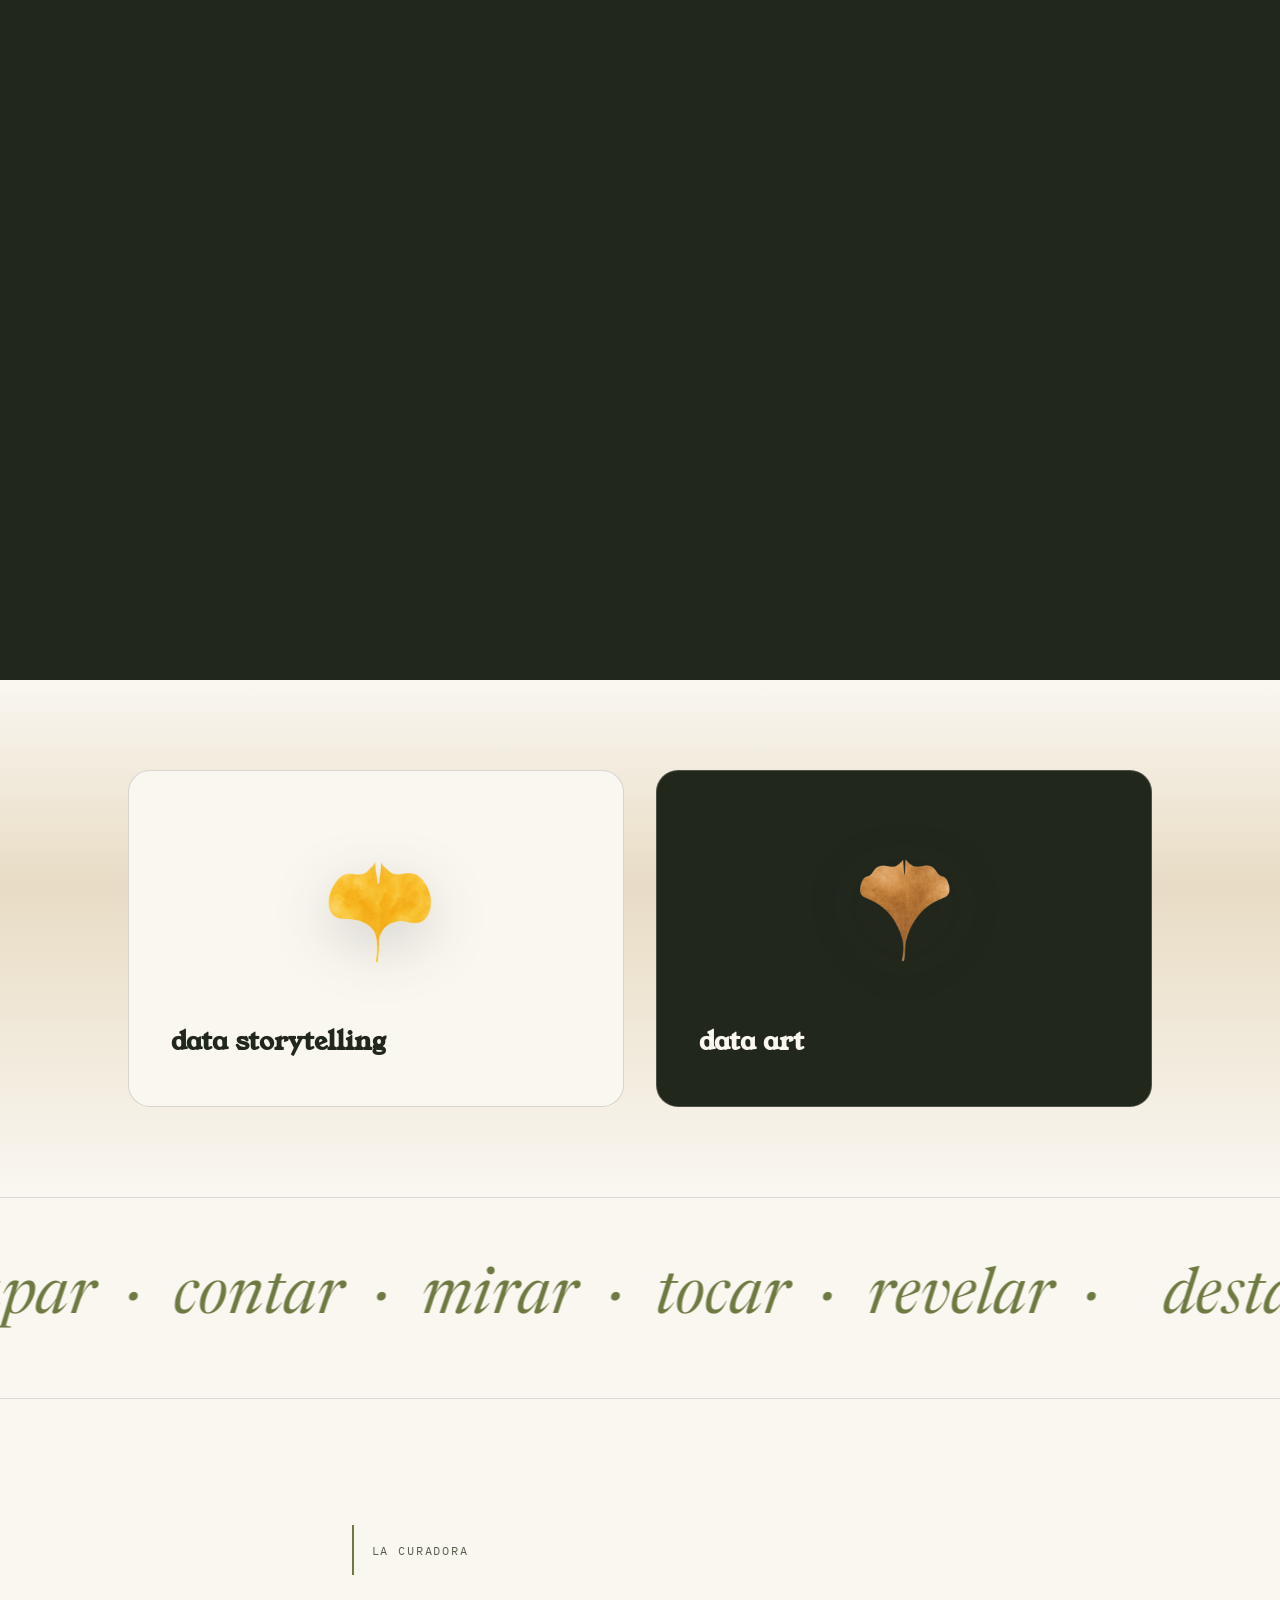
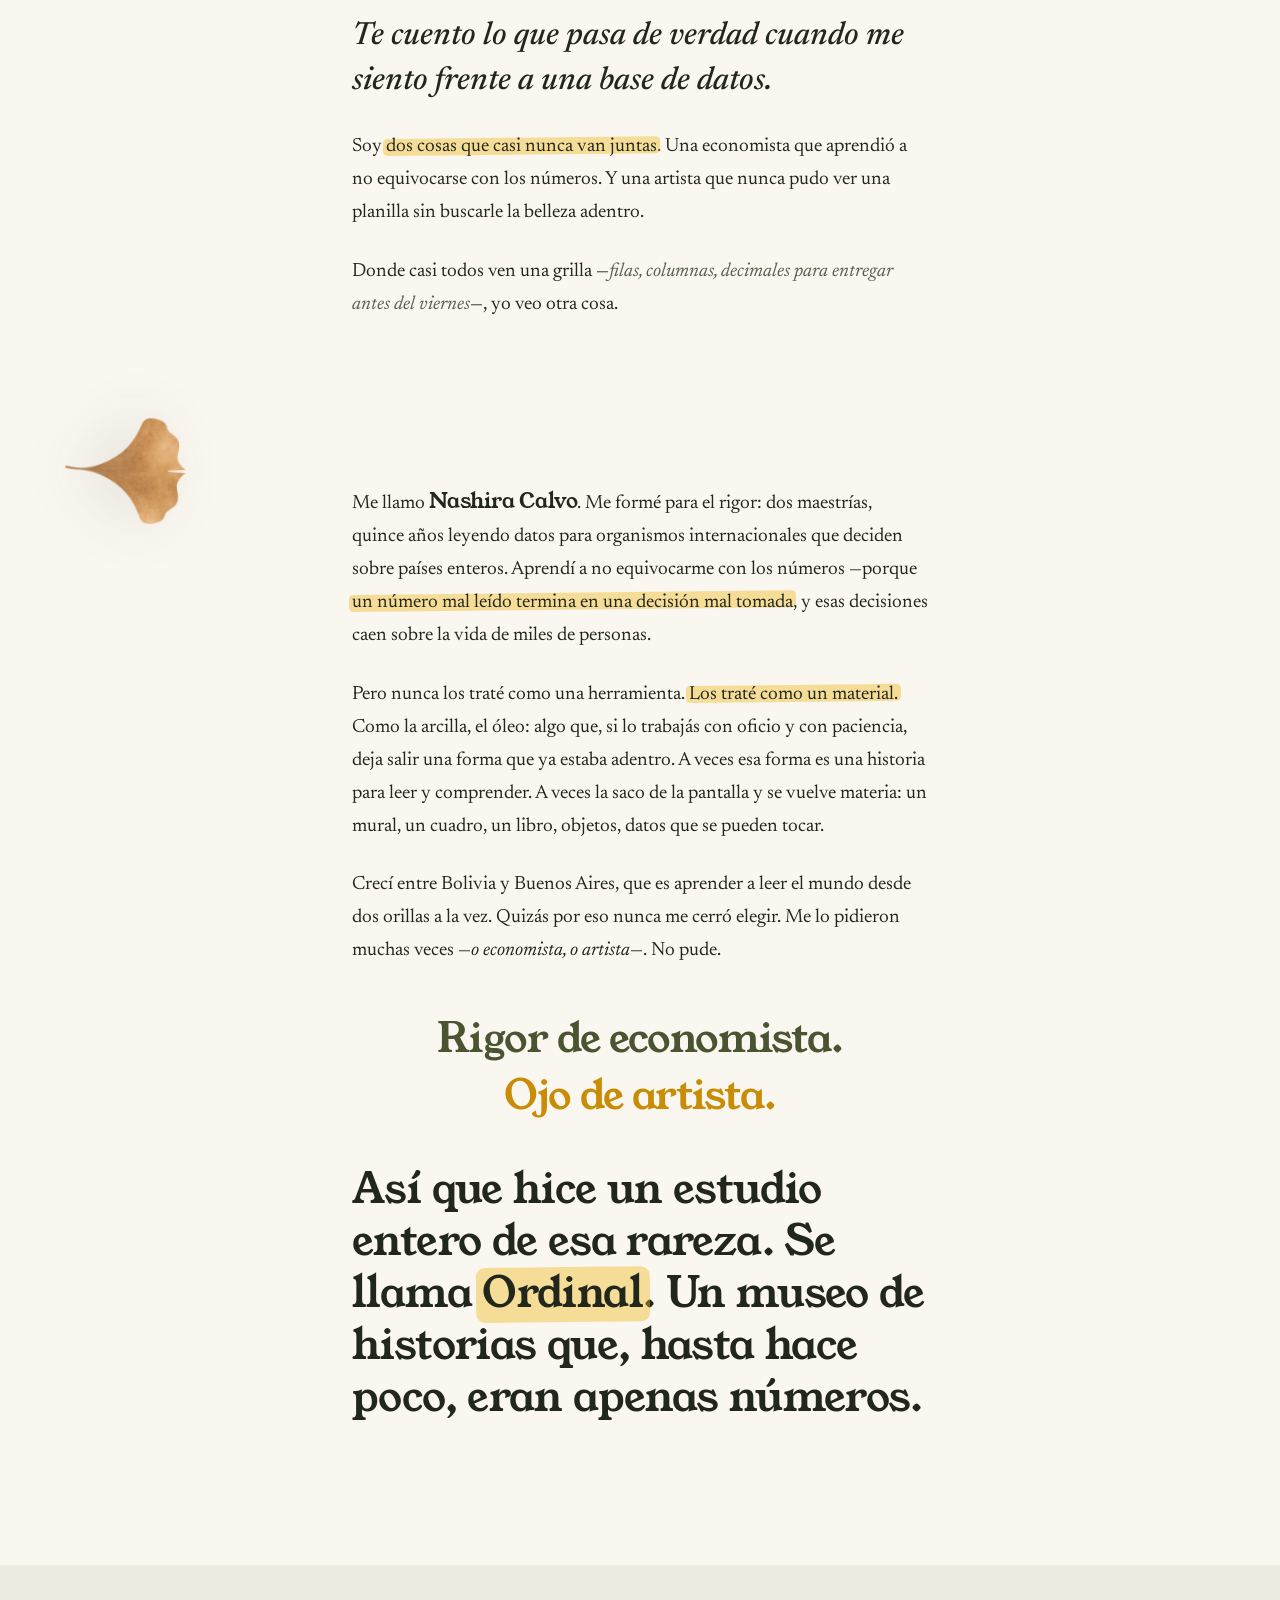
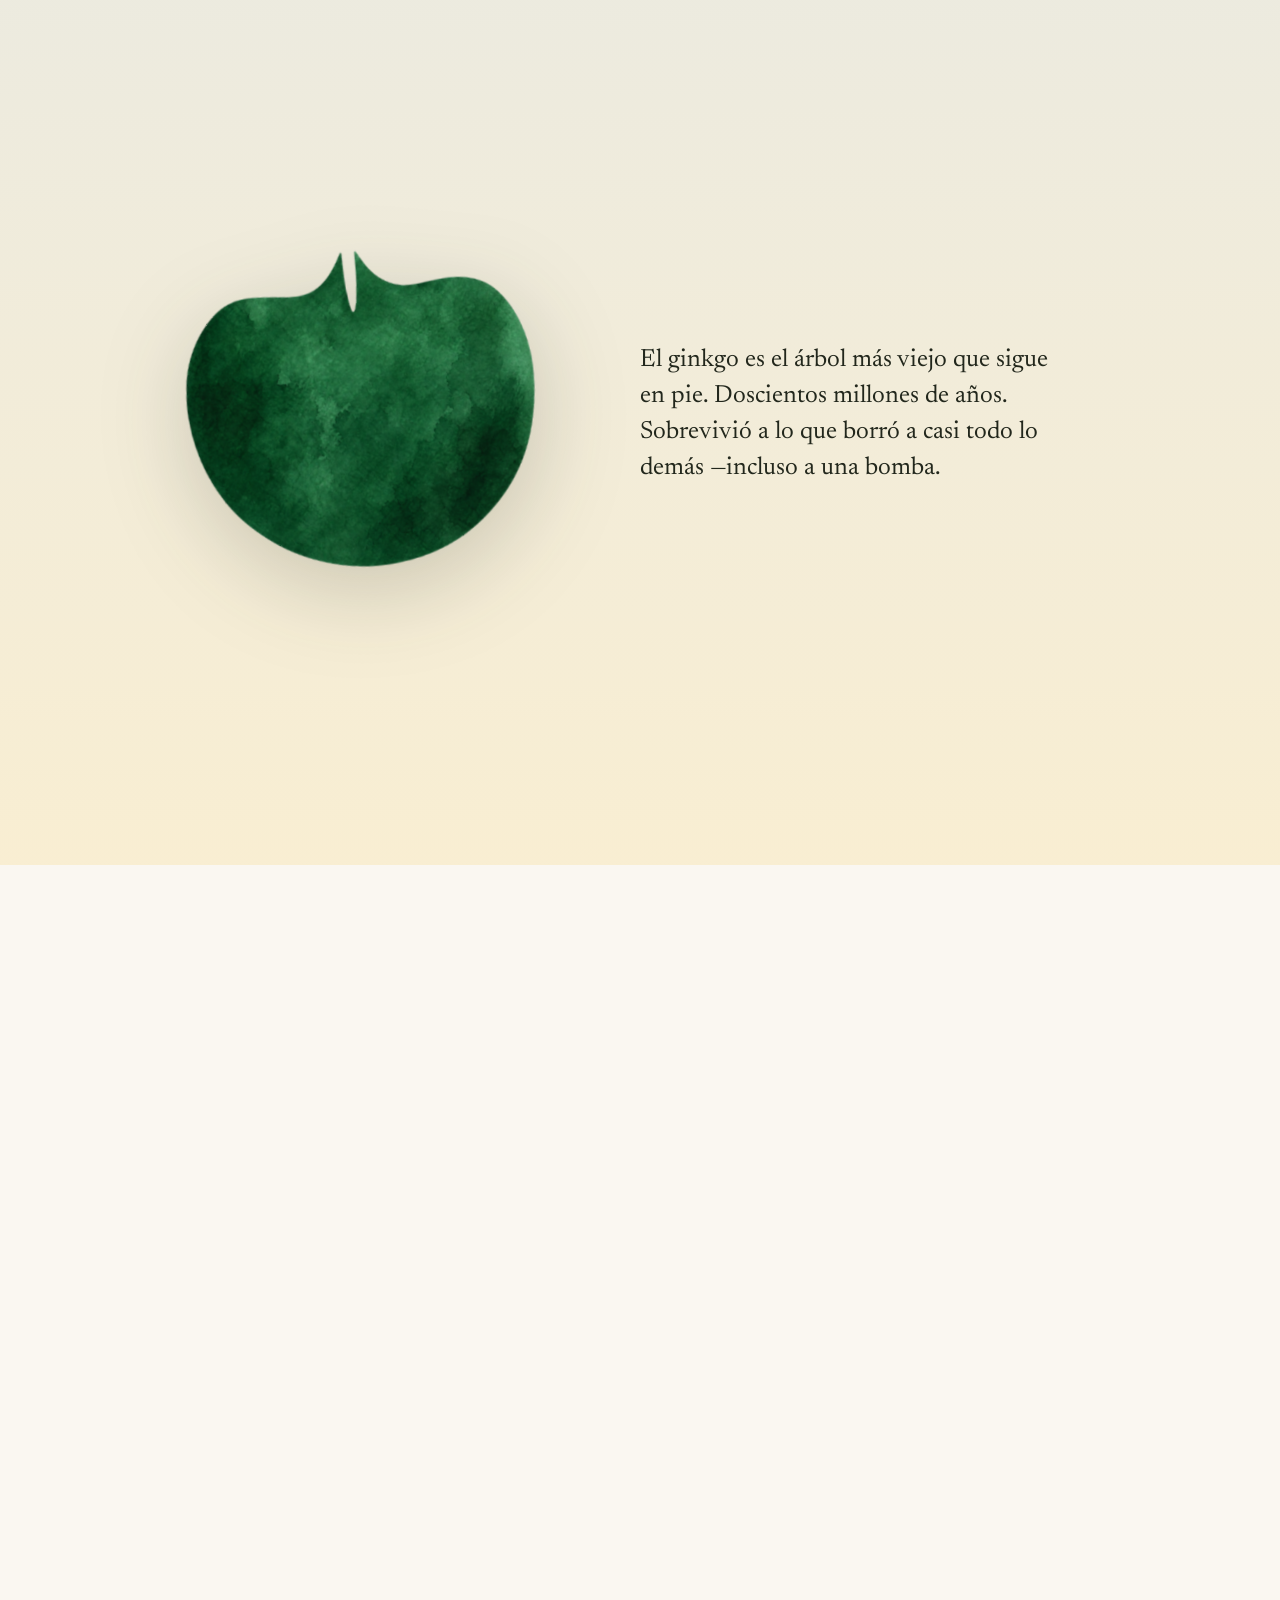
==== commit cd70c917: "Mostrar etiqueta de sección en cada ala del scrollytelling Añade un rótulo persistente (data storyte" ====
--- a/index.html
+++ b/index.html
@@ -119,6 +119,7 @@
     <div class="divider" aria-hidden="true"><span></span><img src="assets/img/leaf-s6.png" alt=""><span></span></div>
     <section class="story-pin story-pin--tint story-pin--wing" id="ala-lectura" data-steps="4">
       <div class="story-pin__sticky">
+        <span class="story-pin__tag mono" data-i18n="c3.badge">data storytelling</span>
         <div class="story-pin__demo" aria-hidden="true">
           <div class="demo demo--pdf is-on" data-demo="0">
             <span class="demo__tag mono" data-i18n="demo.read.t0">informe_final_v47.pdf</span>
@@ -153,7 +154,6 @@
           </article>
           <article class="sstep" data-step="3">
             <p data-i18n="c3.p4">Para organismos, instituciones y multilaterales que tienen algo enorme para decir, y están cansados de que no se escuche.</p>
-            <span class="wing-badge mono reveal" data-i18n="c3.badge">data storytelling</span>
           </article>
         </div>
       </div>
@@ -162,6 +162,7 @@
     <!-- ═══════════ ala de obra · data art ═══════════ -->
     <section class="story-pin story-pin--dark story-pin--wing" id="ala-obra" data-steps="4">
       <div class="story-pin__sticky">
+        <span class="story-pin__tag story-pin__tag--dark mono" data-i18n="c4.badge">data art</span>
         <div class="story-pin__demo" aria-hidden="true">
           <div class="demo demo--cell is-on" data-demo="0">
             <div class="demo__cell">
@@ -201,7 +202,6 @@
           </article>
           <article class="sstep" data-step="3">
             <p data-i18n-html="c4.p4">Un conjunto de números que era una tabla deja de ser abstracto. <span class="highlight">Se convierte en forma, en color, en algo que podés observar y admirar</span> —conectando lo que ves con la información que hay detrás. Eso me parece mágico.</p>
-            <span class="wing-badge wing-badge--dark mono" data-i18n="c4.badge">data art</span>
           </article>
         </div>
       </div>
--- a/assets/css/main.css
+++ b/assets/css/main.css
@@ -528,6 +528,17 @@
   align-items: center; gap: clamp(1.5rem, 4vw, 3rem);
   padding: 6rem var(--pad) 3rem;
 }
+.story-pin__tag {
+  position: absolute; top: clamp(1.6rem, 4vh, 2.8rem); left: var(--pad); z-index: 5;
+  display: inline-flex; align-items: center; gap: 0.6rem;
+  font-size: 0.62rem; letter-spacing: 0.2em; text-transform: uppercase;
+  color: var(--gold-deep);
+}
+.story-pin__tag::before {
+  content: ""; width: 7px; height: 7px; border-radius: 50%;
+  background: currentColor; box-shadow: 0 0 10px color-mix(in srgb, currentColor 70%, transparent);
+}
+.story-pin__tag--dark { color: var(--gold-bright); }
 .story-pin__demo {
   position: relative; min-height: min(52vh, 420px);
   display: flex; align-items: center; justify-content: center;
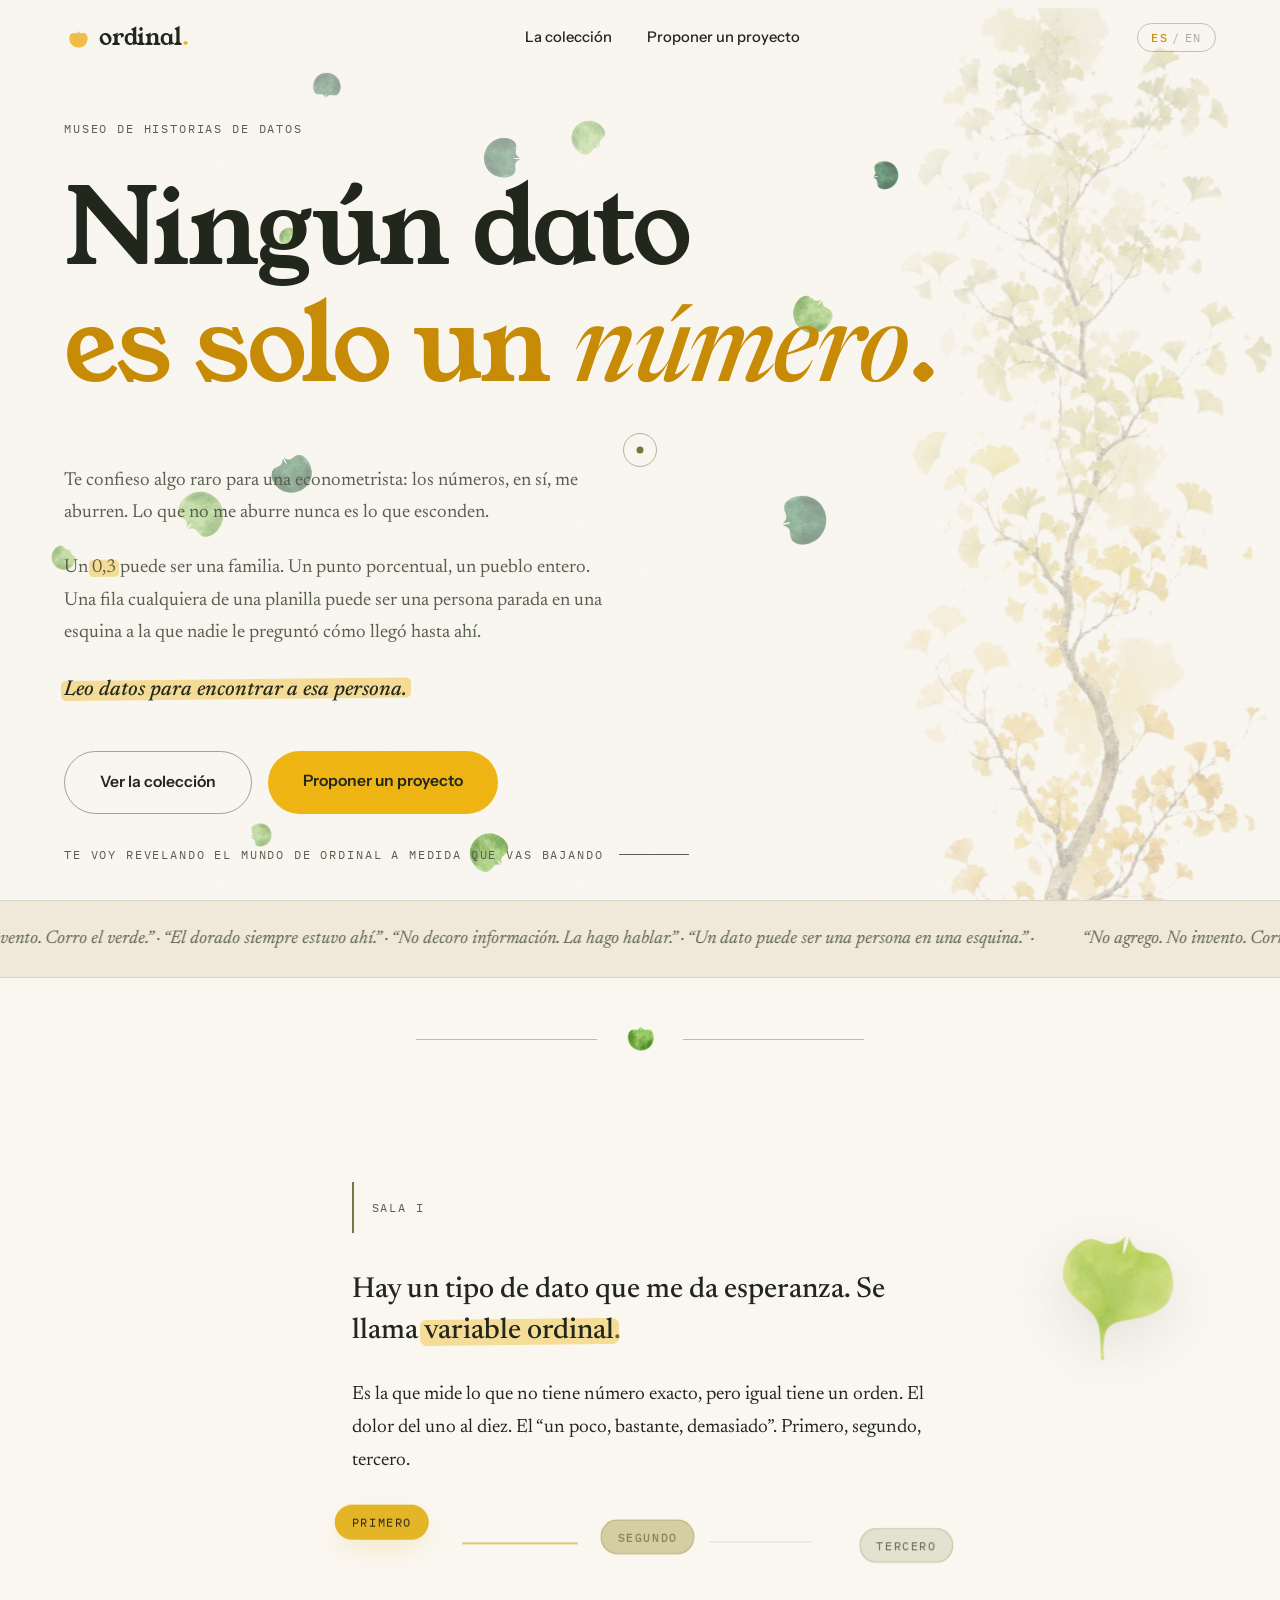
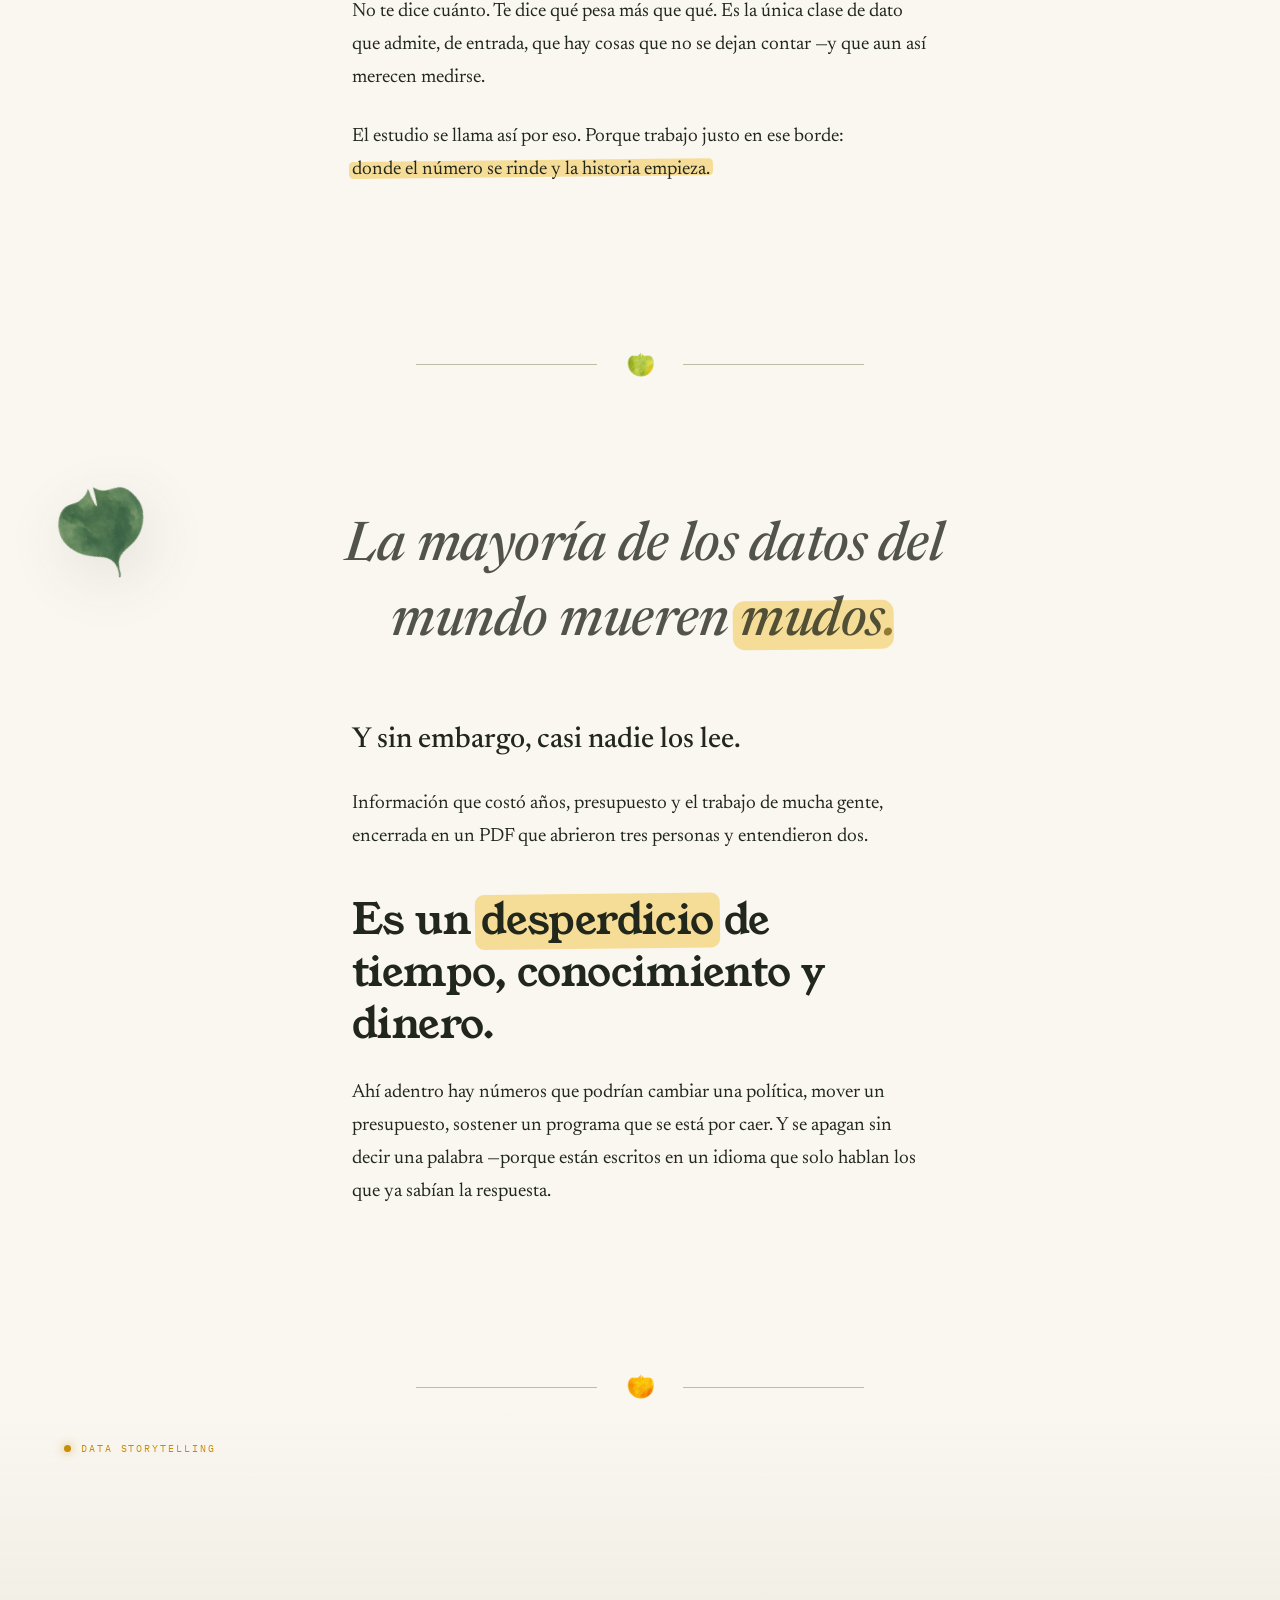
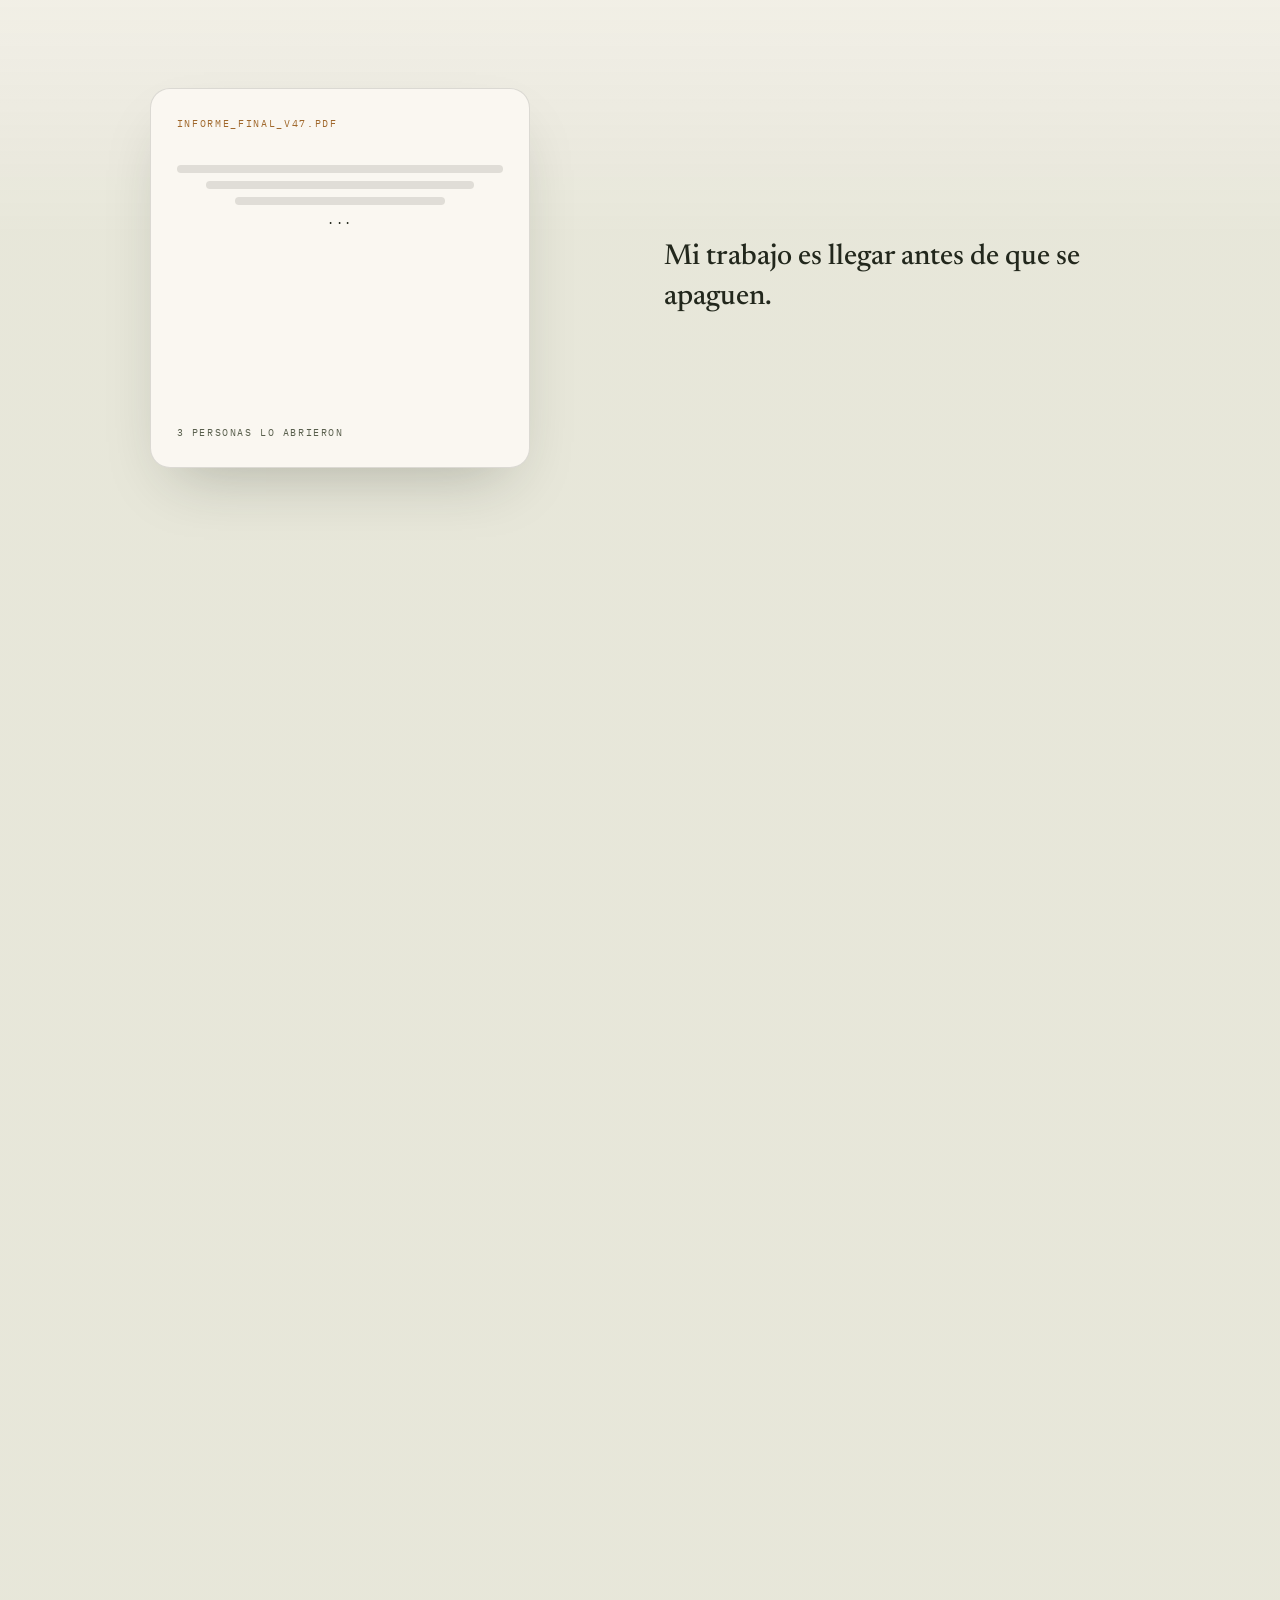
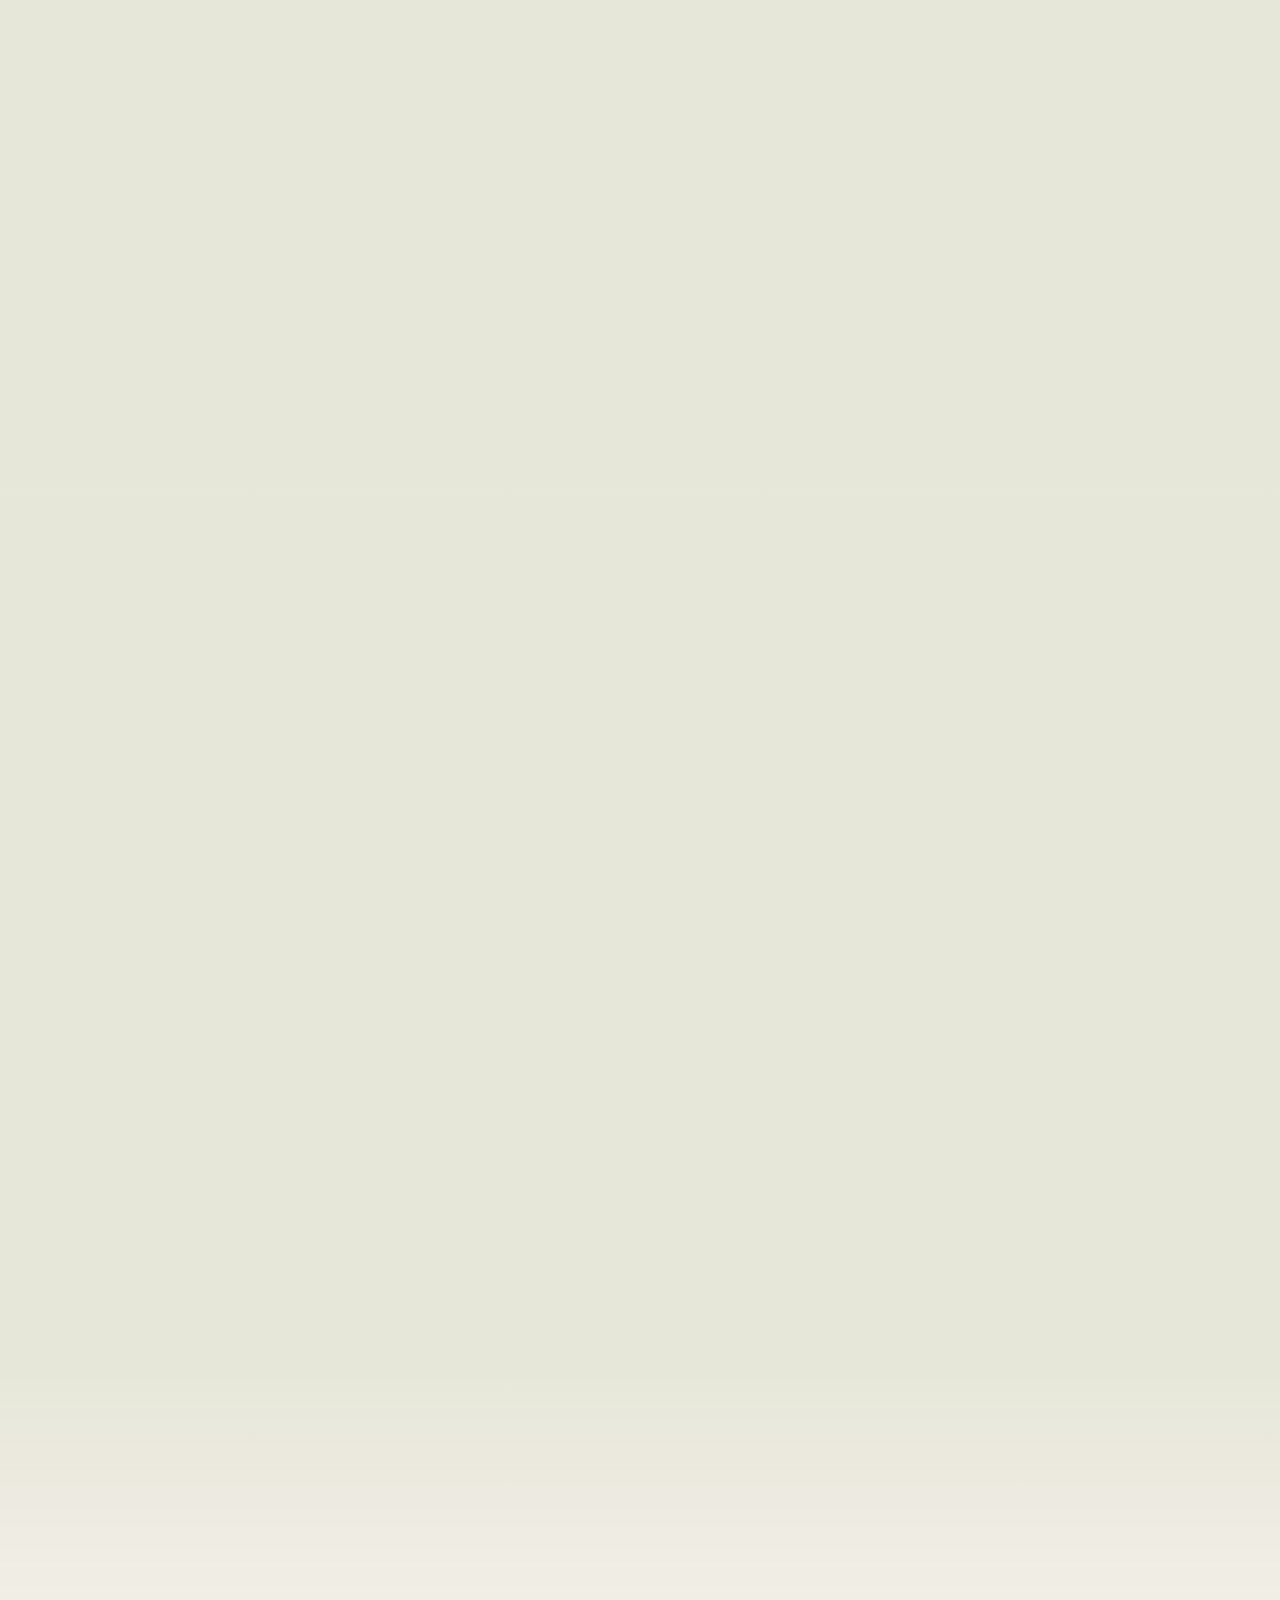
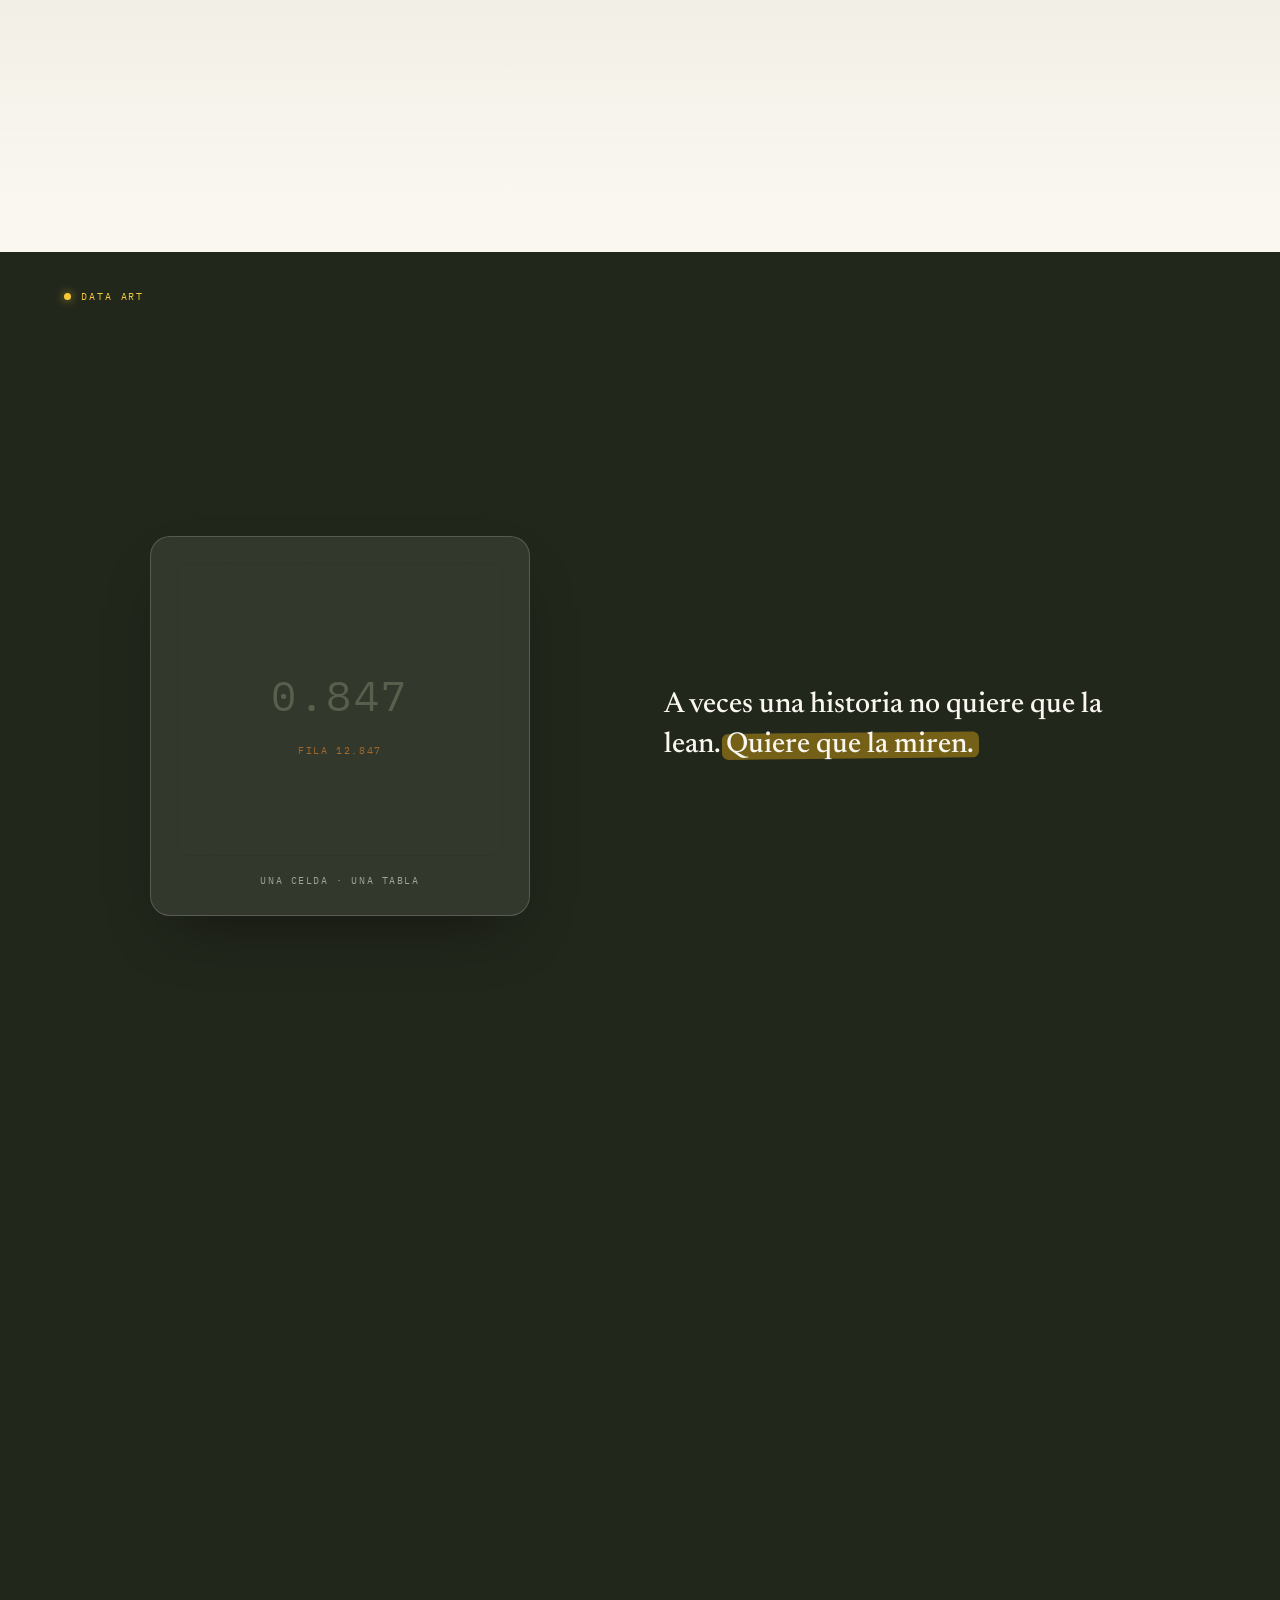
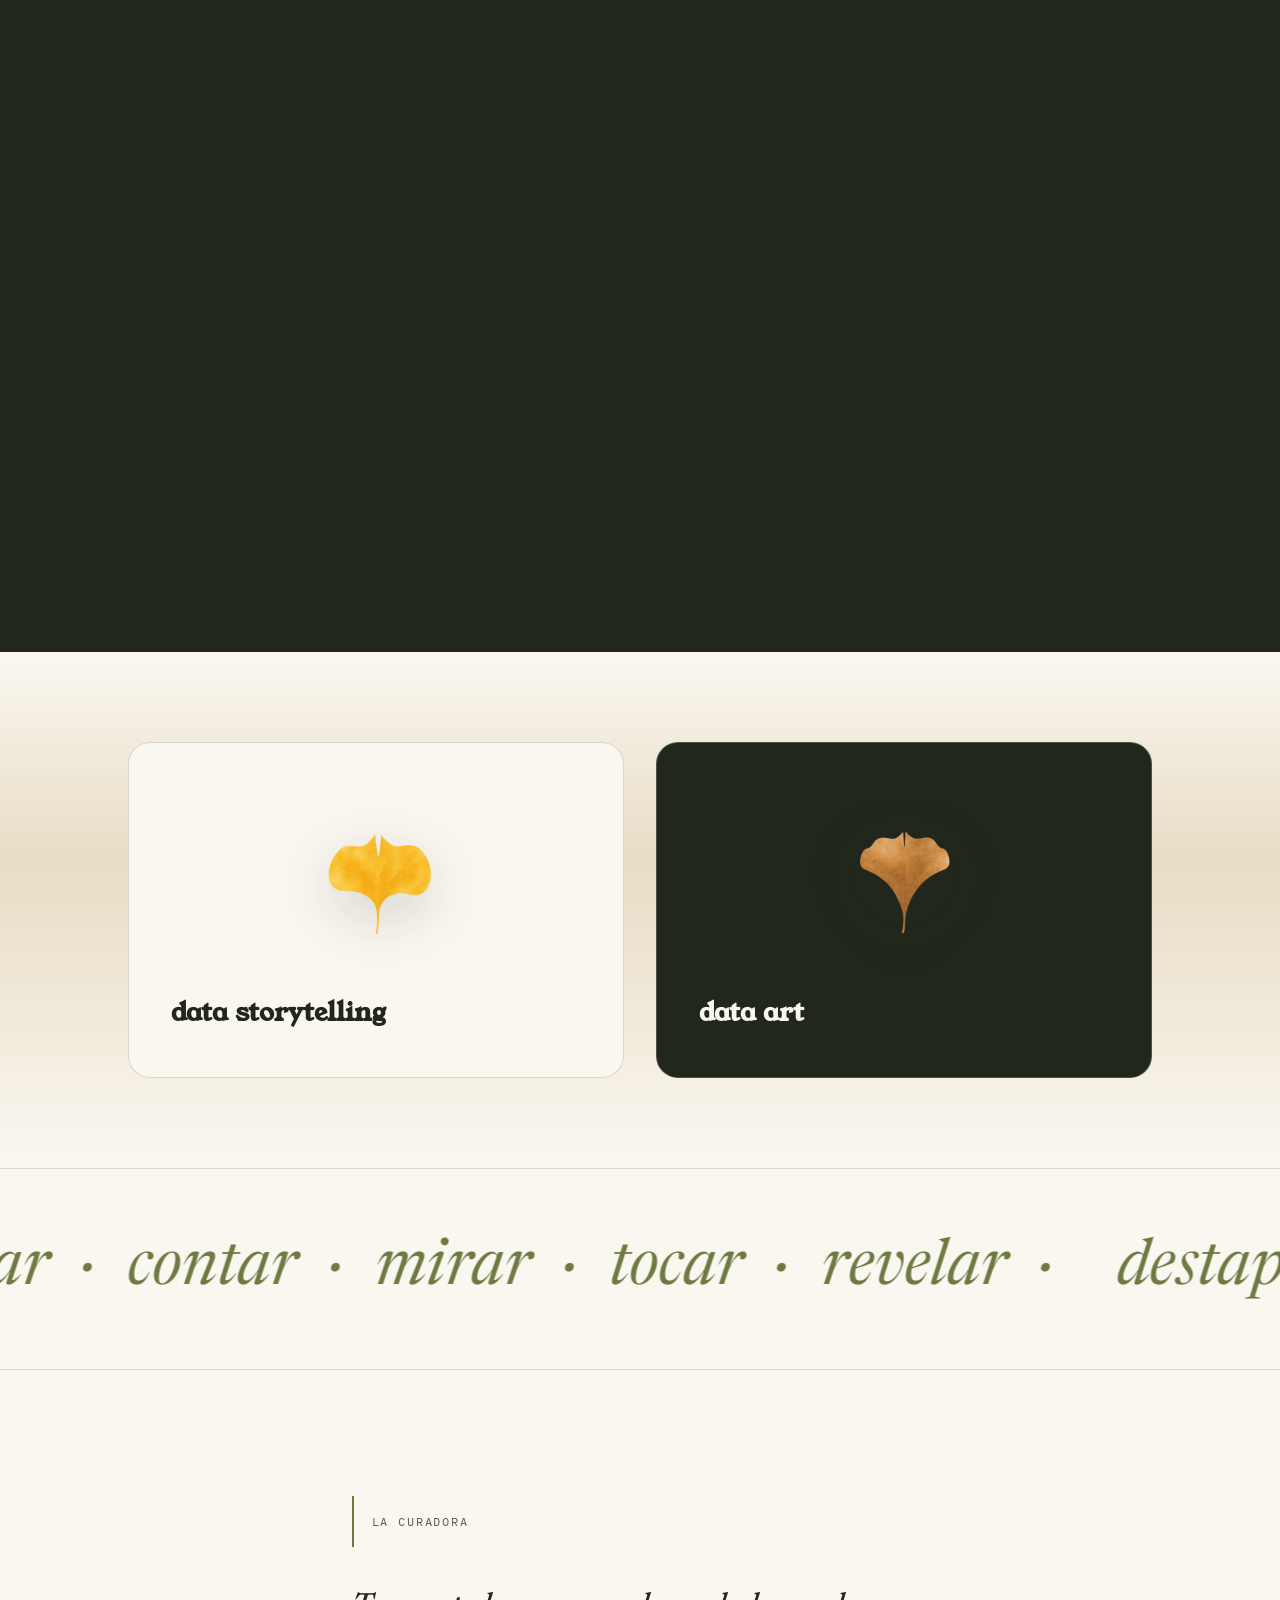
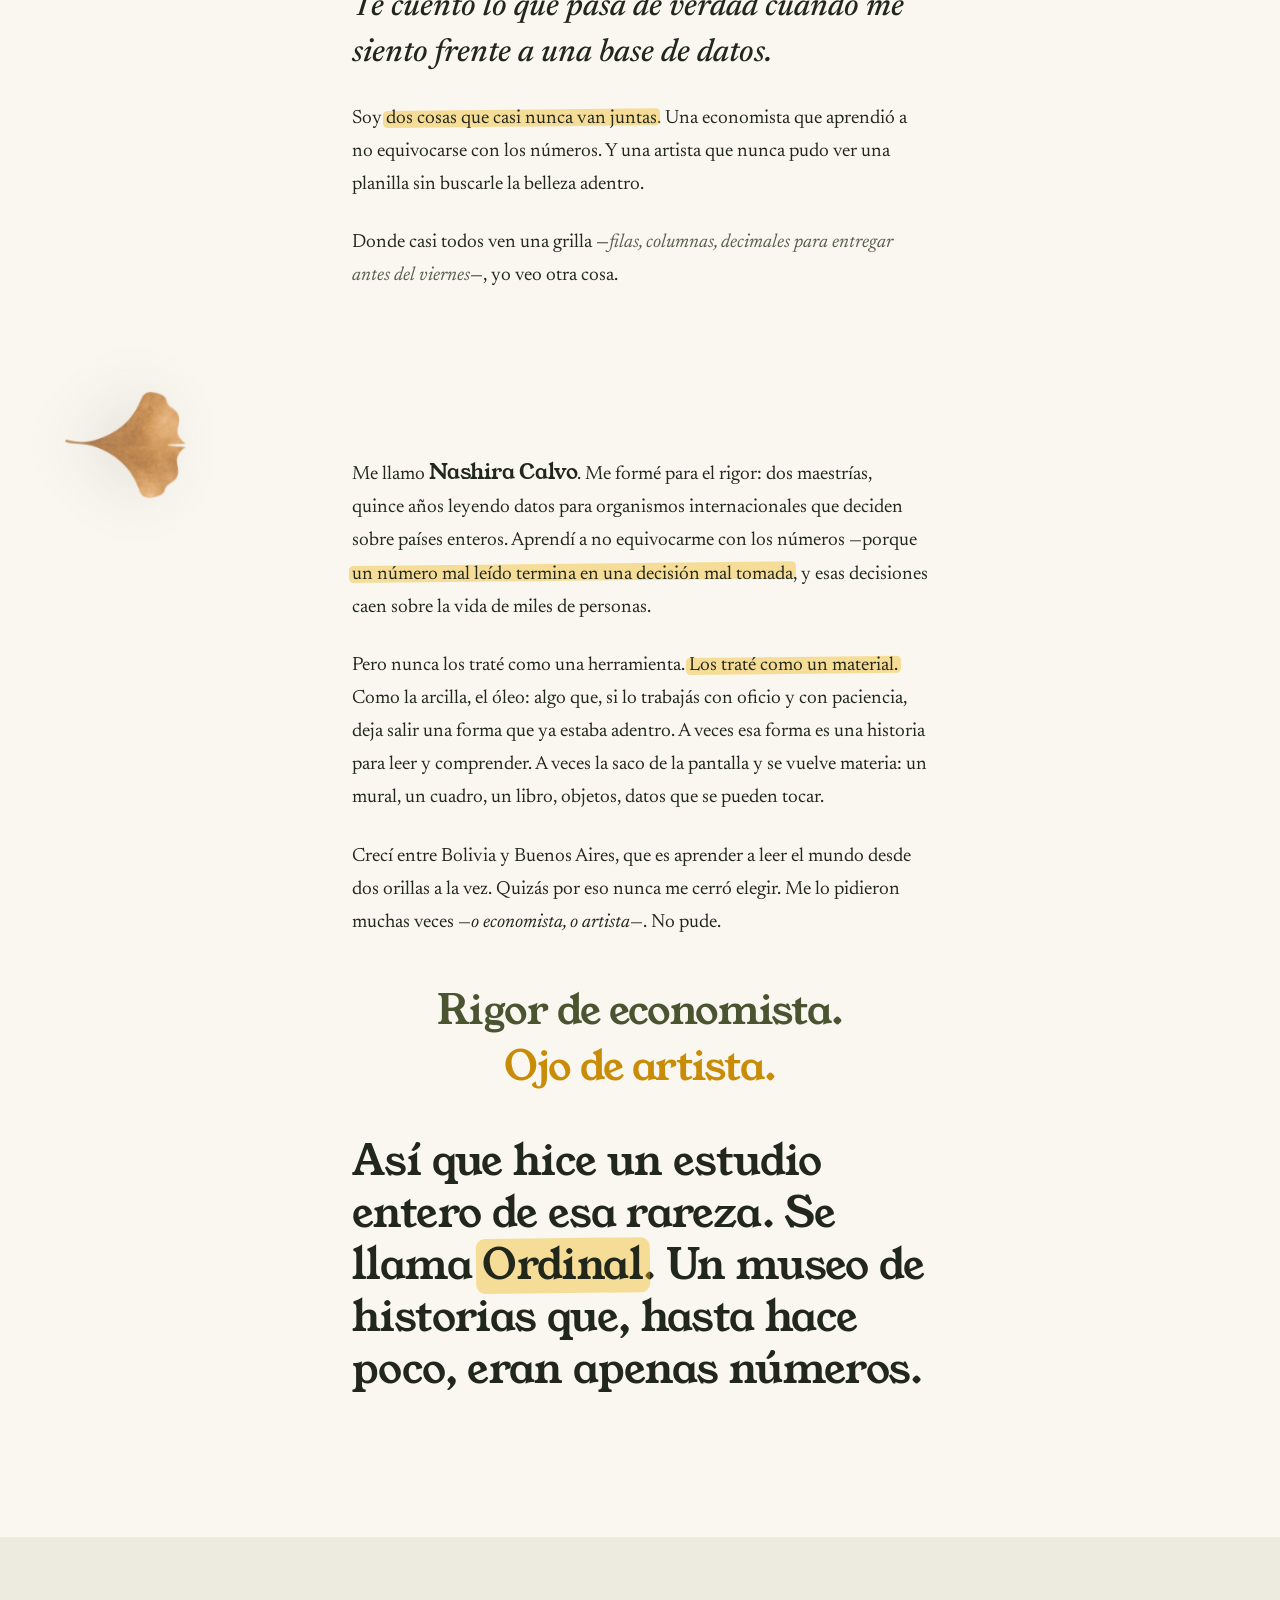
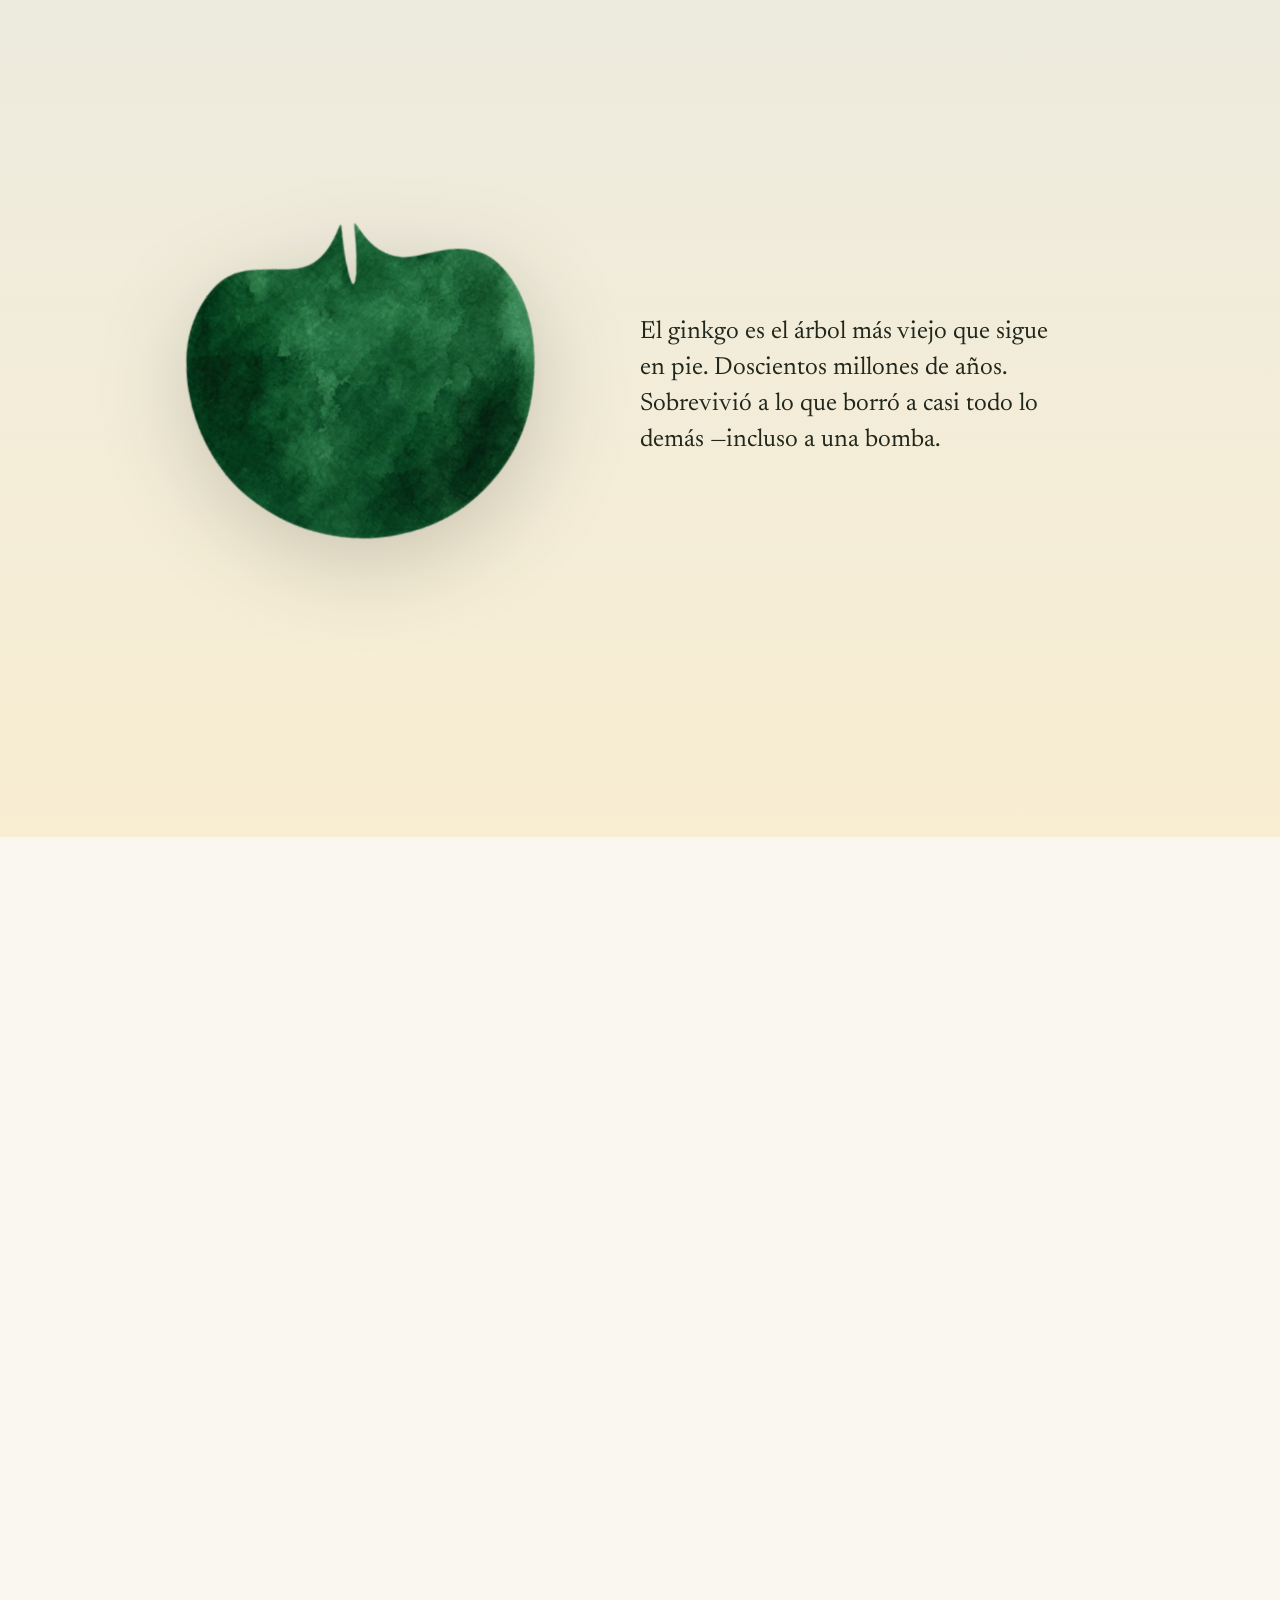
==== commit c7e74387: "Quitar el subtítulo "data storytelling & data art" del hero. Deja solo el eyebrow del museo para que" ====
--- a/index.html
+++ b/index.html
@@ -44,7 +44,6 @@
     <section class="hero hero--museum" id="hero">
       <div class="hero__inner">
         <p class="hero__eyebrow mono reveal" data-i18n="hero.eyebrow">museo de historias de datos</p>
-        <p class="hero__tag mono reveal" data-i18n="hero.tag">Data storytelling &amp; data art</p>
         <h1 class="hero__title">
           <span class="hline"><span class="hline__in" data-i18n="hero.l1">Ningún dato</span></span>
           <span class="hline hline--gold"><span class="hline__in" data-i18n-html="hero.l2">es solo un <em>número</em>.</span></span>
